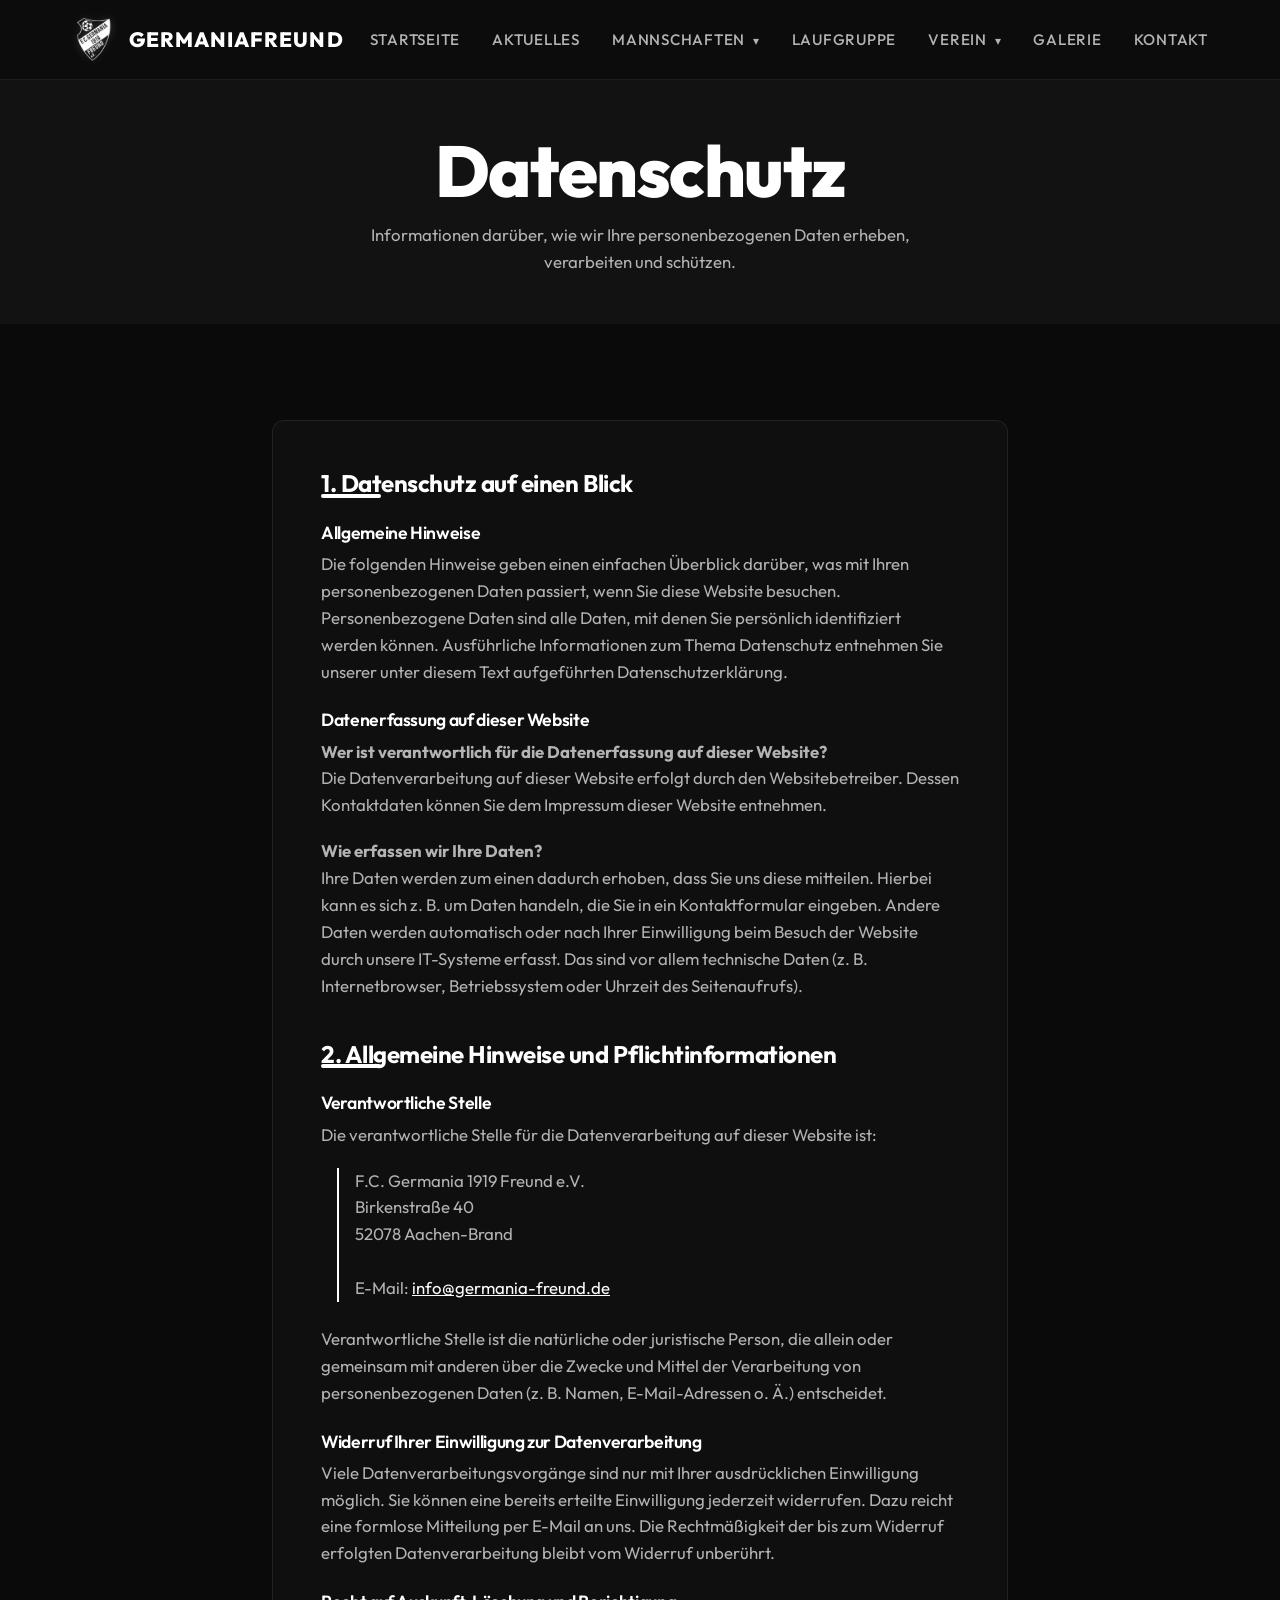
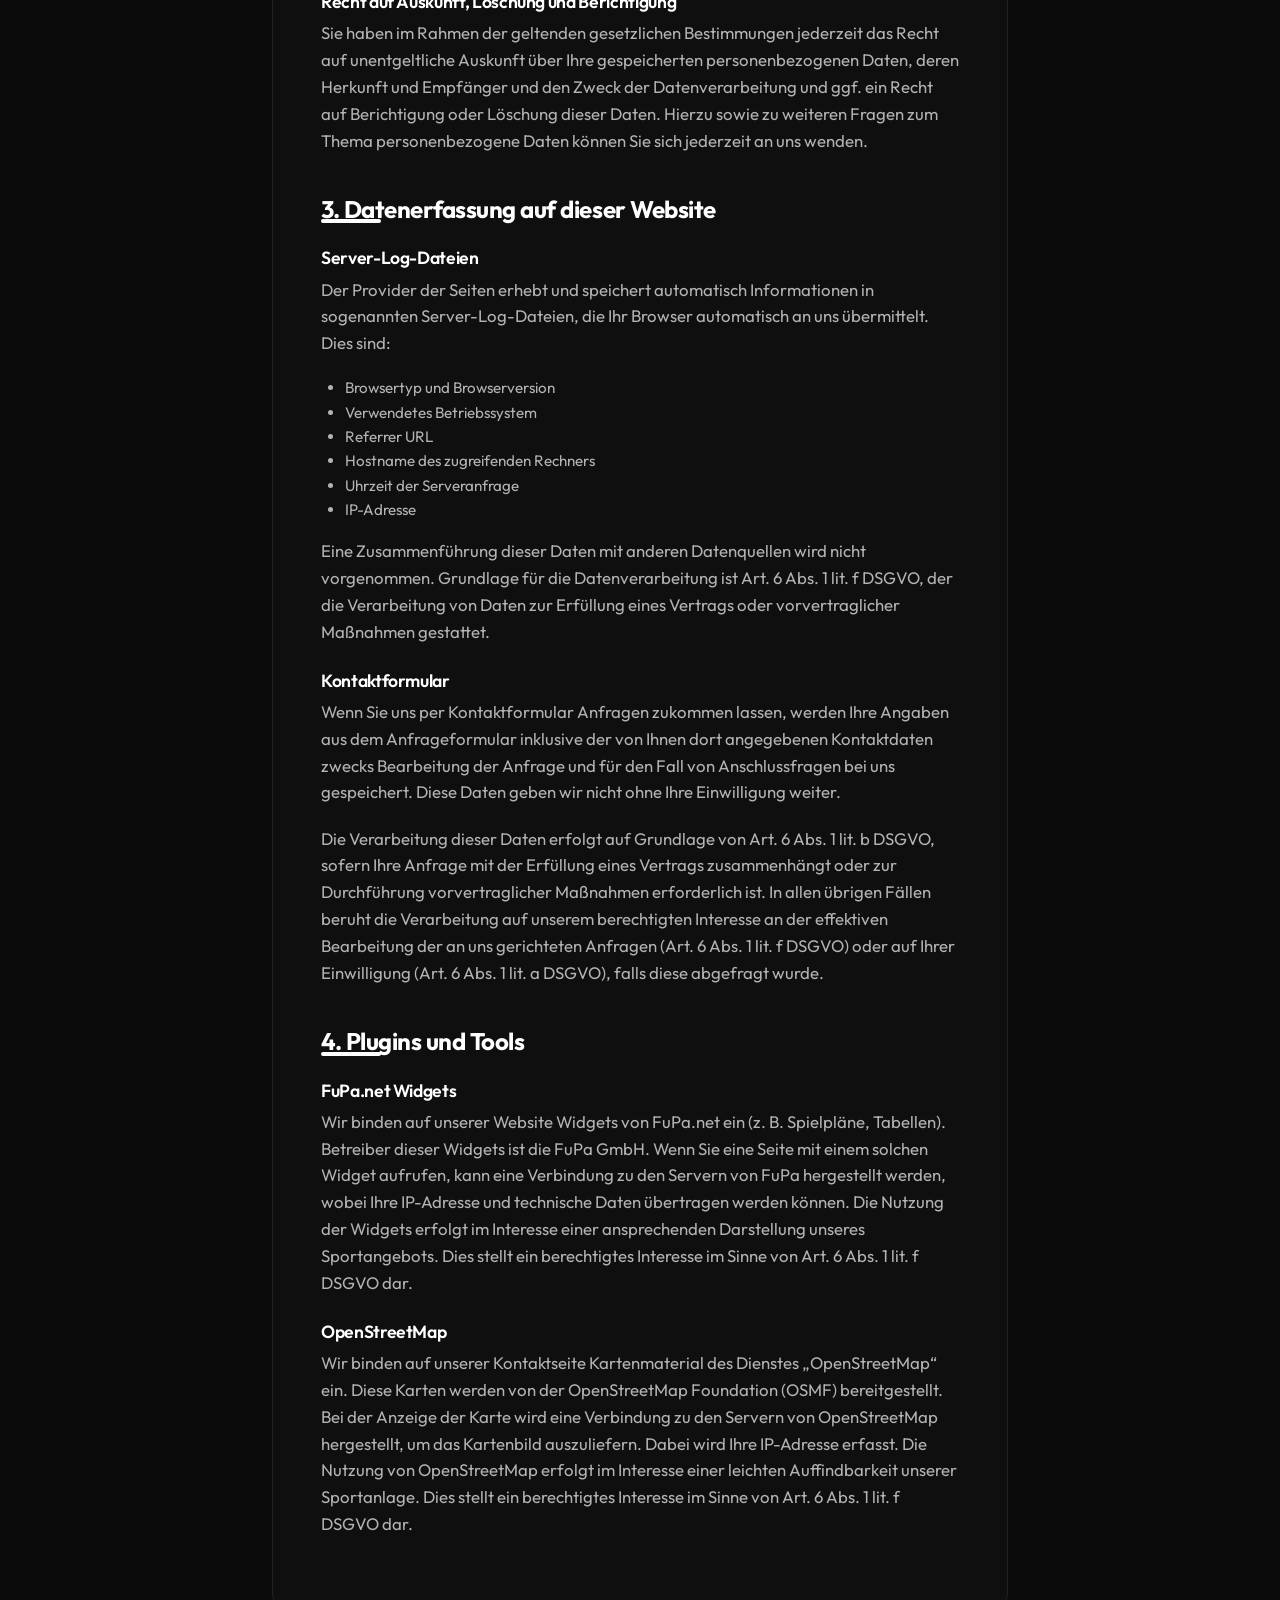
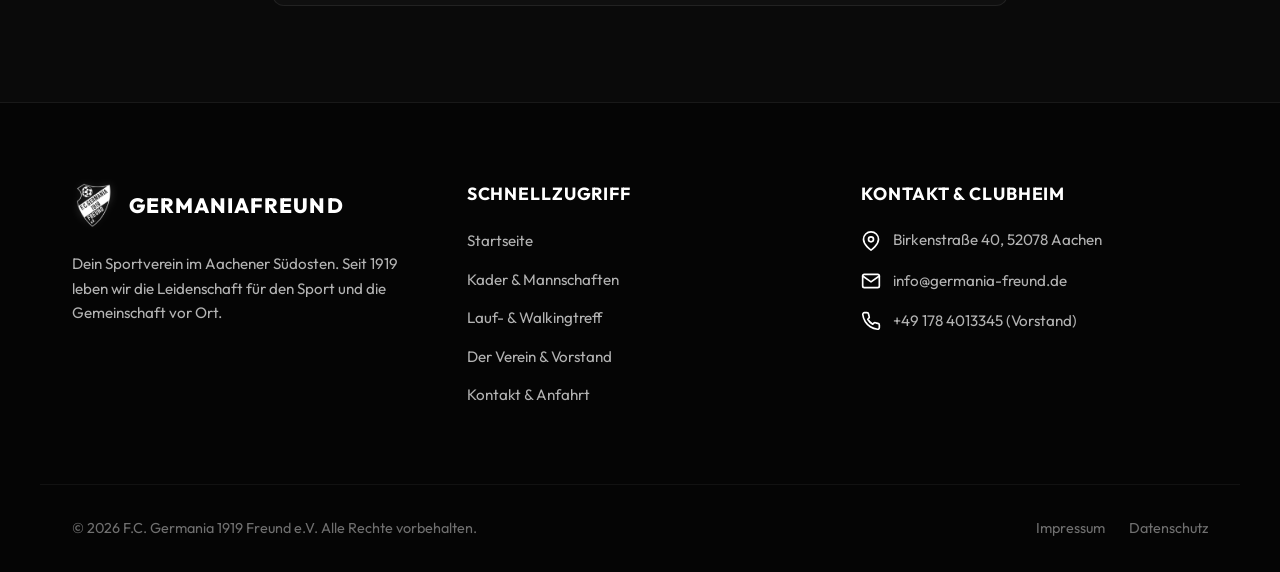
==== datenschutz.html @ b188b012 "Add sponsors, news link, gallery page, and update voice to Du-form" ====
<!DOCTYPE html>
<html lang="de">
<head>
    <meta charset="UTF-8">
    <meta name="viewport" content="width=device-width, initial-scale=1.0">
    <title>Datenschutzerklärung | F.C. Germania 1919 Freund e.V.</title>
    <meta name="description" content="Datenschutzerklärung des F.C. Germania 1919 Freund e.V. Informationen zum Schutz Ihrer persönlichen Daten nach der DSGVO.">
    <link rel="stylesheet" href="css/style.css?v=1.2">
</head>
<body>

    <!-- --- HEADER / NAVIGATION --- -->
    <header class="header">
        <div class="container nav-container">
            <a href="index.html" class="logo">
                <img src="Bilder/Allgemein/Logo.png" alt="Germania Freund Logo" class="logo-icon" onerror="this.src='QR_Code_Homepage.png';">
                <div class="logo-text">Germania<span>Freund</span></div>
            </a>
            
            <nav>
                <ul class="nav-links">
                    <li><a href="index.html" class="nav-link">Startseite</a></li>
                    <li><a href="index.html#aktuelles" class="nav-link">Aktuelles</a></li>
                    <li class="dropdown">
                        <a href="mannschaften.html" class="nav-link dropdown-toggle">Mannschaften <span class="arrow">&#9662;</span></a>
                        <ul class="dropdown-menu">
                            <li class="dropdown-header">Senioren</li>
                            <li><a href="erste-mannschaft.html">1. Herren</a></li>
                            <li><a href="zweite-mannschaft.html">2. Herren</a></li>
                            <li><a href="frauenmannschaft.html">1. Damen</a></li>
                            <li class="dropdown-divider"></li>
                            <li class="dropdown-header">Junioren</li>
                            <li><a href="mannschaften.html#jugend">Jugendteams</a></li>
                        </ul>
                    </li>
                    <li><a href="laufgruppe.html" class="nav-link">Laufgruppe</a></li>
                    <li class="dropdown">
                        <a href="verein.html" class="nav-link dropdown-toggle">Verein <span class="arrow">&#9662;</span></a>
                        <ul class="dropdown-menu">
                            <li><a href="verein.html#ueber-uns">Über Uns</a></li>
                            <li><a href="verein.html#vorstand">Der Vorstand</a></li>
                            <li><a href="verein.html#geschichte">Geschichte</a></li>
                            <li><a href="verein.html#camps">Fußball-Camps</a></li>
                        </ul>
                    </li>
                    <li><a href="galerie.html" class="nav-link">Galerie</a></li>
                    <li><a href="kontakt.html" class="nav-link">Kontakt</a></li>
                </ul>
            </nav>
            
            <button class="burger" aria-label="Menü öffnen">
                <span class="burger-line"></span>
                <span class="burger-line"></span>
                <span class="burger-line"></span>
            </button>
        </div>
    </header>

    <!-- --- PAGE HEADER --- -->
    <section class="section section-bg" style="padding-top: calc(var(--header-height) + 3rem); padding-bottom: 3rem;">
        <div class="container">
            <h1 class="text-center text-gradient" style="margin-bottom: 0.5rem;">Datenschutz</h1>
            <p class="text-center text-muted" style="max-width: 600px; margin: 0 auto;">Informationen darüber, wie wir Ihre personenbezogenen Daten erheben, verarbeiten und schützen.</p>
        </div>
    </section>

    <!-- --- DATENSCHUTZ CONTENT --- -->
    <section class="section">
        <div class="container" style="max-width: 800px;">
            <div class="card reveal" style="padding: 3rem; font-size: 0.95rem;">
                
                <h2 class="text-accent" style="font-size: 1.5rem; margin-bottom: 1rem; border-bottom: none; padding-bottom: 0;">1. Datenschutz auf einen Blick</h2>
                <h3 style="font-size: 1.1rem; margin-top: 1.5rem; margin-bottom: 0.5rem;">Allgemeine Hinweise</h3>
                <p>Die folgenden Hinweise geben einen einfachen Überblick darüber, was mit Ihren personenbezogenen Daten passiert, wenn Sie diese Website besuchen. Personenbezogene Daten sind alle Daten, mit denen Sie persönlich identifiziert werden können. Ausführliche Informationen zum Thema Datenschutz entnehmen Sie unserer unter diesem Text aufgeführten Datenschutzerklärung.</p>
                
                <h3 style="font-size: 1.1rem; margin-top: 1.5rem; margin-bottom: 0.5rem;">Datenerfassung auf dieser Website</h3>
                <p><strong>Wer ist verantwortlich für die Datenerfassung auf dieser Website?</strong><br>Die Datenverarbeitung auf dieser Website erfolgt durch den Websitebetreiber. Dessen Kontaktdaten können Sie dem Impressum dieser Website entnehmen.</p>
                <p><strong>Wie erfassen wir Ihre Daten?</strong><br>Ihre Daten werden zum einen dadurch erhoben, dass Sie uns diese mitteilen. Hierbei kann es sich z. B. um Daten handeln, die Sie in ein Kontaktformular eingeben. Andere Daten werden automatisch oder nach Ihrer Einwilligung beim Besuch der Website durch unsere IT-Systeme erfasst. Das sind vor allem technische Daten (z. B. Internetbrowser, Betriebssystem oder Uhrzeit des Seitenaufrufs).</p>
                
                <h2 class="text-accent" style="font-size: 1.5rem; margin-top: 2.5rem; margin-bottom: 1rem; border-bottom: none; padding-bottom: 0;">2. Allgemeine Hinweise und Pflichtinformationen</h2>
                <h3 style="font-size: 1.1rem; margin-top: 1.5rem; margin-bottom: 0.5rem;">Verantwortliche Stelle</h3>
                <p>Die verantwortliche Stelle für die Datenverarbeitung auf dieser Website ist:</p>
                <p style="margin-left: 1rem; padding-left: 1rem; border-left: 2px solid var(--accent); margin-bottom: 1.5rem;">
                    F.C. Germania 1919 Freund e.V.<br>
                    Birkenstraße 40<br>
                    52078 Aachen-Brand<br><br>
                    E-Mail: <a href="mailto:info@germania-freund.de" style="color:var(--accent); text-decoration:underline;">info@germania-freund.de</a>
                </p>
                <p>Verantwortliche Stelle ist die natürliche oder juristische Person, die allein oder gemeinsam mit anderen über die Zwecke und Mittel der Verarbeitung von personenbezogenen Daten (z. B. Namen, E-Mail-Adressen o. Ä.) entscheidet.</p>
                
                <h3 style="font-size: 1.1rem; margin-top: 1.5rem; margin-bottom: 0.5rem;">Widerruf Ihrer Einwilligung zur Datenverarbeitung</h3>
                <p>Viele Datenverarbeitungsvorgänge sind nur mit Ihrer ausdrücklichen Einwilligung möglich. Sie können eine bereits erteilte Einwilligung jederzeit widerrufen. Dazu reicht eine formlose Mitteilung per E-Mail an uns. Die Rechtmäßigkeit der bis zum Widerruf erfolgten Datenverarbeitung bleibt vom Widerruf unberührt.</p>
                
                <h3 style="font-size: 1.1rem; margin-top: 1.5rem; margin-bottom: 0.5rem;">Recht auf Auskunft, Löschung und Berichtigung</h3>
                <p>Sie haben im Rahmen der geltenden gesetzlichen Bestimmungen jederzeit das Recht auf unentgeltliche Auskunft über Ihre gespeicherten personenbezogenen Daten, deren Herkunft und Empfänger und den Zweck der Datenverarbeitung und ggf. ein Recht auf Berichtigung oder Löschung dieser Daten. Hierzu sowie zu weiteren Fragen zum Thema personenbezogene Daten können Sie sich jederzeit an uns wenden.</p>
                
                <h2 class="text-accent" style="font-size: 1.5rem; margin-top: 2.5rem; margin-bottom: 1rem; border-bottom: none; padding-bottom: 0;">3. Datenerfassung auf dieser Website</h2>
                <h3 style="font-size: 1.1rem; margin-top: 1.5rem; margin-bottom: 0.5rem;">Server-Log-Dateien</h3>
                <p>Der Provider der Seiten erhebt und speichert automatisch Informationen in sogenannten Server-Log-Dateien, die Ihr Browser automatisch an uns übermittelt. Dies sind:</p>
                <ul style="margin-left: 1.5rem; margin-bottom: 1rem; color: var(--text-secondary);">
                    <li>Browsertyp und Browserversion</li>
                    <li>Verwendetes Betriebssystem</li>
                    <li>Referrer URL</li>
                    <li>Hostname des zugreifenden Rechners</li>
                    <li>Uhrzeit der Serveranfrage</li>
                    <li>IP-Adresse</li>
                </ul>
                <p>Eine Zusammenführung dieser Daten mit anderen Datenquellen wird nicht vorgenommen. Grundlage für die Datenverarbeitung ist Art. 6 Abs. 1 lit. f DSGVO, der die Verarbeitung von Daten zur Erfüllung eines Vertrags oder vorvertraglicher Maßnahmen gestattet.</p>
                
                <h3 style="font-size: 1.1rem; margin-top: 1.5rem; margin-bottom: 0.5rem;">Kontaktformular</h3>
                <p>Wenn Sie uns per Kontaktformular Anfragen zukommen lassen, werden Ihre Angaben aus dem Anfrageformular inklusive der von Ihnen dort angegebenen Kontaktdaten zwecks Bearbeitung der Anfrage und für den Fall von Anschlussfragen bei uns gespeichert. Diese Daten geben wir nicht ohne Ihre Einwilligung weiter.</p>
                <p>Die Verarbeitung dieser Daten erfolgt auf Grundlage von Art. 6 Abs. 1 lit. b DSGVO, sofern Ihre Anfrage mit der Erfüllung eines Vertrags zusammenhängt oder zur Durchführung vorvertraglicher Maßnahmen erforderlich ist. In allen übrigen Fällen beruht die Verarbeitung auf unserem berechtigten Interesse an der effektiven Bearbeitung der an uns gerichteten Anfragen (Art. 6 Abs. 1 lit. f DSGVO) oder auf Ihrer Einwilligung (Art. 6 Abs. 1 lit. a DSGVO), falls diese abgefragt wurde.</p>
                
                <h2 class="text-accent" style="font-size: 1.5rem; margin-top: 2.5rem; margin-bottom: 1rem; border-bottom: none; padding-bottom: 0;">4. Plugins und Tools</h2>
                <h3 style="font-size: 1.1rem; margin-top: 1.5rem; margin-bottom: 0.5rem;">FuPa.net Widgets</h3>
                <p>Wir binden auf unserer Website Widgets von FuPa.net ein (z. B. Spielpläne, Tabellen). Betreiber dieser Widgets ist die FuPa GmbH. Wenn Sie eine Seite mit einem solchen Widget aufrufen, kann eine Verbindung zu den Servern von FuPa hergestellt werden, wobei Ihre IP-Adresse und technische Daten übertragen werden können. Die Nutzung der Widgets erfolgt im Interesse einer ansprechenden Darstellung unseres Sportangebots. Dies stellt ein berechtigtes Interesse im Sinne von Art. 6 Abs. 1 lit. f DSGVO dar.</p>
                
                <h3 style="font-size: 1.1rem; margin-top: 1.5rem; margin-bottom: 0.5rem;">OpenStreetMap</h3>
                <p>Wir binden auf unserer Kontaktseite Kartenmaterial des Dienstes „OpenStreetMap“ ein. Diese Karten werden von der OpenStreetMap Foundation (OSMF) bereitgestellt. Bei der Anzeige der Karte wird eine Verbindung zu den Servern von OpenStreetMap hergestellt, um das Kartenbild auszuliefern. Dabei wird Ihre IP-Adresse erfasst. Die Nutzung von OpenStreetMap erfolgt im Interesse einer leichten Auffindbarkeit unserer Sportanlage. Dies stellt ein berechtigtes Interesse im Sinne von Art. 6 Abs. 1 lit. f DSGVO dar.</p>
                
            </div>
        </div>
    </section>

    <!-- --- FOOTER --- -->
    <footer class="footer">
        <div class="container footer-grid">
            <div>
                <a href="index.html" class="logo" style="margin-bottom: 1.5rem;">
                    <img src="Bilder/Allgemein/Logo.png" alt="Germania Freund Logo" class="logo-icon" onerror="this.src='QR_Code_Homepage.png';">
                    <div class="logo-text">Germania<span>Freund</span></div>
                </a>
                <p class="footer-col-desc">Dein Sportverein im Aachener Südosten. Seit 1919 leben wir die Leidenschaft für den Sport und die Gemeinschaft vor Ort.</p>
            </div>
            
            <div>
                <h4 class="footer-col-title">Schnellzugriff</h4>
                <ul class="footer-links">
                    <li class="footer-link-item"><a href="index.html">Startseite</a></li>
                    <li class="footer-link-item"><a href="mannschaften.html">Kader & Mannschaften</a></li>
                    <li class="footer-link-item"><a href="laufgruppe.html">Lauf- & Walkingtreff</a></li>
                    <li class="footer-link-item"><a href="verein.html">Der Verein & Vorstand</a></li>
                    <li class="footer-link-item"><a href="kontakt.html">Kontakt & Anfahrt</a></li>
                </ul>
            </div>
            
            <div>
                <h4 class="footer-col-title">Kontakt & Clubheim</h4>
                <div class="footer-contact-item">
                    <svg viewBox="0 0 24 24" fill="none" stroke="currentColor" stroke-width="2" stroke-linecap="round" stroke-linejoin="round"><path d="M21 10c0 7-9 13-9 13s-9-6-9-13a9 9 0 0 1 18 0z"></path><circle cx="12" cy="10" r="3"></circle></svg>
                    <span>Birkenstraße 40, 52078 Aachen</span>
                </div>
                <div class="footer-contact-item">
                    <svg viewBox="0 0 24 24" fill="none" stroke="currentColor" stroke-width="2" stroke-linecap="round" stroke-linejoin="round"><path d="M4 4h16c1.1 0 2 .9 2 2v12c0 1.1-.9 2-2 2H4c-1.1 0-2-.9-2-2V6c0-1.1.9-2 2-2z"></path><polyline points="22,6 12,13 2,6"></polyline></svg>
                    <span>info@germania-freund.de</span>
                </div>
                <div class="footer-contact-item">
                    <svg viewBox="0 0 24 24" fill="none" stroke="currentColor" stroke-width="2" stroke-linecap="round" stroke-linejoin="round"><path d="M22 16.92v3a2 2 0 0 1-2.18 2 19.79 19.79 0 0 1-8.63-3.07 19.5 19.5 0 0 1-6-6 19.79 19.79 0 0 1-3.07-8.67A2 2 0 0 1 4.11 2h3a2 2 0 0 1 2 1.72 12.84 12.84 0 0 0 .7 2.81 2 2 0 0 1-.45 2.11L8.09 9.91a16 16 0 0 0 6 6l1.27-1.27a2 2 0 0 1 2.11-.45 12.84 12.84 0 0 0 2.81.7A2 2 0 0 1 22 16.92z"></path></svg>
                    <span>+49 178 4013345 (Vorstand)</span>
                </div>
            </div>
        </div>
        
        <div class="container footer-bottom">
            <div>
                &copy; <span id="current-year">2026</span> F.C. Germania 1919 Freund e.V. Alle Rechte vorbehalten.
            </div>
            <div class="footer-legal-links">
                <a href="impressum.html">Impressum</a>
                <a href="datenschutz.html">Datenschutz</a>
            </div>
        </div>
    </footer>

    <script src="js/main.js"></script>
</body>
</html>
---- css/style.css ----
@import url('https://fonts.googleapis.com/css2?family=Outfit:wght@300;400;500;600;700;800&display=swap');

/* --- DESIGN SYSTEM VARIABLES --- */
:root {
    --bg-primary: #0a0a0a;
    --bg-secondary: #121212;
    --bg-tertiary: #1c1c1c;
    --text-primary: #ffffff;
    --text-secondary: #b3b3b3;
    --text-muted: #707070;
    --accent: #ffffff; /* Sleek Monochrome White */
    --accent-rgb: 255, 255, 255;
    --accent-hover: #e0e0e0; /* Sleek Silver Gray */
    --accent-muted: rgba(255, 255, 255, 0.08);
    
    --glass-bg: rgba(18, 18, 18, 0.75);
    --glass-bg-hover: rgba(28, 28, 28, 0.85);
    --glass-border: rgba(255, 255, 255, 0.08);
    --glass-border-hover: rgba(255, 255, 255, 0.15);
    --glass-blur: blur(12px);
    
    --card-shadow: 0 10px 30px rgba(0, 0, 0, 0.5);
    --accent-shadow: 0 0 15px rgba(255, 255, 255, 0.1);
    
    --transition-smooth: all 0.3s cubic-bezier(0.4, 0, 0.2, 1);
    --transition-fast: all 0.15s ease;
    
    --font-sans: 'Outfit', -apple-system, BlinkMacSystemFont, "Segoe UI", Roboto, Helvetica, Arial, sans-serif;
    
    --container-max-width: 1200px;
    --header-height: 80px;
}

/* --- BASE & RESET --- */
* {
    margin: 0;
    padding: 0;
    box-sizing: border-box;
}

html {
    scroll-behavior: smooth;
    background-color: var(--bg-primary);
    color: var(--text-primary);
    font-family: var(--font-sans);
    -webkit-font-smoothing: antialiased;
    overflow-x: hidden;
}

body {
    background-color: var(--bg-primary);
    min-height: 100vh;
    display: flex;
    flex-direction: column;
    overflow-x: hidden;
    line-height: 1.6;
}

/* Custom Scrollbar */
::-webkit-scrollbar {
    width: 10px;
}
::-webkit-scrollbar-track {
    background: var(--bg-primary);
}
::-webkit-scrollbar-thumb {
    background: #2a2a2a;
    border-radius: 5px;
    border: 2px solid var(--bg-primary);
}
::-webkit-scrollbar-thumb:hover {
    background: var(--accent);
}

a {
    color: var(--text-primary);
    text-decoration: none;
    transition: var(--transition-fast);
}

img {
    max-width: 100%;
    height: auto;
    display: block;
}

/* --- TYPOGRAPHY --- */
h1, h2, h3, h4, h5, h6 {
    font-weight: 700;
    line-height: 1.2;
    letter-spacing: -0.02em;
    margin-bottom: 0.5em;
}

h1 {
    font-size: clamp(2.5rem, 6vw, 4.5rem);
    font-weight: 800;
}

h2 {
    font-size: clamp(1.8rem, 4vw, 2.5rem);
    position: relative;
    padding-bottom: 15px;
    margin-bottom: 1.5em;
}

/* Accent under-bar for h2 headings */
h2::after {
    content: '';
    position: absolute;
    bottom: 0;
    left: 0;
    width: 60px;
    height: 4px;
    background: var(--accent);
    border-radius: 2px;
}

h2.text-center::after {
    left: 50%;
    transform: translateX(-50%);
}

h3 {
    font-size: clamp(1.3rem, 2.5vw, 1.8rem);
    font-weight: 600;
}

p {
    color: var(--text-secondary);
    margin-bottom: 1.2rem;
    font-size: 1.05rem;
}

.text-gradient {
    background: linear-gradient(135deg, #ffffff 40%, var(--accent) 100%);
    -webkit-background-clip: text;
    -webkit-text-fill-color: transparent;
}

.text-center { text-align: center; }
.text-accent { color: var(--accent); }

/* --- LAYOUT UTILITIES --- */
.container {
    width: 100%;
    max-width: var(--container-max-width);
    margin: 0 auto;
    padding: 0 2rem;
}

.section {
    padding: 6rem 0;
    position: relative;
}

.section-bg {
    background-color: var(--bg-secondary);
}

.grid {
    display: grid;
    gap: 2rem;
}

.grid-2 { grid-template-columns: repeat(auto-fit, minmax(450px, 1fr)); }
.grid-3 { grid-template-columns: repeat(auto-fit, minmax(280px, 1fr)); }
.grid-4 { grid-template-columns: repeat(auto-fit, minmax(220px, 1fr)); }

/* --- HEADER & NAVIGATION --- */
.header {
    position: fixed;
    top: 0;
    left: 0;
    width: 100%;
    height: var(--header-height);
    background: rgba(10, 10, 10, 0.7);
    backdrop-filter: var(--glass-blur);
    -webkit-backdrop-filter: var(--glass-blur);
    border-bottom: 1px solid var(--glass-border);
    z-index: 1000;
    transition: var(--transition-smooth);
}

.header.scrolled {
    height: 70px;
    background: rgba(10, 10, 10, 0.9);
    box-shadow: 0 5px 20px rgba(0, 0, 0, 0.4);
}

.nav-container {
    display: flex;
    justify-content: space-between;
    align-items: center;
    height: 100%;
}

.logo {
    display: flex;
    align-items: center;
    gap: 12px;
}

.logo-icon {
    width: 45px;
    height: 45px;
    object-fit: contain;
    filter: drop-shadow(0 0 5px rgba(255, 255, 255, 0.2));
}

.logo-text {
    font-size: 1.3rem;
    font-weight: 800;
    letter-spacing: 0.05em;
    text-transform: uppercase;
}

.logo-text span {
    color: var(--accent);
}

.nav-links {
    display: flex;
    align-items: center;
    gap: 2rem;
    list-style: none;
}

.nav-link {
    font-size: 0.95rem;
    font-weight: 500;
    text-transform: uppercase;
    letter-spacing: 0.05em;
    position: relative;
    padding: 5px 0;
    color: var(--text-secondary);
}

.nav-link:hover, .nav-link.active {
    color: var(--text-primary);
}

/* Nav Link Hover Underline */
.nav-link::after {
    content: '';
    position: absolute;
    bottom: 0;
    left: 0;
    width: 0;
    height: 2px;
    background: var(--accent);
    transition: var(--transition-smooth);
}

.nav-link:hover::after, .nav-link.active::after {
    width: 100%;
}

/* --- DROPDOWN NAVIGATION --- */
.dropdown {
    position: relative;
}

.dropdown-menu {
    position: absolute;
    top: 100%;
    left: 50%;
    transform: translateX(-50%) translateY(10px);
    background: rgba(15, 15, 15, 0.95);
    backdrop-filter: blur(15px);
    -webkit-backdrop-filter: blur(15px);
    border: 1px solid var(--glass-border);
    border-radius: 8px;
    padding: 0.8rem 0;
    min-width: 180px;
    list-style: none;
    display: flex;
    flex-direction: column;
    gap: 0.2rem;
    opacity: 0;
    visibility: hidden;
    transition: all 0.3s cubic-bezier(0.4, 0, 0.2, 1);
    box-shadow: 0 10px 30px rgba(0, 0, 0, 0.5);
    z-index: 100;
}

.dropdown-menu li a {
    display: block;
    padding: 0.6rem 1.5rem;
    color: var(--text-secondary);
    font-size: 0.9rem;
    font-weight: 500;
    transition: var(--transition-smooth);
    text-align: left;
}

.dropdown-menu li a:hover {
    color: var(--text-primary);
    background: rgba(255, 255, 255, 0.05);
    padding-left: 1.8rem;
}

.dropdown-header {
    padding: 0.4rem 1.5rem 0.2rem;
    font-size: 0.75rem;
    font-weight: 700;
    text-transform: uppercase;
    color: var(--accent);
    letter-spacing: 0.1em;
    text-align: left;
}

.dropdown-divider {
    height: 1px;
    background: rgba(255, 255, 255, 0.05);
    margin: 0.4rem 0;
}

.arrow {
    display: inline-block;
    font-size: 0.75rem;
    margin-left: 4px;
    transition: transform 0.3s ease;
}

/* Show dropdown on hover (Desktop) */
@media (min-width: 993px) {
    .dropdown:hover .dropdown-menu {
        opacity: 1;
        visibility: visible;
        transform: translateX(-50%) translateY(0);
    }
    
    .dropdown:hover .arrow {
        transform: rotate(180deg);
    }
}

/* Mobile dropdown styles */
@media (max-width: 992px) {
    .dropdown-menu {
        position: static;
        transform: none;
        opacity: 1;
        visibility: visible;
        background: transparent;
        border: none;
        box-shadow: none;
        padding: 0.5rem 0 0 0;
        display: flex;
        flex-direction: column;
        align-items: center;
        gap: 0.4rem;
        width: 100%;
        min-width: 0;
        height: auto;
    }
    
    .dropdown-menu li a {
        padding: 0.3rem 1rem;
        font-size: 1rem;
        color: var(--text-secondary);
        text-align: center;
    }
    
    .dropdown-menu li a:hover {
        padding-left: 1rem;
        background: transparent;
        color: var(--accent);
    }
    
    .dropdown-header {
        padding: 0.3rem 1rem 0.1rem;
        font-size: 0.75rem;
        color: var(--text-muted);
        text-align: center;
    }
    
    .dropdown-divider {
        display: none;
    }
}


/* Burger Menu */
.burger {
    display: none;
    cursor: pointer;
    background: transparent;
    border: none;
    z-index: 1100;
    padding: 10px;
}

.burger-line {
    display: block;
    width: 25px;
    height: 2px;
    margin: 5px 0;
    background: var(--text-primary);
    transition: var(--transition-smooth);
}

/* --- BUTTONS --- */
.btn {
    display: inline-flex;
    align-items: center;
    justify-content: center;
    gap: 8px;
    padding: 0.8rem 1.6rem;
    font-size: 0.95rem;
    font-weight: 600;
    text-transform: uppercase;
    letter-spacing: 0.05em;
    border-radius: 5px;
    cursor: pointer;
    transition: var(--transition-smooth);
    border: 2px solid transparent;
}

.btn-primary {
    background-color: var(--accent);
    color: #000;
}

.btn-primary:hover {
    background-color: var(--accent-hover);
    box-shadow: var(--accent-shadow);
    transform: translateY(-2px);
}

.btn-secondary {
    background-color: transparent;
    border-color: var(--glass-border-hover);
    color: var(--text-primary);
}

.btn-secondary:hover {
    background-color: rgba(255, 255, 255, 0.05);
    border-color: var(--accent);
    transform: translateY(-2px);
}

.btn-sm {
    padding: 0.5rem 1rem;
    font-size: 0.85rem;
}

/* --- HERO SECTION --- */
.hero {
    position: relative;
    min-height: 90vh;
    padding-top: var(--header-height);
    display: flex;
    align-items: center;
    justify-content: center;
    overflow: hidden;
    background: linear-gradient(to bottom, rgba(10, 10, 10, 0.4) 0%, rgba(10, 10, 10, 0.95) 100%), url('../Bilder/Allgemein/Sportplatz_Sonnenuntergang.jpg') no-repeat center center;
    background-size: cover;
}

.hero-content {
    text-align: center;
    max-width: 800px;
    z-index: 1;
    display: flex;
    flex-direction: column;
    align-items: center;
}

.hero-tag {
    font-size: 1rem;
    font-weight: 600;
    text-transform: uppercase;
    letter-spacing: 0.2em;
    color: var(--accent);
    margin-bottom: 1.5rem;
    animation: fadeInUp 0.8s ease forwards;
}

.hero h1 {
    margin-bottom: 1.5rem;
    animation: fadeInUp 1s ease forwards;
}

.hero-desc {
    font-size: 1.25rem;
    color: var(--text-secondary);
    margin-bottom: 2.5rem;
    animation: fadeInUp 1.2s ease forwards;
}

.hero-btns {
    display: flex;
    gap: 1.5rem;
    animation: fadeInUp 1.4s ease forwards;
}

/* --- CARDS & GLASSMORPHISM --- */
.card {
    background: var(--glass-bg);
    border: 1px solid var(--glass-border);
    backdrop-filter: var(--glass-blur);
    -webkit-backdrop-filter: var(--glass-blur);
    border-radius: 12px;
    padding: 2.5rem;
    transition: var(--transition-smooth);
    position: relative;
    overflow: hidden;
}

.card:hover {
    transform: translateY(-5px);
    background: var(--glass-bg-hover);
    border-color: var(--glass-border-hover);
    box-shadow: var(--card-shadow);
}

.card-accent::before {
    content: '';
    position: absolute;
    top: 0;
    left: 0;
    width: 100%;
    height: 4px;
    background: var(--accent);
}

.card-title {
    margin-bottom: 1rem;
}

/* Feature/News Cards */
.news-card {
    display: flex;
    flex-direction: column;
    height: 100%;
    padding: 0;
    border-radius: 12px;
    overflow: hidden;
}

.news-img {
    height: 220px;
    position: relative;
    overflow: hidden;
}

.news-img img {
    width: 100%;
    height: 100%;
    object-fit: cover;
    transition: var(--transition-smooth);
}

.news-card:hover .news-img img {
    transform: scale(1.05);
}

.news-tag {
    position: absolute;
    top: 15px;
    left: 15px;
    background-color: var(--accent);
    color: #000;
    padding: 4px 10px;
    border-radius: 4px;
    font-size: 0.75rem;
    font-weight: 700;
    text-transform: uppercase;
    letter-spacing: 0.05em;
    z-index: 10;
}

.news-info {
    padding: 2rem;
    display: flex;
    flex-direction: column;
    flex-grow: 1;
}

.news-date {
    font-size: 0.85rem;
    color: var(--text-muted);
    margin-bottom: 0.8rem;
    font-weight: 500;
}

.news-info p {
    flex-grow: 1;
    margin-bottom: 1.5rem;
}

/* --- FOOTER --- */
.footer {
    background-color: #050505;
    border-top: 1px solid var(--glass-border);
    padding: 5rem 0 2rem;
    margin-top: auto;
}

.footer-grid {
    display: grid;
    grid-template-columns: repeat(auto-fit, minmax(250px, 1fr));
    gap: 3rem;
    margin-bottom: 4rem;
}

.footer-col-desc {
    color: var(--text-secondary);
    margin-top: 1rem;
    font-size: 0.95rem;
}

.footer-col-title {
    font-size: 1.1rem;
    text-transform: uppercase;
    letter-spacing: 0.05em;
    margin-bottom: 1.5rem;
    color: var(--text-primary);
}

.footer-links {
    list-style: none;
}

.footer-link-item {
    margin-bottom: 0.8rem;
}

.footer-link-item a {
    color: var(--text-secondary);
    font-size: 0.95rem;
}

.footer-link-item a:hover {
    color: var(--accent);
    padding-left: 5px;
}

.footer-contact-item {
    display: flex;
    align-items: center;
    gap: 12px;
    margin-bottom: 1rem;
    font-size: 0.95rem;
    color: var(--text-secondary);
}

.footer-contact-item svg {
    color: var(--accent);
    width: 20px;
    height: 20px;
    flex-shrink: 0;
}

.footer-bottom {
    border-top: 1px solid rgba(255, 255, 255, 0.05);
    padding-top: 2rem;
    display: flex;
    justify-content: space-between;
    align-items: center;
    flex-wrap: wrap;
    gap: 1.5rem;
    font-size: 0.9rem;
    color: var(--text-muted);
}

.footer-legal-links {
    display: flex;
    gap: 1.5rem;
}

.footer-legal-links a {
    color: var(--text-muted);
}

.footer-legal-links a:hover {
    color: var(--text-secondary);
}

/* --- FORMS --- */
.form-group {
    margin-bottom: 1.5rem;
}

.form-label {
    display: block;
    font-size: 0.9rem;
    font-weight: 500;
    margin-bottom: 0.5rem;
    color: var(--text-secondary);
    text-transform: uppercase;
    letter-spacing: 0.05em;
}

.form-input, .form-textarea {
    width: 100%;
    padding: 0.9rem 1.2rem;
    background-color: rgba(255, 255, 255, 0.03);
    border: 1px solid var(--glass-border);
    border-radius: 6px;
    color: var(--text-primary);
    font-family: var(--font-sans);
    font-size: 1rem;
    transition: var(--transition-smooth);
}

.form-input:focus, .form-textarea:focus {
    outline: none;
    border-color: var(--accent);
    background-color: rgba(255, 255, 255, 0.05);
    box-shadow: 0 0 10px rgba(212, 175, 55, 0.1);
}

.form-textarea {
    min-height: 150px;
    resize: vertical;
}

/* --- MANNSCHAFTEN SECTION --- */
.team-selector {
    display: flex;
    justify-content: center;
    gap: 1rem;
    margin-bottom: 3rem;
    flex-wrap: wrap;
}

.team-btn {
    background-color: var(--glass-bg);
    border: 1px solid var(--glass-border);
    color: var(--text-secondary);
    padding: 0.6rem 1.4rem;
    border-radius: 30px;
    font-size: 0.9rem;
    font-weight: 600;
    cursor: pointer;
    transition: var(--transition-smooth);
}

.team-btn:hover {
    background-color: var(--glass-bg-hover);
    border-color: var(--glass-border-hover);
    color: var(--text-primary);
}

.team-btn.active {
    background-color: var(--accent);
    border-color: var(--accent);
    color: #000;
    box-shadow: var(--accent-shadow);
}

.team-section-wrapper {
    display: none;
    animation: fadeIn 0.5s ease forwards;
}

.team-section-wrapper.active {
    display: block;
}

.team-card {
    background: var(--glass-bg);
    border: 1px solid var(--glass-border);
    border-radius: 12px;
    overflow: hidden;
    transition: var(--transition-smooth);
}

.team-card:hover {
    transform: translateY(-5px);
    border-color: var(--glass-border-hover);
    box-shadow: var(--card-shadow);
}

.team-card-img {
    height: 320px;
    overflow: hidden;
    position: relative;
}

.team-card-img img {
    width: 100%;
    height: 100%;
    object-fit: cover;
    transition: var(--transition-smooth);
}

.team-card:hover .team-card-img img {
    transform: scale(1.03);
}

.team-card-content {
    padding: 2rem;
}

.team-card-meta {
    display: flex;
    justify-content: space-between;
    margin-top: 1rem;
    padding-top: 1rem;
    border-top: 1px solid rgba(255, 255, 255, 0.05);
    font-size: 0.9rem;
    color: var(--text-secondary);
}

.youth-grid {
    display: grid;
    grid-template-columns: repeat(1, 1fr);
    gap: 1.5rem;
    margin-top: 2rem;
}

@media (min-width: 576px) {
    .youth-grid {
        grid-template-columns: repeat(2, 1fr);
    }
}

@media (min-width: 992px) {
    .youth-grid {
        grid-template-columns: repeat(4, 1fr);
    }
}

.youth-item {
    background: transparent;
    border: none;
    padding: 0;
    width: 100%;
    height: 220px;
    perspective: 1000px;
    display: block;
}

.youth-item-inner {
    position: relative;
    width: 100%;
    height: 100%;
    text-align: center;
    transition: transform 0.6s cubic-bezier(0.4, 0, 0.2, 1);
    transform-style: preserve-3d;
}

.youth-item:hover .youth-item-inner {
    transform: rotateY(180deg);
}

.youth-item-front, .youth-item-back {
    position: absolute;
    top: 0;
    left: 0;
    width: 100%;
    height: 100%;
    backface-visibility: hidden;
    -webkit-backface-visibility: hidden;
    border-radius: 10px;
    border: 1px solid var(--glass-border);
    padding: 1.5rem 1rem;
    display: flex;
    flex-direction: column;
    align-items: center;
    justify-content: center;
}

.youth-item-front {
    background: var(--glass-bg);
    color: var(--text-primary);
    transition: var(--transition-smooth);
}

.youth-item:hover .youth-item-front {
    box-shadow: var(--accent-shadow);
    border-color: var(--accent);
}

.youth-item-back {
    background: rgba(20, 20, 20, 0.95);
    backdrop-filter: blur(15px);
    -webkit-backdrop-filter: blur(15px);
    border-color: var(--accent);
    color: var(--text-primary);
    transform: rotateY(180deg);
    box-shadow: var(--accent-shadow);
}

.youth-item-back h4 {
    font-size: 0.8rem;
    margin: 0 0 2px 0;
    color: var(--accent);
    text-transform: uppercase;
    letter-spacing: 0.05em;
}

.youth-item-back p {
    font-size: 0.75rem;
    margin: 0 0 8px 0;
    color: var(--text-secondary);
    line-height: 1.3;
}

.youth-item-back a {
    font-size: 0.75rem;
    color: var(--text-primary);
    text-decoration: underline;
    transition: var(--transition-smooth);
}

.youth-item-back a:hover {
    color: var(--accent);
}

.youth-icon {
    width: 60px;
    height: 60px;
    object-fit: contain;
    margin-bottom: 1rem;
    filter: drop-shadow(0 0 4px rgba(255,255,255,0.1));
}

.youth-name {
    font-size: 1rem;
    font-weight: 700;
}

/* --- FUPA WIDGET STYLING & CONTAINER --- */
.fupa-widget-container {
    background: var(--glass-bg);
    border: 1px solid var(--glass-border);
    border-radius: 12px;
    padding: 1.5rem;
    min-height: 400px;
    overflow: hidden;
    margin-top: 2rem;
}

/* Custom placeholder when widget is not loaded */
.fupa-placeholder {
    display: flex;
    flex-direction: column;
    align-items: center;
    justify-content: center;
    text-align: center;
    padding: 4rem 2rem;
    color: var(--text-secondary);
}

.fupa-placeholder svg {
    color: var(--accent);
    margin-bottom: 1.5rem;
    opacity: 0.8;
}

/* --- LAUFGRUPPE --- */
.laufgruppe-hero {
    min-height: 50vh;
    background: linear-gradient(135deg, rgba(18, 18, 18, 0.9) 0%, rgba(10, 10, 10, 0.95) 100%);
    display: flex;
    align-items: center;
    position: relative;
    border-bottom: 1px solid var(--glass-border);
    padding-top: var(--header-height);
}

.laufgruppe-hero::before {
    content: '';
    position: absolute;
    top: 0;
    left: 0;
    width: 100%;
    height: 100%;
    background-image: url('../Bilder/Laufgruppe/AdobeStock_198337827.jpeg');
    background-size: cover;
    background-position: center;
    z-index: -2;
    opacity: 0.25;
}

.laufgruppe-logo-container {
    display: flex;
    gap: 1.5rem;
    align-items: center;
    flex-wrap: wrap;
    margin-bottom: 2rem;
}

.laufgruppe-logo {
    max-height: 100px;
    object-fit: contain;
    filter: drop-shadow(0 0 10px rgba(255,255,255,0.15));
}

.laufgruppe-badge {
    background: rgba(255, 255, 255, 0.08);
    border: 1px solid var(--accent);
    color: var(--accent);
    padding: 5px 12px;
    border-radius: 20px;
    font-size: 0.85rem;
    font-weight: 700;
    text-transform: uppercase;
}

.time-table {
    width: 100%;
    border-collapse: collapse;
    margin-top: 1.5rem;
}

.time-table th, .time-table td {
    padding: 1rem;
    text-align: left;
    border-bottom: 1px solid rgba(255, 255, 255, 0.05);
}

.time-table th {
    font-weight: 700;
    color: var(--text-primary);
    border-bottom-color: var(--accent);
}

.time-table td {
    color: var(--text-secondary);
}

/* --- ANFAHRT / CONTACT --- */
.contact-wrapper {
    display: grid;
    grid-template-columns: 1fr 1fr;
    gap: 3rem;
}

@media (max-width: 768px) {
    .contact-wrapper {
        grid-template-columns: 1fr;
    }
}

.map-container {
    height: 100%;
    min-height: 350px;
    border-radius: 12px;
    overflow: hidden;
    border: 1px solid var(--glass-border);
}

.map-placeholder {
    width: 100%;
    height: 100%;
    background-color: var(--bg-tertiary);
    display: flex;
    flex-direction: column;
    align-items: center;
    justify-content: center;
    text-align: center;
    padding: 2rem;
}

.map-placeholder svg {
    color: var(--accent);
    margin-bottom: 1rem;
}

/* --- DOWNLOADS SECTION (VEREIN) --- */
.download-list {
    display: grid;
    grid-template-columns: repeat(auto-fit, minmax(260px, 1fr));
    gap: 1.5rem;
    margin-top: 2rem;
}

.download-item {
    background: var(--glass-bg);
    border: 1px solid var(--glass-border);
    border-radius: 10px;
    padding: 1.5rem;
    display: flex;
    align-items: center;
    gap: 1.2rem;
    transition: var(--transition-smooth);
}

.download-item:hover {
    border-color: var(--accent);
    transform: translateY(-2px);
    box-shadow: var(--accent-shadow);
}

.download-icon {
    width: 48px;
    height: 48px;
    border-radius: 8px;
    background-color: rgba(255, 255, 255, 0.05);
    color: var(--accent);
    display: flex;
    align-items: center;
    justify-content: center;
    flex-shrink: 0;
}

.download-info {
    flex-grow: 1;
    overflow: hidden;
}

.download-name {
    font-weight: 600;
    font-size: 0.95rem;
    white-space: nowrap;
    overflow: hidden;
    text-overflow: ellipsis;
    margin-bottom: 0.2rem;
}

.download-size {
    font-size: 0.8rem;
    color: var(--text-muted);
}

.download-btn {
    color: var(--text-secondary);
    transition: var(--transition-fast);
}

.download-item:hover .download-btn {
    color: var(--accent);
}

/* --- KEYFRAME ANIMATIONS --- */
@keyframes fadeInUp {
    from {
        opacity: 0;
        transform: translateY(30px);
    }
    to {
        opacity: 1;
        transform: translateY(0);
    }
}

@keyframes fadeIn {
    from { opacity: 0; }
    to { opacity: 1; }
}

/* --- RESPONSIVE BREAKPOINTS --- */
@media (max-width: 992px) {
    .nav-links {
        display: none; /* Handled by JS in mobile */
    }
    
    .burger {
        display: block;
    }
    
    /* Mobile Navigation Drawer */
    .nav-links.mobile-active {
        display: flex;
        flex-direction: column;
        justify-content: center;
        align-items: center;
        position: fixed;
        top: 0;
        right: 0;
        width: 100%;
        height: 100vh;
        background: rgba(10, 10, 10, 0.98);
        backdrop-filter: var(--glass-blur);
        -webkit-backdrop-filter: var(--glass-blur);
        z-index: 1050;
        gap: 2.5rem;
        animation: fadeIn 0.3s ease-out forwards;
    }
    
    .nav-links.mobile-active .nav-link {
        font-size: 1.3rem;
    }
    
    /* Burger Animation when active */
    .burger.active .burger-line:nth-child(1) {
        transform: rotate(45deg) translate(5px, 5px);
    }
    
    .burger.active .burger-line:nth-child(2) {
        opacity: 0;
    }
    
    .burger.active .burger-line:nth-child(3) {
        transform: rotate(-45deg) translate(5px, -5px);
    }
}

@media (max-width: 600px) {
    .section {
        padding: 4rem 0;
    }
    
    .hero-btns {
        flex-direction: column;
        width: 100%;
        gap: 1rem;
    }
    
    .btn {
        width: 100%;
    }
    
    .footer-bottom {
        flex-direction: column;
        text-align: center;
    }
}

/* --- SPONSORS SECTION STYLES --- */
.sponsors-grid {
    display: grid;
    grid-template-columns: repeat(2, 1fr);
    gap: 1rem;
}

@media (min-width: 576px) {
    .sponsors-grid {
        grid-template-columns: repeat(3, 1fr);
    }
}

@media (min-width: 768px) {
    .sponsors-grid {
        grid-template-columns: repeat(4, 1fr);
    }
}

@media (min-width: 992px) {
    .sponsors-grid {
        grid-template-columns: repeat(5, 1fr);
    }
}

.sponsor-item {
    background: rgba(255, 255, 255, 0.02);
    border: 1px solid rgba(255, 255, 255, 0.05);
    border-radius: 8px;
    padding: 1.5rem;
    display: flex;
    align-items: center;
    justify-content: center;
    height: 100px;
    transition: all 0.3s ease;
}

.sponsor-item:hover {
    background: rgba(255, 255, 255, 0.05);
    border-color: var(--accent);
    transform: translateY(-3px);
}

.sponsor-item img {
    max-width: 100%;
    max-height: 100%;
    object-fit: contain;
    filter: grayscale(100%) opacity(70%);
    transition: all 0.3s ease;
}

.sponsor-item:hover img {
    filter: grayscale(0%) opacity(100%);
}
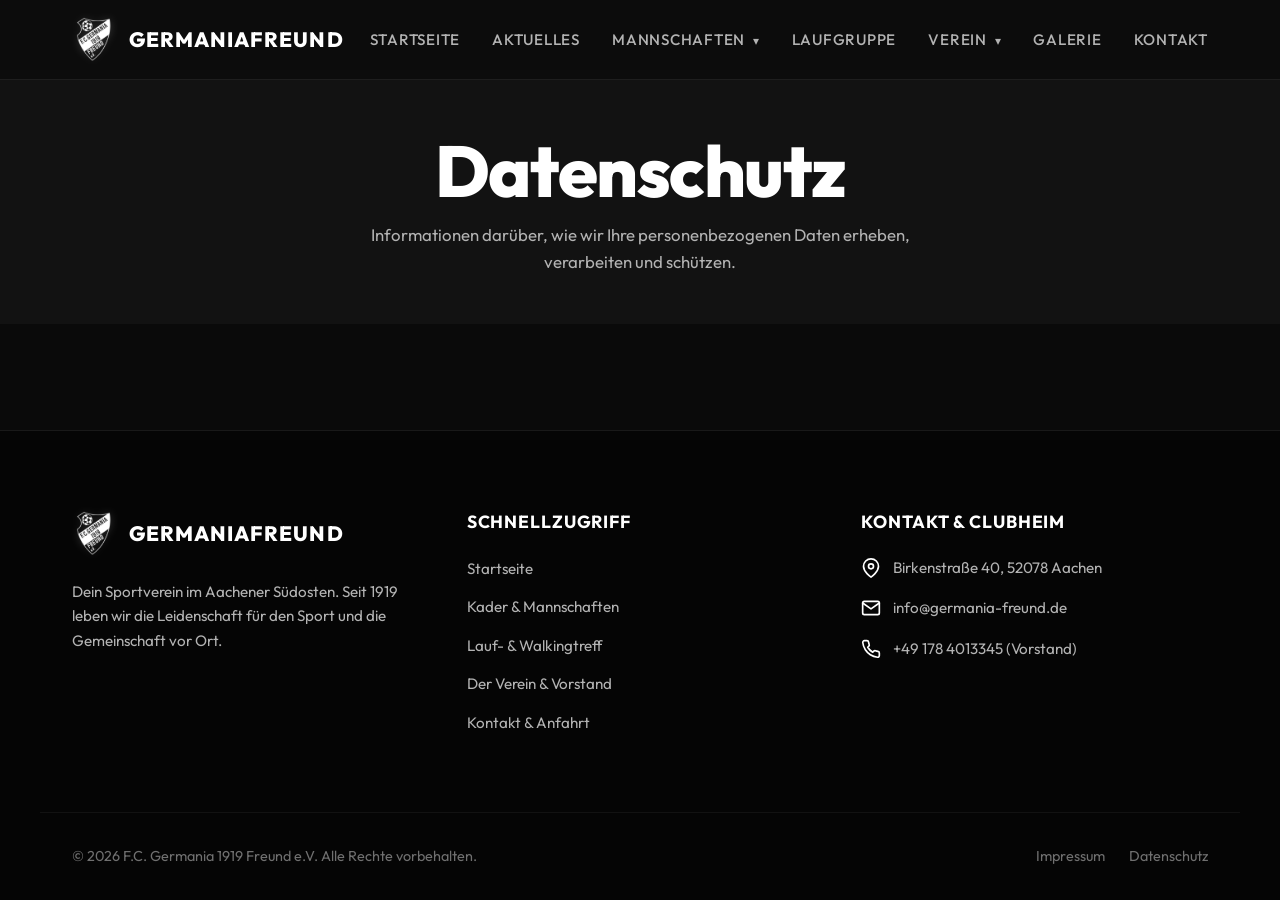
==== commit 548ae40f: "Update and format Datenschutzerklärung to match user text and current board representative" ====
--- a/datenschutz.html
+++ b/datenschutz.html
@@ -5,7 +5,7 @@
     <meta name="viewport" content="width=device-width, initial-scale=1.0">
     <title>Datenschutzerklärung | F.C. Germania 1919 Freund e.V.</title>
     <meta name="description" content="Datenschutzerklärung des F.C. Germania 1919 Freund e.V. Informationen zum Schutz Ihrer persönlichen Daten nach der DSGVO.">
-    <link rel="stylesheet" href="css/style.css?v=1.2">
+    <link rel="stylesheet" href="css/style.css?v=1.4">
 </head>
 <body>
 
@@ -24,6 +24,8 @@
                     <li class="dropdown">
                         <a href="mannschaften.html" class="nav-link dropdown-toggle">Mannschaften <span class="arrow">&#9662;</span></a>
                         <ul class="dropdown-menu">
+                            <li><a href="mannschaften.html" style="font-weight: 600;">Übersicht</a></li>
+                            <li class="dropdown-divider"></li>
                             <li class="dropdown-header">Senioren</li>
                             <li><a href="erste-mannschaft.html">1. Herren</a></li>
                             <li><a href="zweite-mannschaft.html">2. Herren</a></li>
@@ -37,6 +39,8 @@
                     <li class="dropdown">
                         <a href="verein.html" class="nav-link dropdown-toggle">Verein <span class="arrow">&#9662;</span></a>
                         <ul class="dropdown-menu">
+                            <li><a href="verein.html" style="font-weight: 600;">Übersicht</a></li>
+                            <li class="dropdown-divider"></li>
                             <li><a href="verein.html#ueber-uns">Über Uns</a></li>
                             <li><a href="verein.html#vorstand">Der Vorstand</a></li>
                             <li><a href="verein.html#geschichte">Geschichte</a></li>
@@ -64,60 +68,162 @@
         </div>
     </section>
 
-    <!-- --- DATENSCHUTZ CONTENT --- -->
-    <section class="section">
+    <!-- --- DATENSCHUTZ CONTEN    <section class="section">
         <div class="container" style="max-width: 800px;">
             <div class="card reveal" style="padding: 3rem; font-size: 0.95rem;">
-                
                 <h2 class="text-accent" style="font-size: 1.5rem; margin-bottom: 1rem; border-bottom: none; padding-bottom: 0;">1. Datenschutz auf einen Blick</h2>
+                
                 <h3 style="font-size: 1.1rem; margin-top: 1.5rem; margin-bottom: 0.5rem;">Allgemeine Hinweise</h3>
-                <p>Die folgenden Hinweise geben einen einfachen Überblick darüber, was mit Ihren personenbezogenen Daten passiert, wenn Sie diese Website besuchen. Personenbezogene Daten sind alle Daten, mit denen Sie persönlich identifiziert werden können. Ausführliche Informationen zum Thema Datenschutz entnehmen Sie unserer unter diesem Text aufgeführten Datenschutzerklärung.</p>
-                
-                <h3 style="font-size: 1.1rem; margin-top: 1.5rem; margin-bottom: 0.5rem;">Datenerfassung auf dieser Website</h3>
-                <p><strong>Wer ist verantwortlich für die Datenerfassung auf dieser Website?</strong><br>Die Datenverarbeitung auf dieser Website erfolgt durch den Websitebetreiber. Dessen Kontaktdaten können Sie dem Impressum dieser Website entnehmen.</p>
-                <p><strong>Wie erfassen wir Ihre Daten?</strong><br>Ihre Daten werden zum einen dadurch erhoben, dass Sie uns diese mitteilen. Hierbei kann es sich z. B. um Daten handeln, die Sie in ein Kontaktformular eingeben. Andere Daten werden automatisch oder nach Ihrer Einwilligung beim Besuch der Website durch unsere IT-Systeme erfasst. Das sind vor allem technische Daten (z. B. Internetbrowser, Betriebssystem oder Uhrzeit des Seitenaufrufs).</p>
+                <p style="line-height: 1.6; margin-bottom: 1.5rem; text-align: justify;">
+                    Die folgenden Hinweise geben einen einfachen Überblick darüber, was mit deinen personenbezogenen Daten passiert, wenn du unsere Website besuchst. Personenbezogene Daten sind alle Daten, mit denen du persönlich identifiziert werden kannst. Ausführliche Informationen zum Thema Datenschutz entnimmst du unserer unter diesem Text aufgeführten Datenschutzerklärung.
+                </p>
+                
+                <h3 style="font-size: 1.1rem; margin-top: 1.5rem; margin-bottom: 0.5rem;">Datenerfassung auf unserer Website</h3>
+                <p style="line-height: 1.6; margin-bottom: 1rem;">
+                    <strong>Wer ist verantwortlich für die Datenerfassung auf dieser Website?</strong><br>
+                    Die Datenverarbeitung auf dieser Website erfolgt durch den Websitebetreiber. Dessen Kontaktdaten kannst du dem Impressum dieser Website entnehmen.
+                </p>
+                <p style="line-height: 1.6; margin-bottom: 1rem; text-align: justify;">
+                    <strong>Wie erfassen wir deine Daten?</strong><br>
+                    Deine Daten werden zum einen dadurch erhoben, dass du uns diese mitteilst. Hierbei kann es sich z. B. um Daten handeln, die du in ein Kontaktformular eingibst.<br>
+                    Andere Daten werden automatisch beim Besuch der Website durch unsere IT-Systeme erfasst. Das sind vor allem technische Daten (z. B. Internetbrowser, Betriebssystem oder Uhrzeit des Seitenaufrufs). Die Erfassung dieser Daten erfolgt automatisch, sobald du unsere Website betrittst.
+                </p>
+                <p style="line-height: 1.6; margin-bottom: 1rem; text-align: justify;">
+                    <strong>Wofür nutzen wir deine Daten?</strong><br>
+                    Ein Teil der Daten wird erhoben, um eine fehlerfreie Bereitstellung der Website zu gewährleisten. Andere Daten können zur Analyse deines Nutzerverhaltens verwendet werden.
+                </p>
+                <p style="line-height: 1.6; margin-bottom: 1.5rem; text-align: justify;">
+                    <strong>Welche Rechte hast du bezüglich deiner Daten?</strong><br>
+                    Du hast jederzeit das Recht, unentgeltlich Auskunft über Herkunft, Empfänger und Zweck deiner gespeicherten personenbezogenen Daten zu erhalten. Du hast außerdem ein Recht, die Berichtigung, Sperrung oder Löschung dieser Daten zu verlangen. Hierzu sowie zu weiteren Fragen zum Thema Datenschutz kannst du dich jederzeit unter der im Impressum angegebenen Adresse an uns wenden. Des Weiteren steht dir ein Beschwerderecht bei der zuständigen Aufsichtsbehörde zu.<br>
+                    Außerdem hast du das Recht, unter bestimmten Umständen die Einschränkung der Verarbeitung deiner personenbezogenen Daten zu verlangen. Details hierzu entnimmst du der Datenschutzerklärung unter „Recht auf Einschränkung der Verarbeitung“.
+                </p>
                 
                 <h2 class="text-accent" style="font-size: 1.5rem; margin-top: 2.5rem; margin-bottom: 1rem; border-bottom: none; padding-bottom: 0;">2. Allgemeine Hinweise und Pflichtinformationen</h2>
-                <h3 style="font-size: 1.1rem; margin-top: 1.5rem; margin-bottom: 0.5rem;">Verantwortliche Stelle</h3>
-                <p>Die verantwortliche Stelle für die Datenverarbeitung auf dieser Website ist:</p>
-                <p style="margin-left: 1rem; padding-left: 1rem; border-left: 2px solid var(--accent); margin-bottom: 1.5rem;">
+                
+                <h3 style="font-size: 1.1rem; margin-top: 1.5rem; margin-bottom: 0.5rem;">Datenschutz</h3>
+                <p style="line-height: 1.6; margin-bottom: 1.5rem; text-align: justify;">
+                    Die Betreiber dieser Seiten nehmen den Schutz deiner persönlichen Daten sehr ernst. Wir behandeln deine personenbezogenen Daten vertraulich und entsprechend der gesetzlichen Datenschutzvorschriften sowie dieser Datenschutzerklärung.
+                </p>
+                <p style="line-height: 1.6; margin-bottom: 1.5rem; text-align: justify;">
+                    Wenn du diese Website benutzt, werden verschiedene personenbezogene Daten erhoben. Personenbezogene Daten sind Daten, mit denen du persönlich identifiziert werden kannst. Die vorliegende Datenschutzerklärung erläutert, welche Daten wir erheben und wofür wir sie nutzen. Sie erläutert auch, wie und zu welchem Zweck das geschieht.
+                </p>
+                <p style="line-height: 1.6; margin-bottom: 1.5rem; text-align: justify;">
+                    Wir weisen darauf hin, dass die Datenübertragung im Internet (z. B. bei der Kommunikation per E-Mail) Sicherheitslücken aufweisen kann. Ein lückenloser Schutz der Daten vor dem Zugriff durch Dritte ist nicht möglich.
+                </p>
+                
+                <h3 style="font-size: 1.1rem; margin-top: 1.5rem; margin-bottom: 0.5rem;">Hinweis zur verantwortlichen Stelle</h3>
+                <p style="line-height: 1.6; margin-bottom: 1rem;">
+                    Die verantwortliche Stelle für die Datenverarbeitung auf dieser Website ist:
+                </p>
+                <p style="margin-left: 1rem; padding-left: 1rem; border-left: 2px solid var(--accent); margin-bottom: 1.5rem; line-height: 1.6;">
                     F.C. Germania 1919 Freund e.V.<br>
+                    Vertreten durch: Martin Pieren (1. Vorsitzender)<br>
                     Birkenstraße 40<br>
                     52078 Aachen-Brand<br><br>
-                    E-Mail: <a href="mailto:info@germania-freund.de" style="color:var(--accent); text-decoration:underline;">info@germania-freund.de</a>
-                </p>
-                <p>Verantwortliche Stelle ist die natürliche oder juristische Person, die allein oder gemeinsam mit anderen über die Zwecke und Mittel der Verarbeitung von personenbezogenen Daten (z. B. Namen, E-Mail-Adressen o. Ä.) entscheidet.</p>
-                
-                <h3 style="font-size: 1.1rem; margin-top: 1.5rem; margin-bottom: 0.5rem;">Widerruf Ihrer Einwilligung zur Datenverarbeitung</h3>
-                <p>Viele Datenverarbeitungsvorgänge sind nur mit Ihrer ausdrücklichen Einwilligung möglich. Sie können eine bereits erteilte Einwilligung jederzeit widerrufen. Dazu reicht eine formlose Mitteilung per E-Mail an uns. Die Rechtmäßigkeit der bis zum Widerruf erfolgten Datenverarbeitung bleibt vom Widerruf unberührt.</p>
-                
-                <h3 style="font-size: 1.1rem; margin-top: 1.5rem; margin-bottom: 0.5rem;">Recht auf Auskunft, Löschung und Berichtigung</h3>
-                <p>Sie haben im Rahmen der geltenden gesetzlichen Bestimmungen jederzeit das Recht auf unentgeltliche Auskunft über Ihre gespeicherten personenbezogenen Daten, deren Herkunft und Empfänger und den Zweck der Datenverarbeitung und ggf. ein Recht auf Berichtigung oder Löschung dieser Daten. Hierzu sowie zu weiteren Fragen zum Thema personenbezogene Daten können Sie sich jederzeit an uns wenden.</p>
+                    Telefon: +49 178 4013345<br>
+                    E-Mail: <a href="mailto:vorstand@germania-freund.de" style="color:var(--accent); text-decoration:underline;">vorstand@germania-freund.de</a>
+                </p>
+                <p style="line-height: 1.6; margin-bottom: 1.5rem; text-align: justify;">
+                    Verantwortliche Stelle ist die natürliche oder juristische Person, die allein oder gemeinsam mit anderen über die Zwecke und Mittel der Verarbeitung von personenbezogenen Daten (z. B. Namen, E-Mail-Adressen o. Ä.) entscheidet.
+                </p>
+                
+                <h3 style="font-size: 1.1rem; margin-top: 1.5rem; margin-bottom: 0.5rem;">Widerruf deiner Einwilligung zur Datenverarbeitung</h3>
+                <p style="line-height: 1.6; margin-bottom: 1.5rem; text-align: justify;">
+                    Viele Datenverarbeitungsvorgänge sind nur mit deiner ausdrücklichen Einwilligung möglich. Du kannst eine bereits erteilte Einwilligung jederzeit widerrufen. Dazu reicht eine formlose Mitteilung per E-Mail an uns. Die Rechtmäßigkeit der bis zum Widerruf erfolgten Datenverarbeitung bleibt vom Widerruf unberührt.
+                </p>
+                
+                <h3 style="font-size: 1.1rem; margin-top: 1.5rem; margin-bottom: 0.5rem;">Widerspruchsrecht gegen die Datenerhebung in besonderen Fällen sowie gegen Direktwerbung (Art. 21 DSGVO)</h3>
+                <p style="line-height: 1.6; margin-bottom: 1.5rem; text-align: justify;">
+                    Wenn die Datenverarbeitung auf Grundlage von Art. 6 Abs. 1 lit. e oder f DSGVO erfolgt, hast du jederzeit das Recht, aus Gründen, die sich aus deiner besonderen Situation ergeben, gegen die Verarbeitung deiner personenbezogenen Daten Widerspruch einzulegen; dies gilt auch für ein auf diese Bestimmungen gestütztes Profiling. Die jeweilige Rechtsgrundlage, auf denen eine Verarbeitung beruht, entnimmst du dieser Datenschutzerklärung. Wenn du Widerspruch einlegst, werden wir deine betroffenen personenbezogenen Daten nicht mehr verarbeiten, es sei denn, wir können zwingende schutzwürdige Gründe für die Verarbeitung nachweisen, die deine Interessen, Rechte und Freiheiten überwiegen oder die Verarbeitung dient der Geltendmachung, Ausübung oder Verteidigung von Rechtsansprüchen (Widerspruch nach Art. 21 Abs. 1 DSGVO).
+                </p>
+                <p style="line-height: 1.6; margin-bottom: 1.5rem; text-align: justify;">
+                    Werden deine personenbezogenen Daten verarbeitet, um Direktwerbung zu betreiben, so hast du das Recht, jederzeit Widerspruch gegen die Verarbeitung dich betreffender personenbezogener Daten zum Zwecke derartiger Werbung einzulegen; dies gilt auch für das Profiling, soweit es mit solcher Direktwerbung in Verbindung steht. Wenn du widersprichst, werden deine personenbezogenen Daten anschließend nicht mehr zum Zwecke der Direktwerbung verwendet (Widerspruch nach Art. 21 Abs. 2 DSGVO).
+                </p>
+                
+                <h3 style="font-size: 1.1rem; margin-top: 1.5rem; margin-bottom: 0.5rem;">Beschwerderecht bei der zuständigen Aufsichtsbehörde</h3>
+                <p style="line-height: 1.6; margin-bottom: 1.5rem; text-align: justify;">
+                    Im Falle von Verstoßungen gegen die DSGVO steht den Betroffenen ein Beschwerderecht bei einer Aufsichtsbehörde, insbesondere in dem Mitgliedstaat ihres gewöhnlichen Aufenthalts, ihres Arbeitsplatzes oder des Orts des mutmaßlichen Verstoßes zu. Das Beschwerderecht besteht unbeschadet anderweitiger verwaltungsrechtlicher oder gerichtlicher Rechtsbehelfe.
+                </p>
+                
+                <h3 style="font-size: 1.1rem; margin-top: 1.5rem; margin-bottom: 0.5rem;">Recht auf Datenübertragbarkeit</h3>
+                <p style="line-height: 1.6; margin-bottom: 1.5rem; text-align: justify;">
+                    Du hast das Recht, Daten, die wir auf Grundlage deiner Einwilligung oder in Erfüllung eines Vertrags automatisiert verarbeiten, an dich oder an einen Dritten in einem gängigen, maschinenlesbaren Format aushändigen zu lassen. Sofern du die direkte Übertragung der Daten an einen anderen Verantwortlichen verlangst, erfolgt dies nur, soweit es technisch machbar ist.
+                </p>
+                
+                <h3 style="font-size: 1.1rem; margin-top: 1.5rem; margin-bottom: 0.5rem;">Auskunft, Sperrung, Löschung und Berichtigung</h3>
+                <p style="line-height: 1.6; margin-bottom: 1.5rem; text-align: justify;">
+                    Du hast im Rahmen der geltenden gesetzlichen Bestimmungen jederzeit das Recht auf unentgeltliche Auskunft über deine gespeicherten personenbezogenen Daten, deren Herkunft und Empfänger und den Zweck der Datenverarbeitung und ggf. ein Recht auf Berichtigung, Sperrung oder Löschung dieser Daten. Hierzu sowie zu weiteren Fragen zum Thema personenbezogene Daten kannst du dich jederzeit unter der im Impressum angegebenen Adresse an uns wenden.
+                </p>
+                
+                <h3 style="font-size: 1.1rem; margin-top: 1.5rem; margin-bottom: 0.5rem;">Recht auf Einschränkung der Verarbeitung</h3>
+                <p style="line-height: 1.6; margin-bottom: 1rem; text-align: justify;">
+                    Du hast das Recht, die Einschränkung der Verarbeitung deiner personenbezogenen Daten zu verlangen. Hierzu kannst du dich jederzeit unter der im Impressum angegebenen Adresse an uns wenden. Das Recht auf Einschränkung der Verarbeitung besteht in folgenden Fällen:
+                </p>
+                <ul style="margin-left: 1.5rem; margin-bottom: 1.5rem; color: var(--text-secondary); line-height: 1.6;">
+                    <li style="margin-bottom: 0.5rem;">Wenn du die Richtigkeit deiner bei uns gespeicherten personenbezogenen Daten bestreitest, benötigen wir in der Regel Zeit, um dies zu überprüfen. Für die Dauer der Prüfung hast du das Recht, die Einschränkung der Verarbeitung deiner personenbezogenen Daten zu verlangen.</li>
+                    <li style="margin-bottom: 0.5rem;">Wenn die Verarbeitung deiner personenbezogenen Daten unrechtmäßig geschah / geschieht, kannst du statt der Löschung die Einschränkung der Datenverarbeitung verlangen.</li>
+                    <li style="margin-bottom: 0.5rem;">Wenn wir deine personenbezogenen Daten nicht mehr benötigen, du sie jedoch zur Ausübung, Verteidigung oder Geltendmachung von Rechtsansprüchen benötigst, hast du das Recht, statt der Löschung die Einschränkung der Verarbeitung deiner personenbezogenen Daten zu verlangen.</li>
+                    <li style="margin-bottom: 0.5rem;">Wenn du einen Widerspruch nach Art. 21 Abs. 1 DSGVO eingelegt hast, muss eine Abwägung zwischen deinen und unseren Interessen vorgenommen werden. Solange noch nicht feststeht, wessen Interessen überwiegen, hast du das Recht, die Einschränkung der Verarbeitung deiner personenbezogenen Daten zu verlangen.</li>
+                </ul>
+                <p style="line-height: 1.6; margin-bottom: 1.5rem; text-align: justify;">
+                    Wenn du die Verarbeitung deiner personenbezogenen Daten eingeschränkt hast, dürfen diese Daten – von ihrer Speicherung abgesehen – nur mit deiner Einwilligung oder zur Geltendmachung, Ausübung oder Verteidigung von Rechtsansprüchen oder zum Schutz der Rechte einer anderen natürlichen oder juristischen Person oder aus Gründen eines wichtigen öffentlichen Interesses der Europäischen Union oder eines Mitgliedstaats verarbeitet werden.
+                </p>
                 
                 <h2 class="text-accent" style="font-size: 1.5rem; margin-top: 2.5rem; margin-bottom: 1rem; border-bottom: none; padding-bottom: 0;">3. Datenerfassung auf dieser Website</h2>
+                
                 <h3 style="font-size: 1.1rem; margin-top: 1.5rem; margin-bottom: 0.5rem;">Server-Log-Dateien</h3>
-                <p>Der Provider der Seiten erhebt und speichert automatisch Informationen in sogenannten Server-Log-Dateien, die Ihr Browser automatisch an uns übermittelt. Dies sind:</p>
-                <ul style="margin-left: 1.5rem; margin-bottom: 1rem; color: var(--text-secondary);">
+                <p style="line-height: 1.6; margin-bottom: 1rem; text-align: justify;">
+                    Der Provider der Seiten erhebt und speichert automatisch Informationen in so genannten Server-Log-Dateien, die dein Browser automatisch an uns übermittelt. Dies sind:
+                </p>
+                <ul style="margin-left: 1.5rem; margin-bottom: 1.5rem; color: var(--text-secondary); line-height: 1.6;">
                     <li>Browsertyp und Browserversion</li>
-                    <li>Verwendetes Betriebssystem</li>
+                    <li>verwendetes Betriebssystem</li>
                     <li>Referrer URL</li>
                     <li>Hostname des zugreifenden Rechners</li>
                     <li>Uhrzeit der Serveranfrage</li>
                     <li>IP-Adresse</li>
                 </ul>
-                <p>Eine Zusammenführung dieser Daten mit anderen Datenquellen wird nicht vorgenommen. Grundlage für die Datenverarbeitung ist Art. 6 Abs. 1 lit. f DSGVO, der die Verarbeitung von Daten zur Erfüllung eines Vertrags oder vorvertraglicher Maßnahmen gestattet.</p>
-                
-                <h3 style="font-size: 1.1rem; margin-top: 1.5rem; margin-bottom: 0.5rem;">Kontaktformular</h3>
-                <p>Wenn Sie uns per Kontaktformular Anfragen zukommen lassen, werden Ihre Angaben aus dem Anfrageformular inklusive der von Ihnen dort angegebenen Kontaktdaten zwecks Bearbeitung der Anfrage und für den Fall von Anschlussfragen bei uns gespeichert. Diese Daten geben wir nicht ohne Ihre Einwilligung weiter.</p>
-                <p>Die Verarbeitung dieser Daten erfolgt auf Grundlage von Art. 6 Abs. 1 lit. b DSGVO, sofern Ihre Anfrage mit der Erfüllung eines Vertrags zusammenhängt oder zur Durchführung vorvertraglicher Maßnahmen erforderlich ist. In allen übrigen Fällen beruht die Verarbeitung auf unserem berechtigten Interesse an der effektiven Bearbeitung der an uns gerichteten Anfragen (Art. 6 Abs. 1 lit. f DSGVO) oder auf Ihrer Einwilligung (Art. 6 Abs. 1 lit. a DSGVO), falls diese abgefragt wurde.</p>
+                <p style="line-height: 1.6; margin-bottom: 1.5rem; text-align: justify;">
+                    Eine Zusammenführung dieser Daten mit anderen Datenquellen wird nicht vorgenommen.
+                </p>
+                <p style="line-height: 1.6; margin-bottom: 1.5rem; text-align: justify;">
+                    Die Erfassung dieser Daten erfolgt auf Grundlage von Art. 6 Abs. 1 lit. f DSGVO. Der Websitebetreiber hat ein berechtigtes interesse an der technisch fehlerfreien Darstellung und der Optimierung seiner Website – hierzu müssen die Server-Log-Files erfasst werden.
+                </p>
+                
+                <h3 style="font-size: 1.1rem; margin-top: 1.5rem; margin-bottom: 0.5rem;">Eingebettete Inhalte von anderen Websites</h3>
+                <p style="line-height: 1.6; margin-bottom: 1.5rem; text-align: justify;">
+                    Beiträge auf dieser Website können eingebettete Inhalte beinhalten (z. B. Videos, Bilder, Beiträge etc.). Eingebettete Inhalte von anderen Websites verhalten sich exakt so, als ob der Besucher die andere Website besucht hätte.
+                </p>
+                <p style="line-height: 1.6; margin-bottom: 1.5rem; text-align: justify;">
+                    Diese Websites können Daten über dich sammeln, Cookies benutzen, zusätzliche Tracking-Dienste von Dritten einbetten und deine Interaktion mit diesem eingebetteten Inhalt aufzeichnen, inklusive deiner Interaktion mit dem eingebetteten Inhalt, falls du ein Konto hast und auf dieser Website angemeldet bist.
+                </p>
+                
+                <h3 style="font-size: 1.1rem; margin-top: 1.5rem; margin-bottom: 0.5rem;">Anfrage per E-Mail, Telefon oder Telefax</h3>
+                <p style="line-height: 1.6; margin-bottom: 1.5rem; text-align: justify;">
+                    Wenn du uns per E-Mail, Telefon oder Telefax kontaktierst, wird deine Anfrage inklusive aller daraus hervorgehenden personenbezogenen Daten (Name, Anfrage) zum Zwecke der Bearbeitung deines Anliegens bei uns gespeichert und verarbeitet. Diese Daten geben wir nicht ohne deine Einwilligung weiter.
+                </p>
+                <p style="line-height: 1.6; margin-bottom: 1.5rem; text-align: justify;">
+                    Die Verarbeitung dieser Daten erfolgt auf Grundlage von Art. 6 Abs. 1 lit. b DSGVO, sofern deine Anfrage mit der Erfüllung eines Vertrags zusammenhängt oder zur Durchführung vorvertraglicher Maßnahmen erforderlich ist. In allen übrigen Fällen beruht die Verarbeitung auf deiner Einwilligung (Art. 6 Abs. 1 lit. a DSGVO) und / oder auf unseren berechtigten Interessen (Art. 6 Abs. 1 lit. f DSGVO), da wir ein berechtigtes Interesse an der effektiven Bearbeitung der an uns gerichteten Anfragen haben.
+                </p>
+                <p style="line-height: 1.6; margin-bottom: 1.5rem; text-align: justify;">
+                    Die von dir an uns per Kontaktanfragen übersandten Daten verbleiben bei uns, bis du uns zur Löschung aufforderst, deine Einwilligung zur Speicherung widerrufst oder der Zweck für die Datenspeicherung entfällt (z. B. nach abgeschlossener Bearbeitung deines Anliegens). Zwingende gesetzliche Bestimmungen – insbesondere gesetzliche Aufbewahrungsfristen – bleiben unberührt.
+                </p>
                 
                 <h2 class="text-accent" style="font-size: 1.5rem; margin-top: 2.5rem; margin-bottom: 1rem; border-bottom: none; padding-bottom: 0;">4. Plugins und Tools</h2>
+                
                 <h3 style="font-size: 1.1rem; margin-top: 1.5rem; margin-bottom: 0.5rem;">FuPa.net Widgets</h3>
-                <p>Wir binden auf unserer Website Widgets von FuPa.net ein (z. B. Spielpläne, Tabellen). Betreiber dieser Widgets ist die FuPa GmbH. Wenn Sie eine Seite mit einem solchen Widget aufrufen, kann eine Verbindung zu den Servern von FuPa hergestellt werden, wobei Ihre IP-Adresse und technische Daten übertragen werden können. Die Nutzung der Widgets erfolgt im Interesse einer ansprechenden Darstellung unseres Sportangebots. Dies stellt ein berechtigtes Interesse im Sinne von Art. 6 Abs. 1 lit. f DSGVO dar.</p>
+                <p style="line-height: 1.6; margin-bottom: 1.5rem; text-align: justify;">
+                    Wir binden auf unserer Website widgets von FuPa.net ein (z. B. Spielpläne, Tabellen). Betreiber dieser Widgets ist die FuPa GmbH. Wenn du eine Seite mit einem solchen Widget aufrufst, kann eine Verbindung zu den Servern von FuPa hergestellt werden, wobei deine IP-Adresse und technische Daten übertragen werden können. Die Nutzung der Widgets erfolgt im Interesse einer ansprechenden Darstellung unseres Sportangebots. Dies stellt ein berechtigtes Interesse im Sinne von Art. 6 Abs. 1 lit. f DSGVO dar.
+                </p>
                 
                 <h3 style="font-size: 1.1rem; margin-top: 1.5rem; margin-bottom: 0.5rem;">OpenStreetMap</h3>
-                <p>Wir binden auf unserer Kontaktseite Kartenmaterial des Dienstes „OpenStreetMap“ ein. Diese Karten werden von der OpenStreetMap Foundation (OSMF) bereitgestellt. Bei der Anzeige der Karte wird eine Verbindung zu den Servern von OpenStreetMap hergestellt, um das Kartenbild auszuliefern. Dabei wird Ihre IP-Adresse erfasst. Die Nutzung von OpenStreetMap erfolgt im Interesse einer leichten Auffindbarkeit unserer Sportanlage. Dies stellt ein berechtigtes Interesse im Sinne von Art. 6 Abs. 1 lit. f DSGVO dar.</p>
-                
+                <p style="line-height: 1.6; margin-bottom: 1.5rem; text-align: justify;">
+                    Wir binden auf unserer Kontaktseite Kartenmaterial des Dienstes „OpenStreetMap“ ein. Diese Karten werden von der OpenStreetMap Foundation (OSMF) bereitgestellt. Bei der Anzeige der karte wird eine Verbindung zu den Servern von OpenStreetMap hergestellt, um das Kartenbild auszuliefern. Dabei wird deine IP-Adresse erfasst. Die Nutzung von OpenStreetMap erfolgt im Interesse einer leichten Auffindbarkeit unserer Sportanlage. Dies stellt ein berechtigtes Interesse im Sinne von Art. 6 Abs. 1 lit. f DSGVO dar.
+                </p>
+                
+                <p style="margin-top: 2.5rem; margin-bottom: 0; font-size: 0.85rem; color: var(--text-muted);">
+                    Quelle: <a href="https://www.e-recht24.de/muster-datenschutzerklaerung.html" target="_blank" rel="noopener noreferrer" style="color: var(--text-muted); text-decoration: underline;">eRecht24 Muster-Datenschutzerklärung</a>
+                </p>
             </div>
         </div>
     </section>
@@ -172,6 +278,6 @@
         </div>
     </footer>
 
-    <script src="js/main.js"></script>
+    <script src="js/main.js?v=1.4"></script>
 </body>
 </html>
--- a/css/style.css
+++ b/css/style.css
@@ -339,6 +339,7 @@
 /* Mobile dropdown styles */
 @media (max-width: 992px) {
     .dropdown-menu {
+        display: none; /* Hide by default on mobile */
         position: static;
         transform: none;
         opacity: 1;
@@ -347,7 +348,6 @@
         border: none;
         box-shadow: none;
         padding: 0.5rem 0 0 0;
-        display: flex;
         flex-direction: column;
         align-items: center;
         gap: 0.4rem;
@@ -356,24 +356,34 @@
         height: auto;
     }
     
+    .dropdown.active .dropdown-menu {
+        display: flex; /* Show when active */
+    }
+    
+    .dropdown.active .arrow {
+        transform: rotate(180deg);
+    }
+    
     .dropdown-menu li a {
         padding: 0.3rem 1rem;
-        font-size: 1rem;
+        font-size: 1.1rem;
         color: var(--text-secondary);
         text-align: center;
     }
     
     .dropdown-menu li a:hover {
-        padding-left: 1rem;
         background: transparent;
         color: var(--accent);
     }
     
     .dropdown-header {
-        padding: 0.3rem 1rem 0.1rem;
-        font-size: 0.75rem;
-        color: var(--text-muted);
+        padding: 0.5rem 1rem 0.1rem;
+        font-size: 0.8rem;
+        color: var(--accent);
         text-align: center;
+        font-weight: 700;
+        text-transform: uppercase;
+        letter-spacing: 0.05em;
     }
     
     .dropdown-divider {
@@ -844,7 +854,8 @@
     transform-style: preserve-3d;
 }
 
-.youth-item:hover .youth-item-inner {
+.youth-item:hover .youth-item-inner,
+.youth-item.flipped .youth-item-inner {
     transform: rotateY(180deg);
 }
 
@@ -871,7 +882,8 @@
     transition: var(--transition-smooth);
 }
 
-.youth-item:hover .youth-item-front {
+.youth-item:hover .youth-item-front,
+.youth-item.flipped .youth-item-front {
     box-shadow: var(--accent-shadow);
     border-color: var(--accent);
 }
@@ -1001,6 +1013,12 @@
     font-size: 0.85rem;
     font-weight: 700;
     text-transform: uppercase;
+}
+
+.table-responsive {
+    width: 100%;
+    overflow-x: auto;
+    -webkit-overflow-scrolling: touch;
 }
 
 .time-table {
@@ -1239,8 +1257,8 @@
 }
 
 .sponsor-item {
-    background: rgba(255, 255, 255, 0.02);
-    border: 1px solid rgba(255, 255, 255, 0.05);
+    background: #ffffff;
+    border: 1px solid rgba(255, 255, 255, 0.1);
     border-radius: 8px;
     padding: 1.5rem;
     display: flex;
@@ -1248,12 +1266,14 @@
     justify-content: center;
     height: 100px;
     transition: all 0.3s ease;
+    box-shadow: 0 4px 10px rgba(0, 0, 0, 0.3);
 }
 
 .sponsor-item:hover {
-    background: rgba(255, 255, 255, 0.05);
+    background: #ffffff;
     border-color: var(--accent);
     transform: translateY(-3px);
+    box-shadow: 0 8px 20px rgba(255, 75, 75, 0.25);
 }
 
 .sponsor-item img {
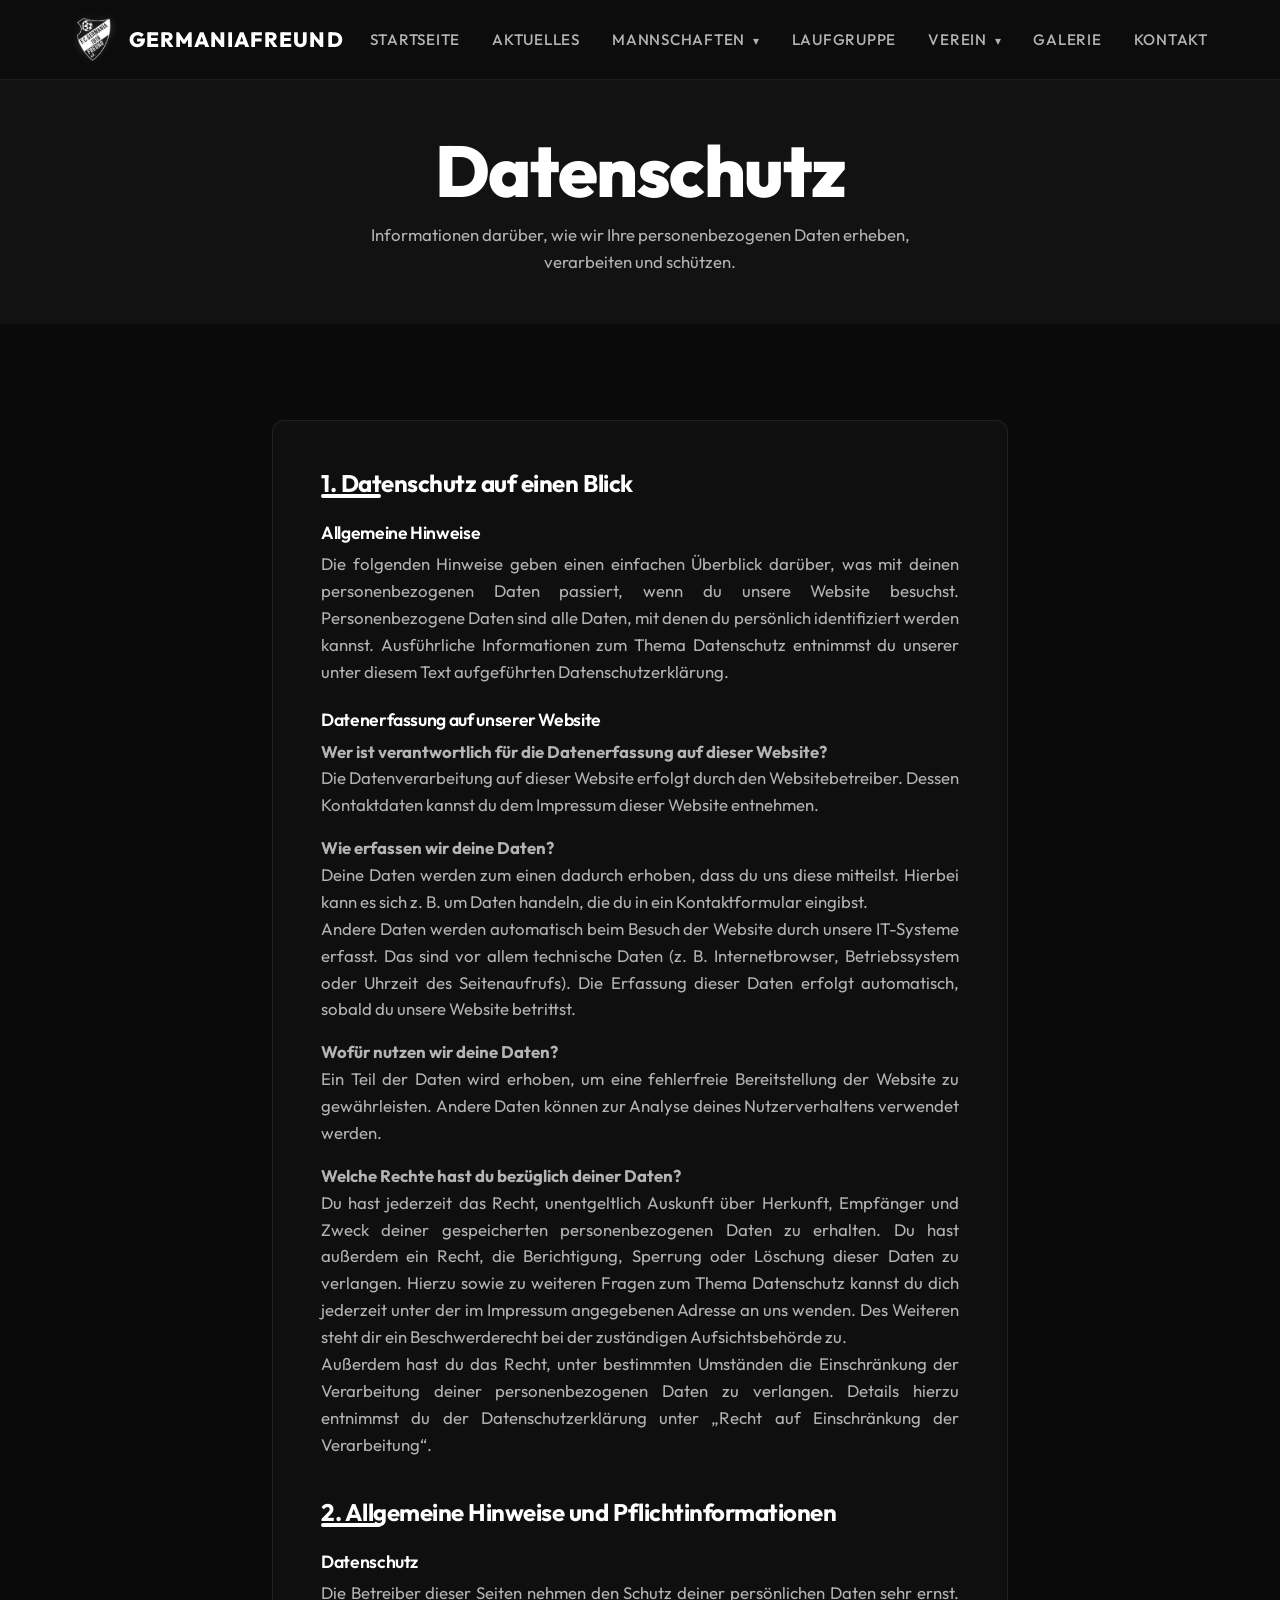
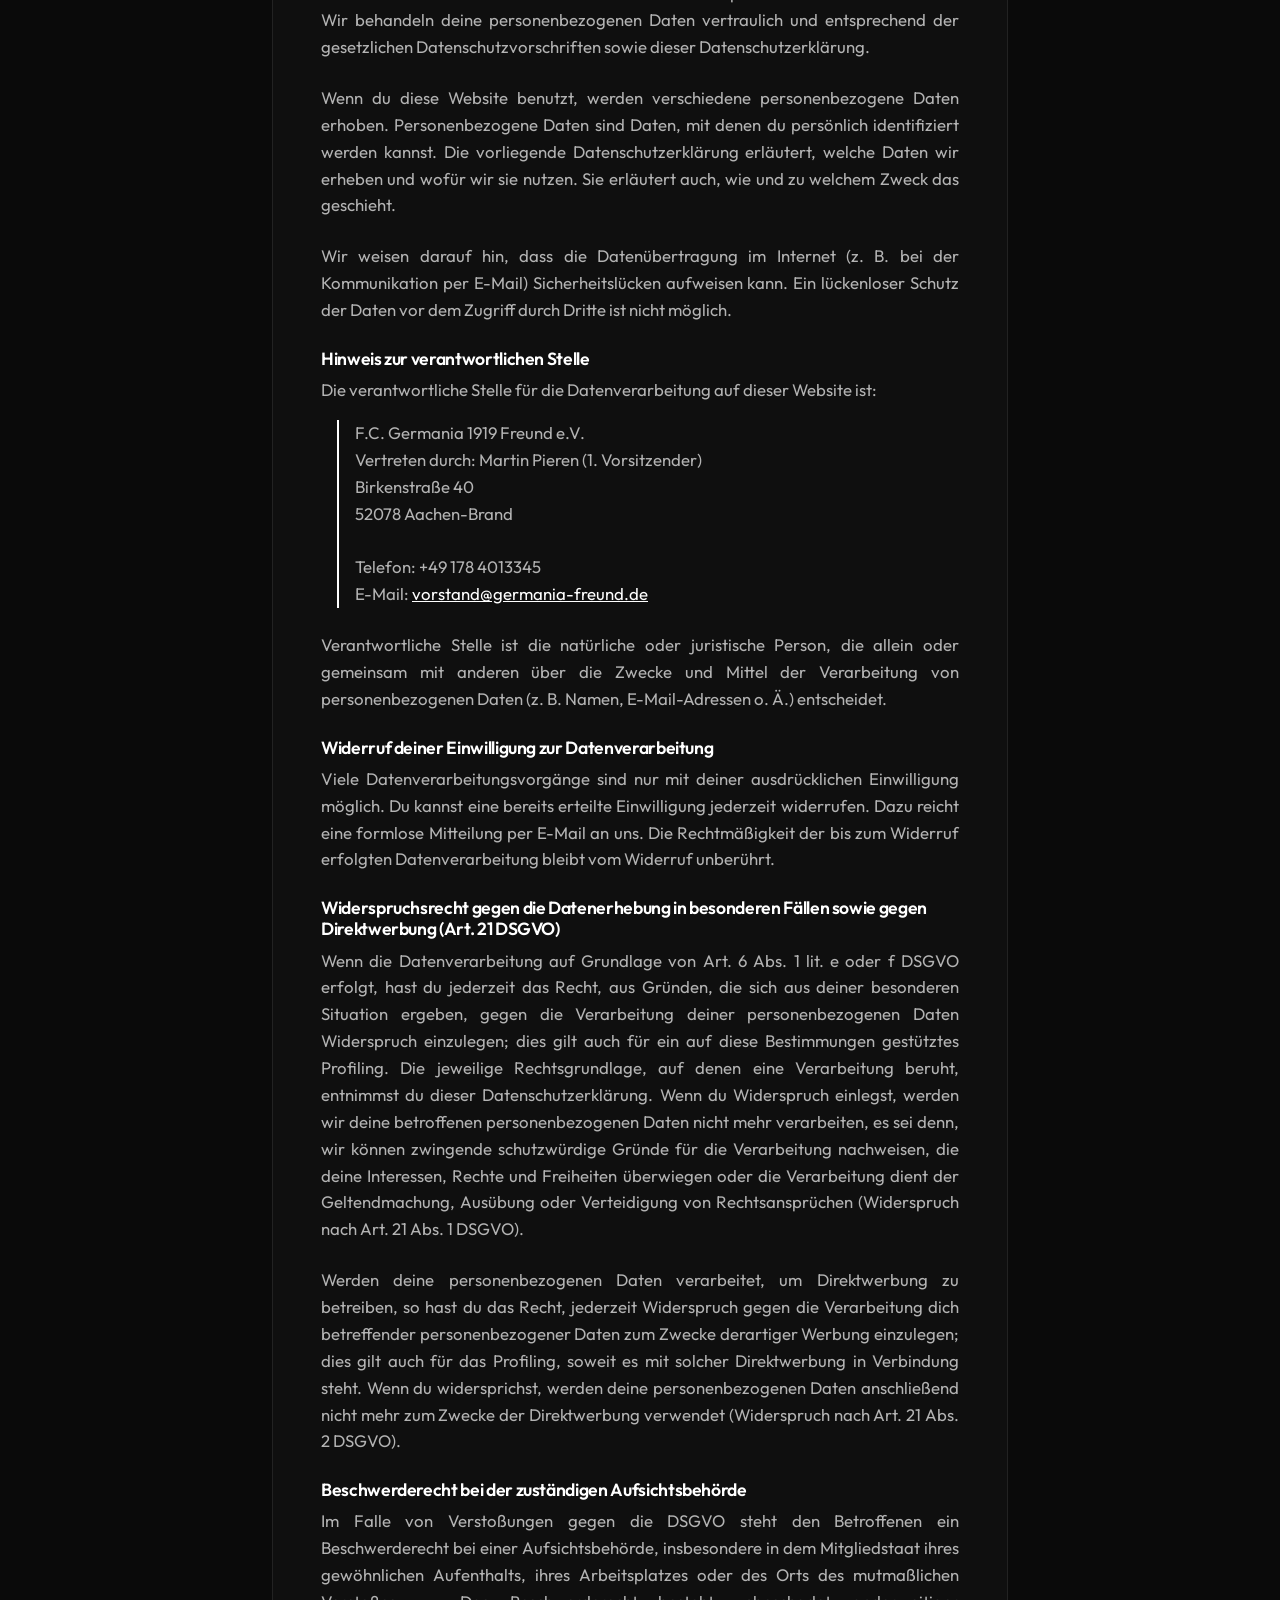
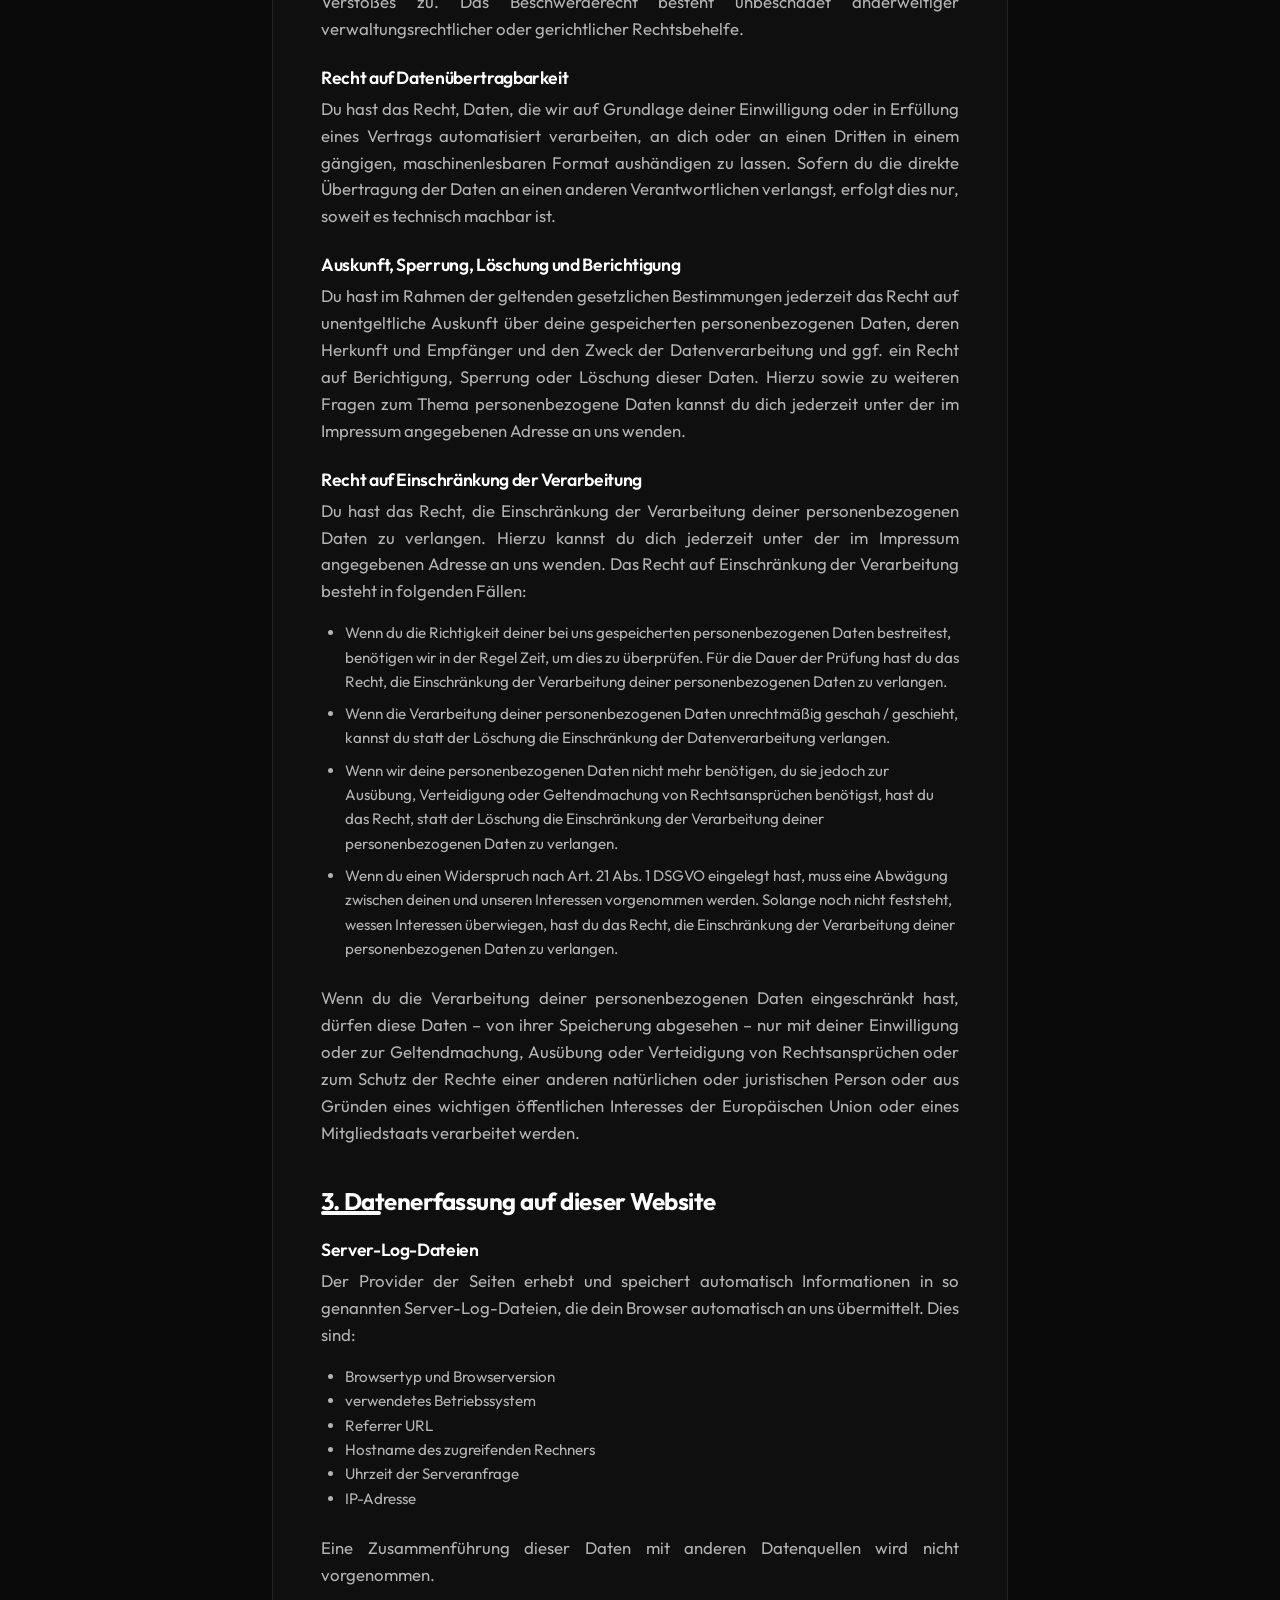
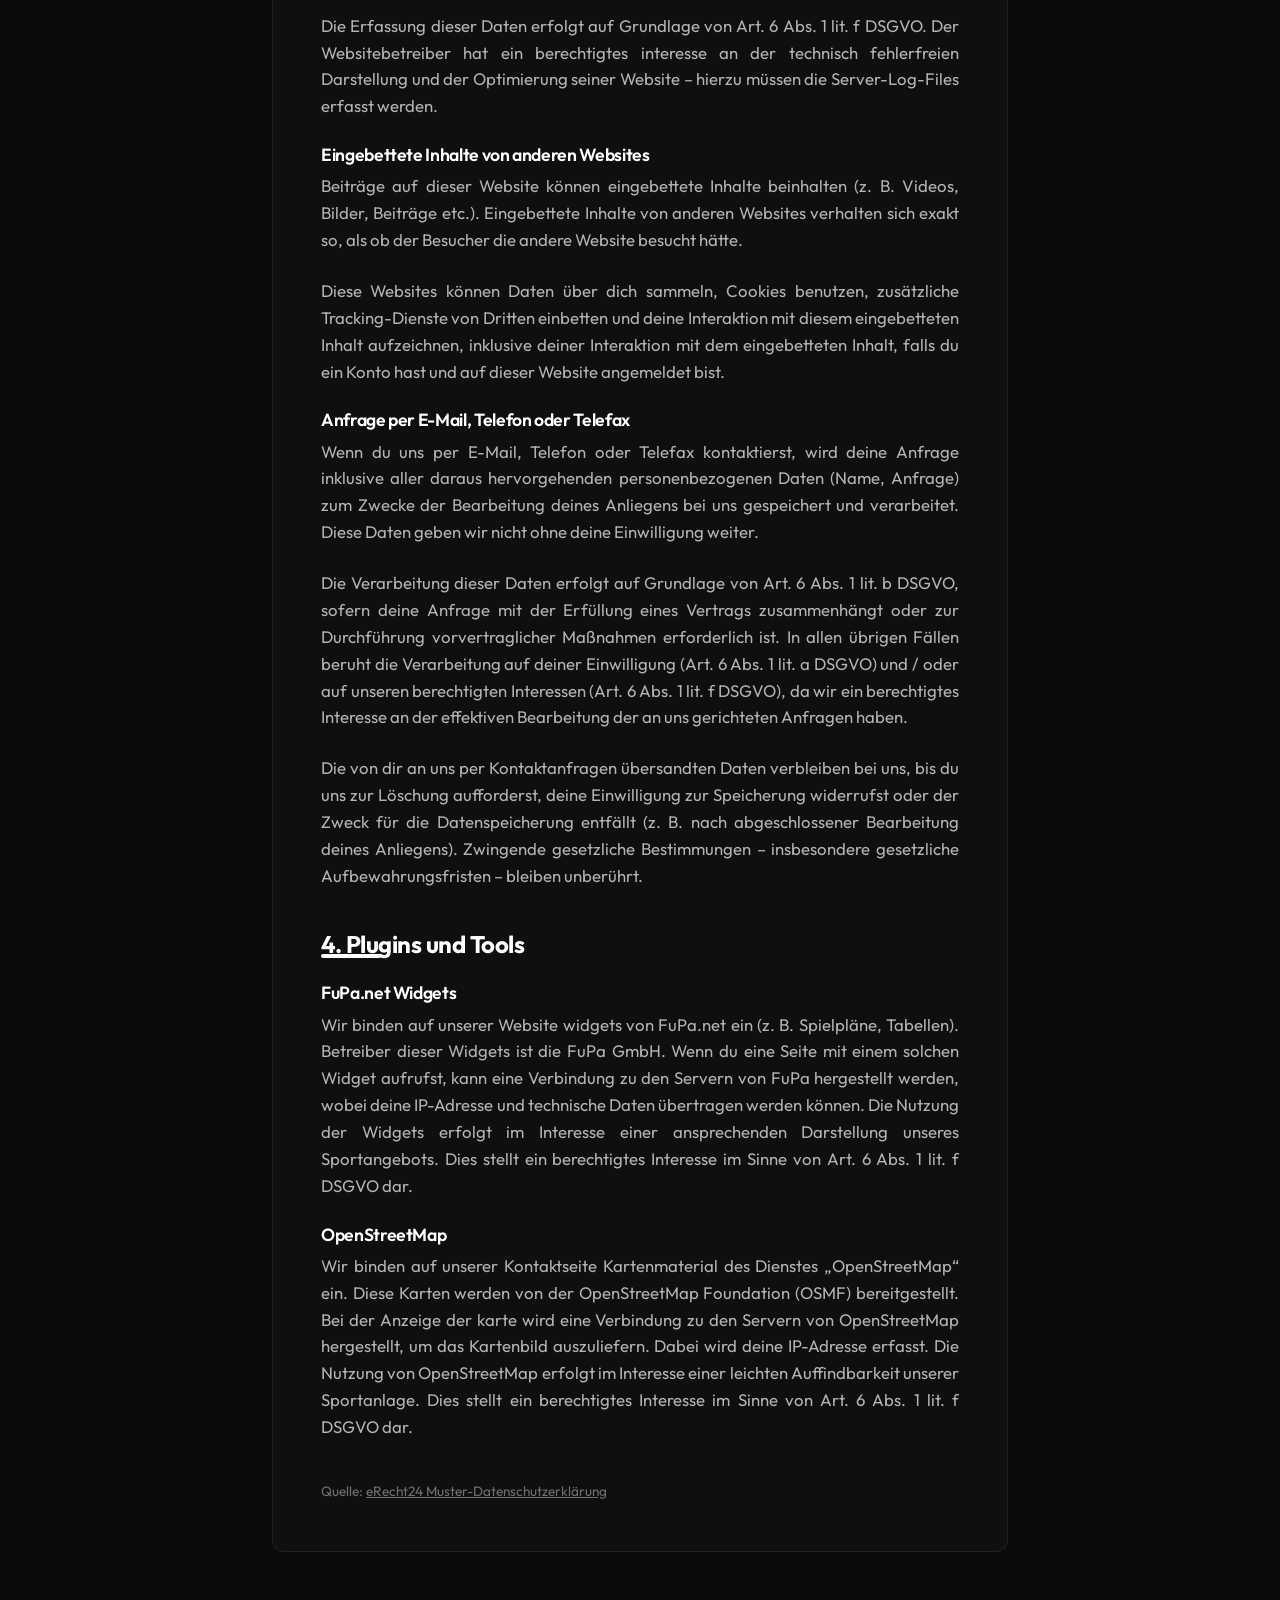
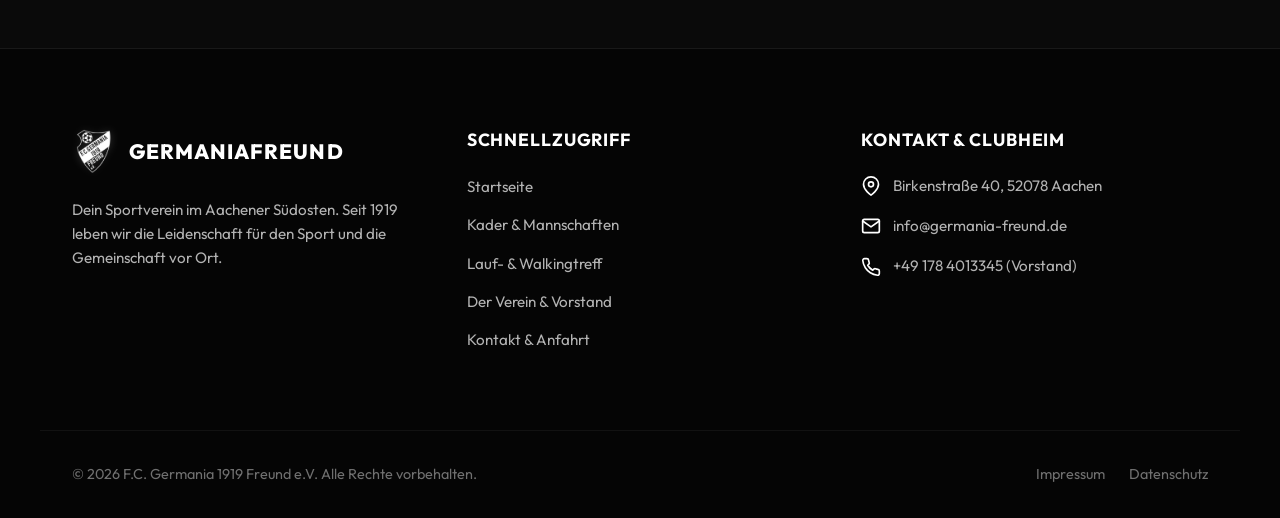
==== commit a18d5fd8: "Add favicon link to all HTML files and rename Wagner & Unger sponsor logo file to avoid ampersand" ====
--- a/datenschutz.html
+++ b/datenschutz.html
@@ -6,6 +6,7 @@
     <title>Datenschutzerklärung | F.C. Germania 1919 Freund e.V.</title>
     <meta name="description" content="Datenschutzerklärung des F.C. Germania 1919 Freund e.V. Informationen zum Schutz Ihrer persönlichen Daten nach der DSGVO.">
     <link rel="stylesheet" href="css/style.css?v=1.4">
+    <link rel="icon" type="image/png" href="Bilder/Allgemein/Logo.png">
 </head>
 <body>
 
@@ -68,7 +69,8 @@
         </div>
     </section>
 
-    <!-- --- DATENSCHUTZ CONTEN    <section class="section">
+    <!-- --- DATENSCHUTZ CONTEN --- -->
+	<section class="section">
         <div class="container" style="max-width: 800px;">
             <div class="card reveal" style="padding: 3rem; font-size: 0.95rem;">
                 <h2 class="text-accent" style="font-size: 1.5rem; margin-bottom: 1rem; border-bottom: none; padding-bottom: 0;">1. Datenschutz auf einen Blick</h2>
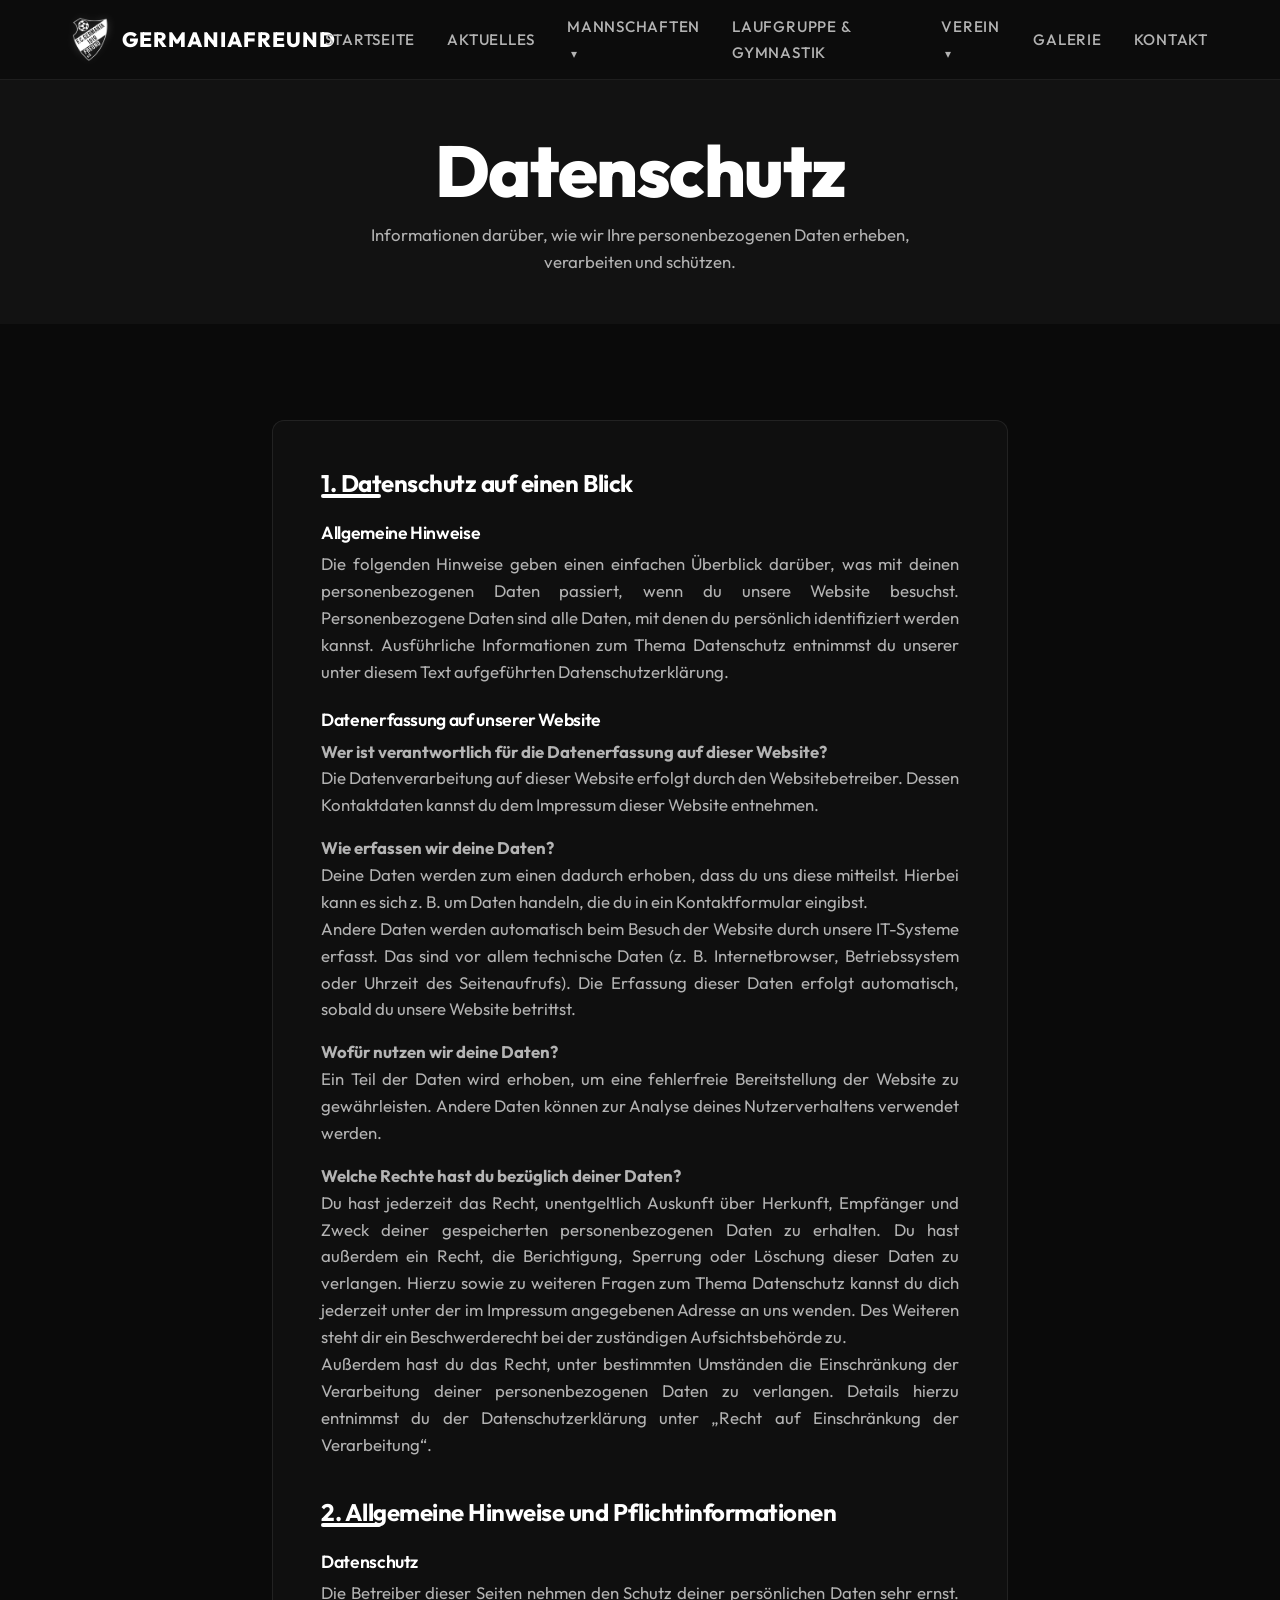
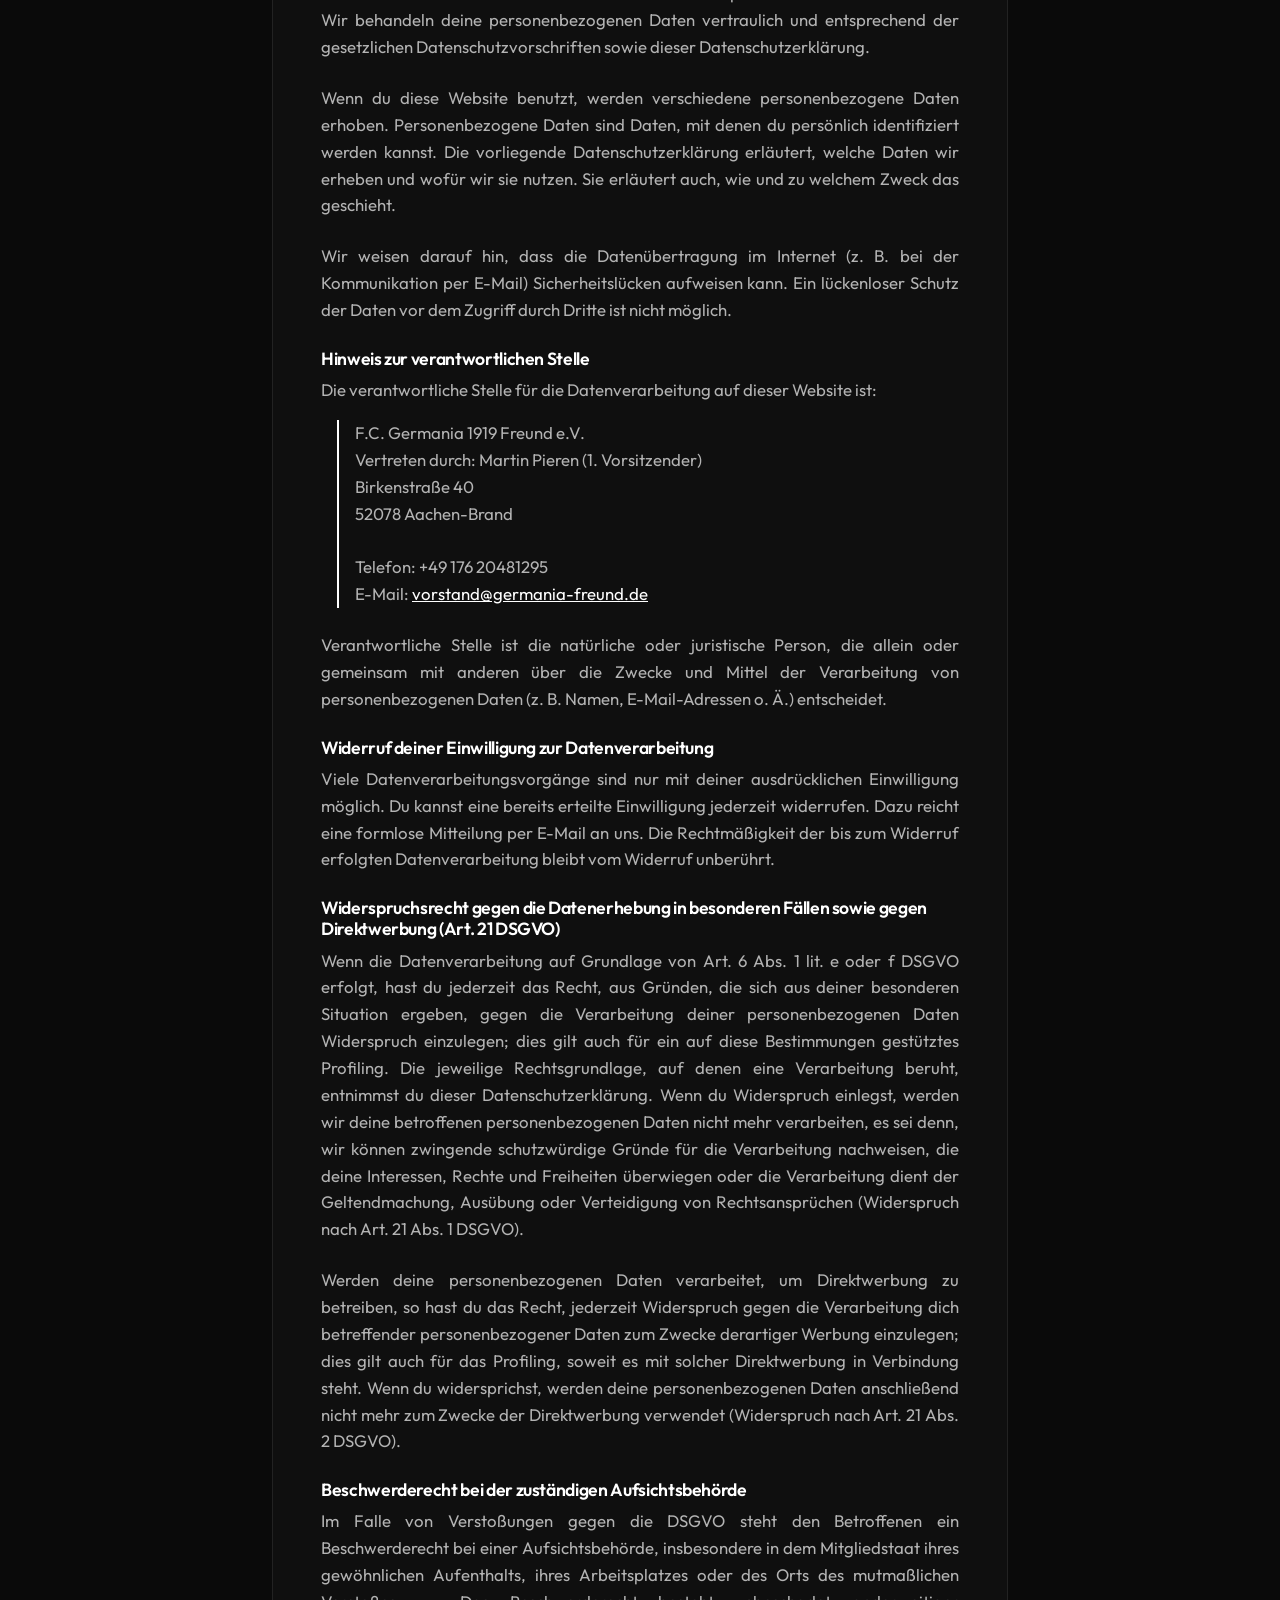
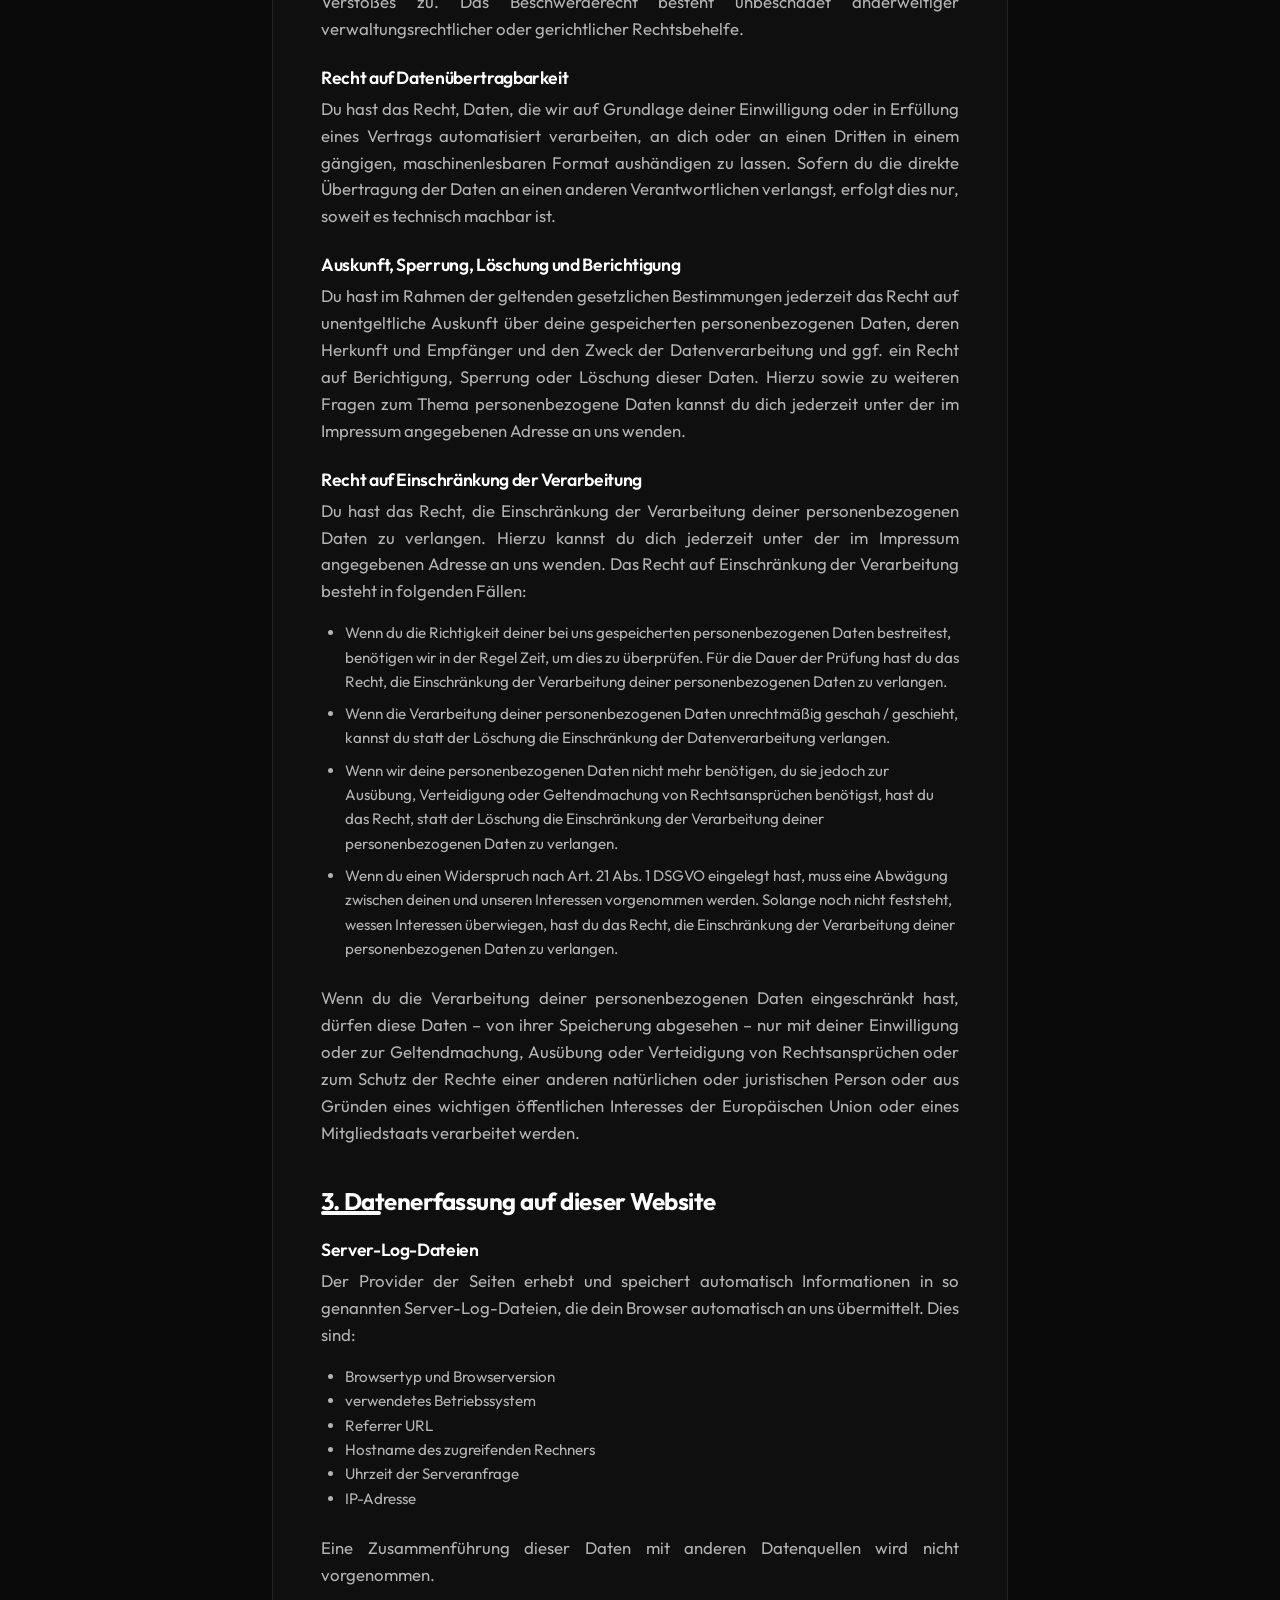
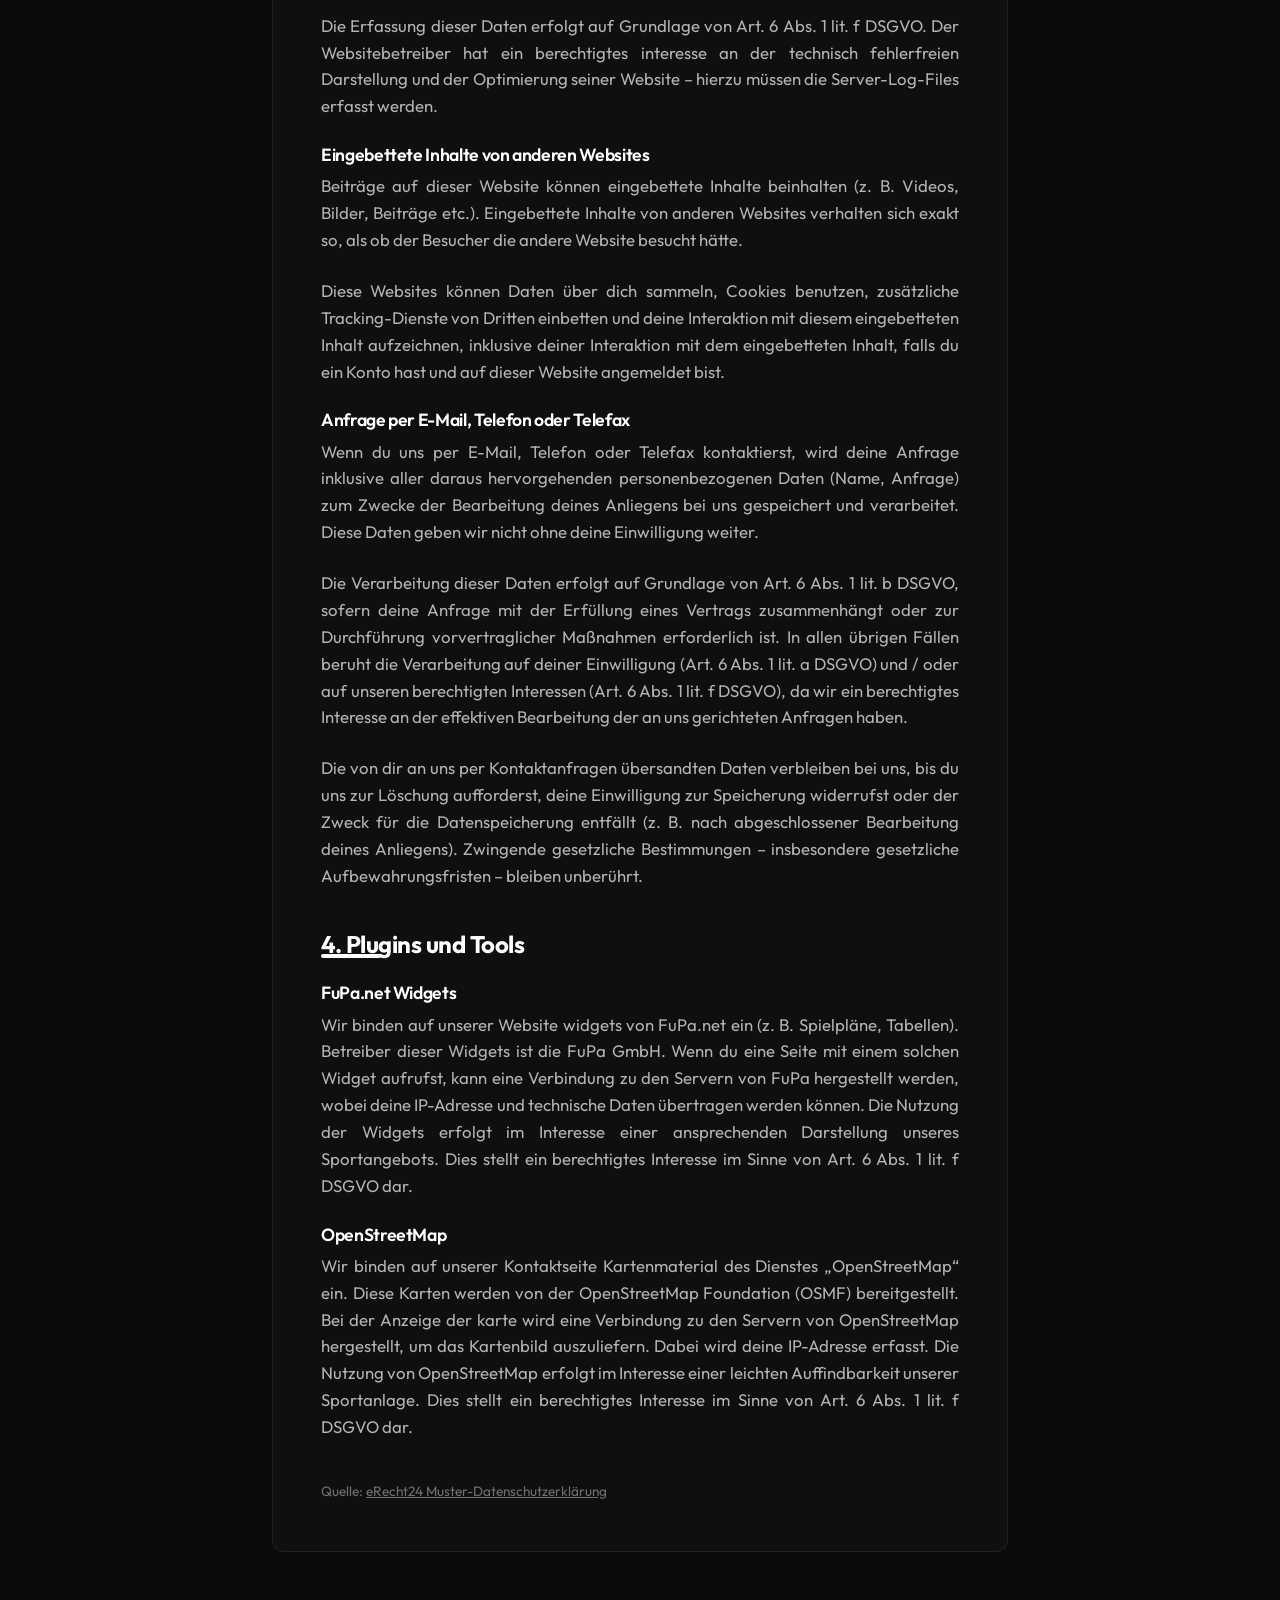
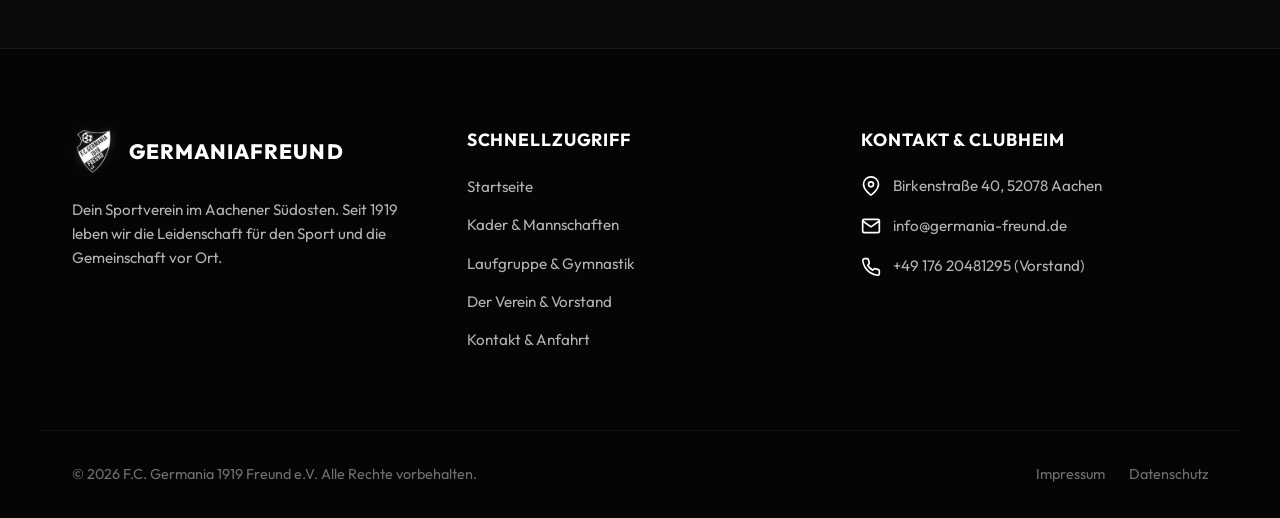
==== commit cb30a87d: "Add Alte Herren, add Gymnastikgruppe, update phone number to Martin Pieren's, and fix squad duplicat" ====
--- a/datenschutz.html
+++ b/datenschutz.html
@@ -36,7 +36,7 @@
                             <li><a href="mannschaften.html#jugend">Jugendteams</a></li>
                         </ul>
                     </li>
-                    <li><a href="laufgruppe.html" class="nav-link">Laufgruppe</a></li>
+                    <li><a href="laufgruppe.html" class="nav-link">Laufgruppe &amp; Gymnastik</a></li>
                     <li class="dropdown">
                         <a href="verein.html" class="nav-link dropdown-toggle">Verein <span class="arrow">&#9662;</span></a>
                         <ul class="dropdown-menu">
@@ -122,7 +122,7 @@
                     Vertreten durch: Martin Pieren (1. Vorsitzender)<br>
                     Birkenstraße 40<br>
                     52078 Aachen-Brand<br><br>
-                    Telefon: +49 178 4013345<br>
+                    Telefon: +49 176 20481295<br>
                     E-Mail: <a href="mailto:vorstand@germania-freund.de" style="color:var(--accent); text-decoration:underline;">vorstand@germania-freund.de</a>
                 </p>
                 <p style="line-height: 1.6; margin-bottom: 1.5rem; text-align: justify;">
@@ -246,7 +246,7 @@
                 <ul class="footer-links">
                     <li class="footer-link-item"><a href="index.html">Startseite</a></li>
                     <li class="footer-link-item"><a href="mannschaften.html">Kader & Mannschaften</a></li>
-                    <li class="footer-link-item"><a href="laufgruppe.html">Lauf- & Walkingtreff</a></li>
+                    <li class="footer-link-item"><a href="laufgruppe.html">Laufgruppe &amp; Gymnastik</a></li>
                     <li class="footer-link-item"><a href="verein.html">Der Verein & Vorstand</a></li>
                     <li class="footer-link-item"><a href="kontakt.html">Kontakt & Anfahrt</a></li>
                 </ul>
@@ -264,7 +264,7 @@
                 </div>
                 <div class="footer-contact-item">
                     <svg viewBox="0 0 24 24" fill="none" stroke="currentColor" stroke-width="2" stroke-linecap="round" stroke-linejoin="round"><path d="M22 16.92v3a2 2 0 0 1-2.18 2 19.79 19.79 0 0 1-8.63-3.07 19.5 19.5 0 0 1-6-6 19.79 19.79 0 0 1-3.07-8.67A2 2 0 0 1 4.11 2h3a2 2 0 0 1 2 1.72 12.84 12.84 0 0 0 .7 2.81 2 2 0 0 1-.45 2.11L8.09 9.91a16 16 0 0 0 6 6l1.27-1.27a2 2 0 0 1 2.11-.45 12.84 12.84 0 0 0 2.81.7A2 2 0 0 1 22 16.92z"></path></svg>
-                    <span>+49 178 4013345 (Vorstand)</span>
+                    <span>+49 176 20481295 (Vorstand)</span>
                 </div>
             </div>
         </div>
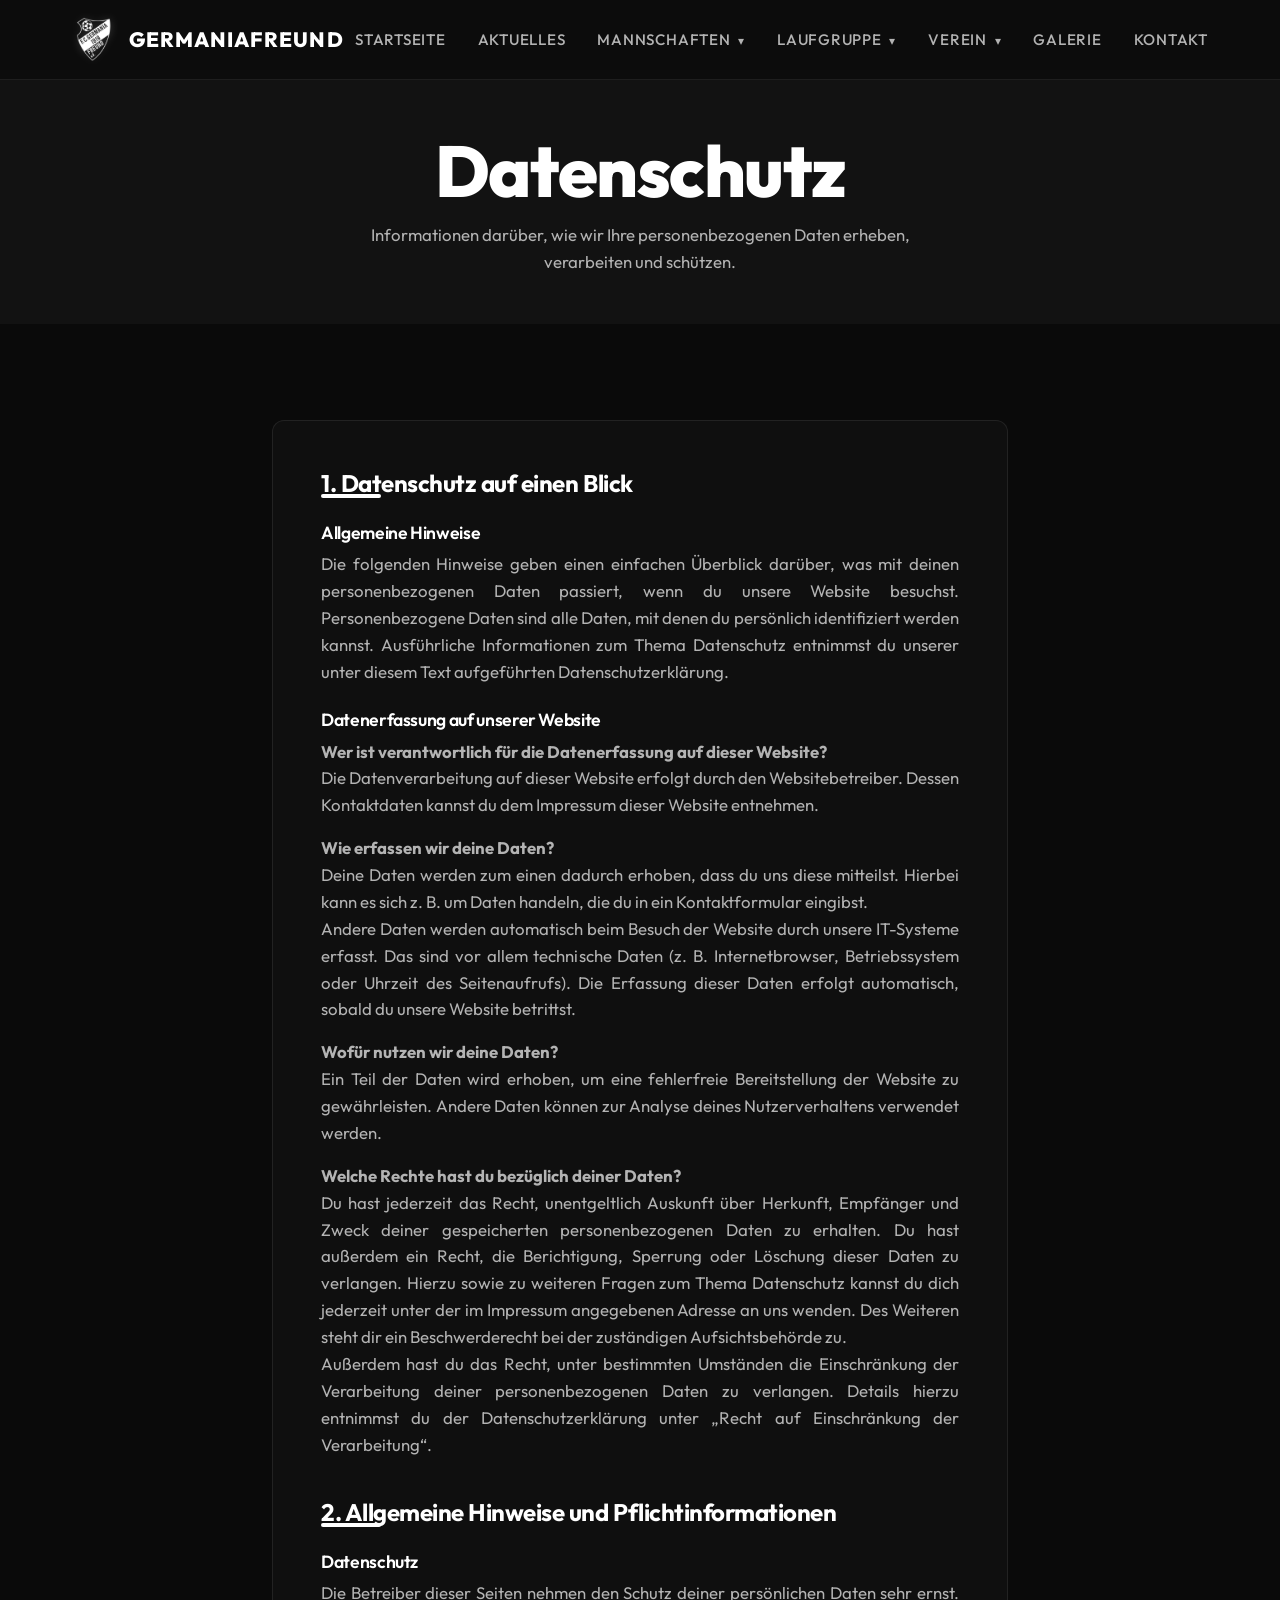
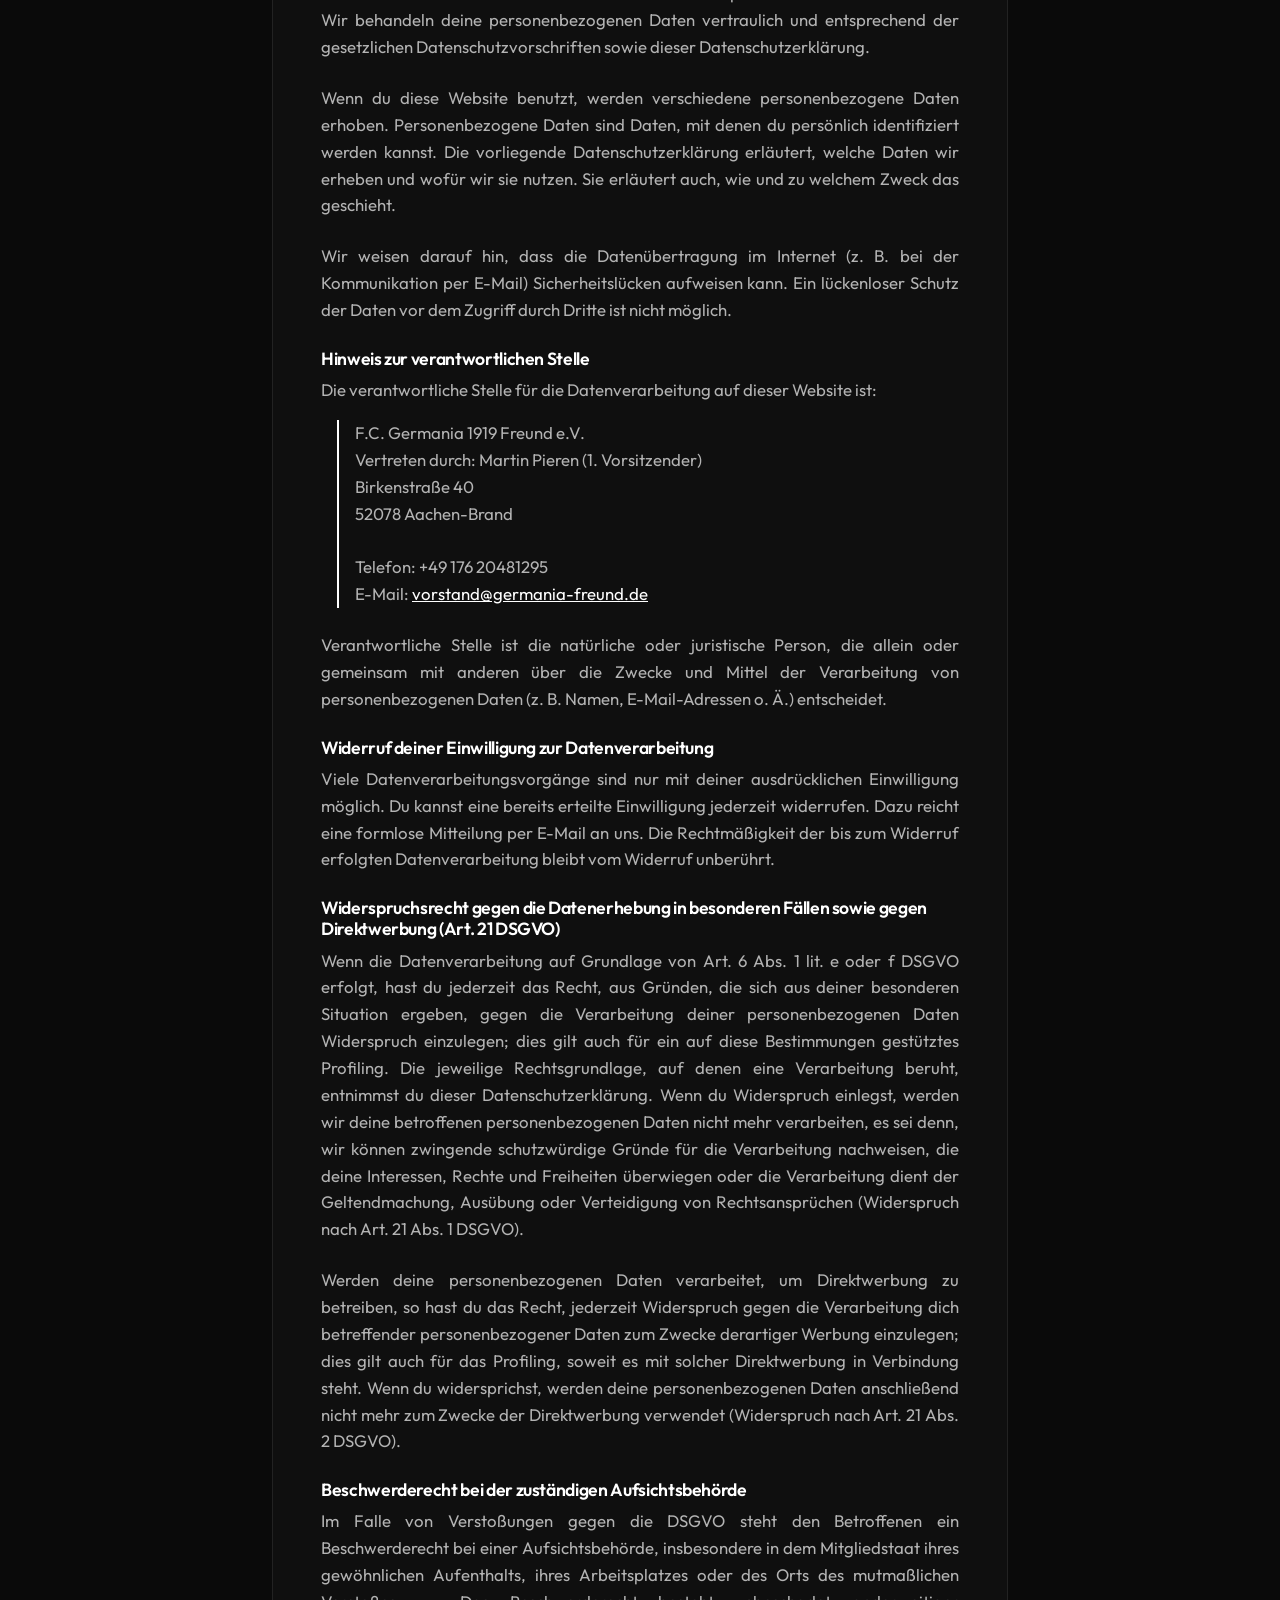
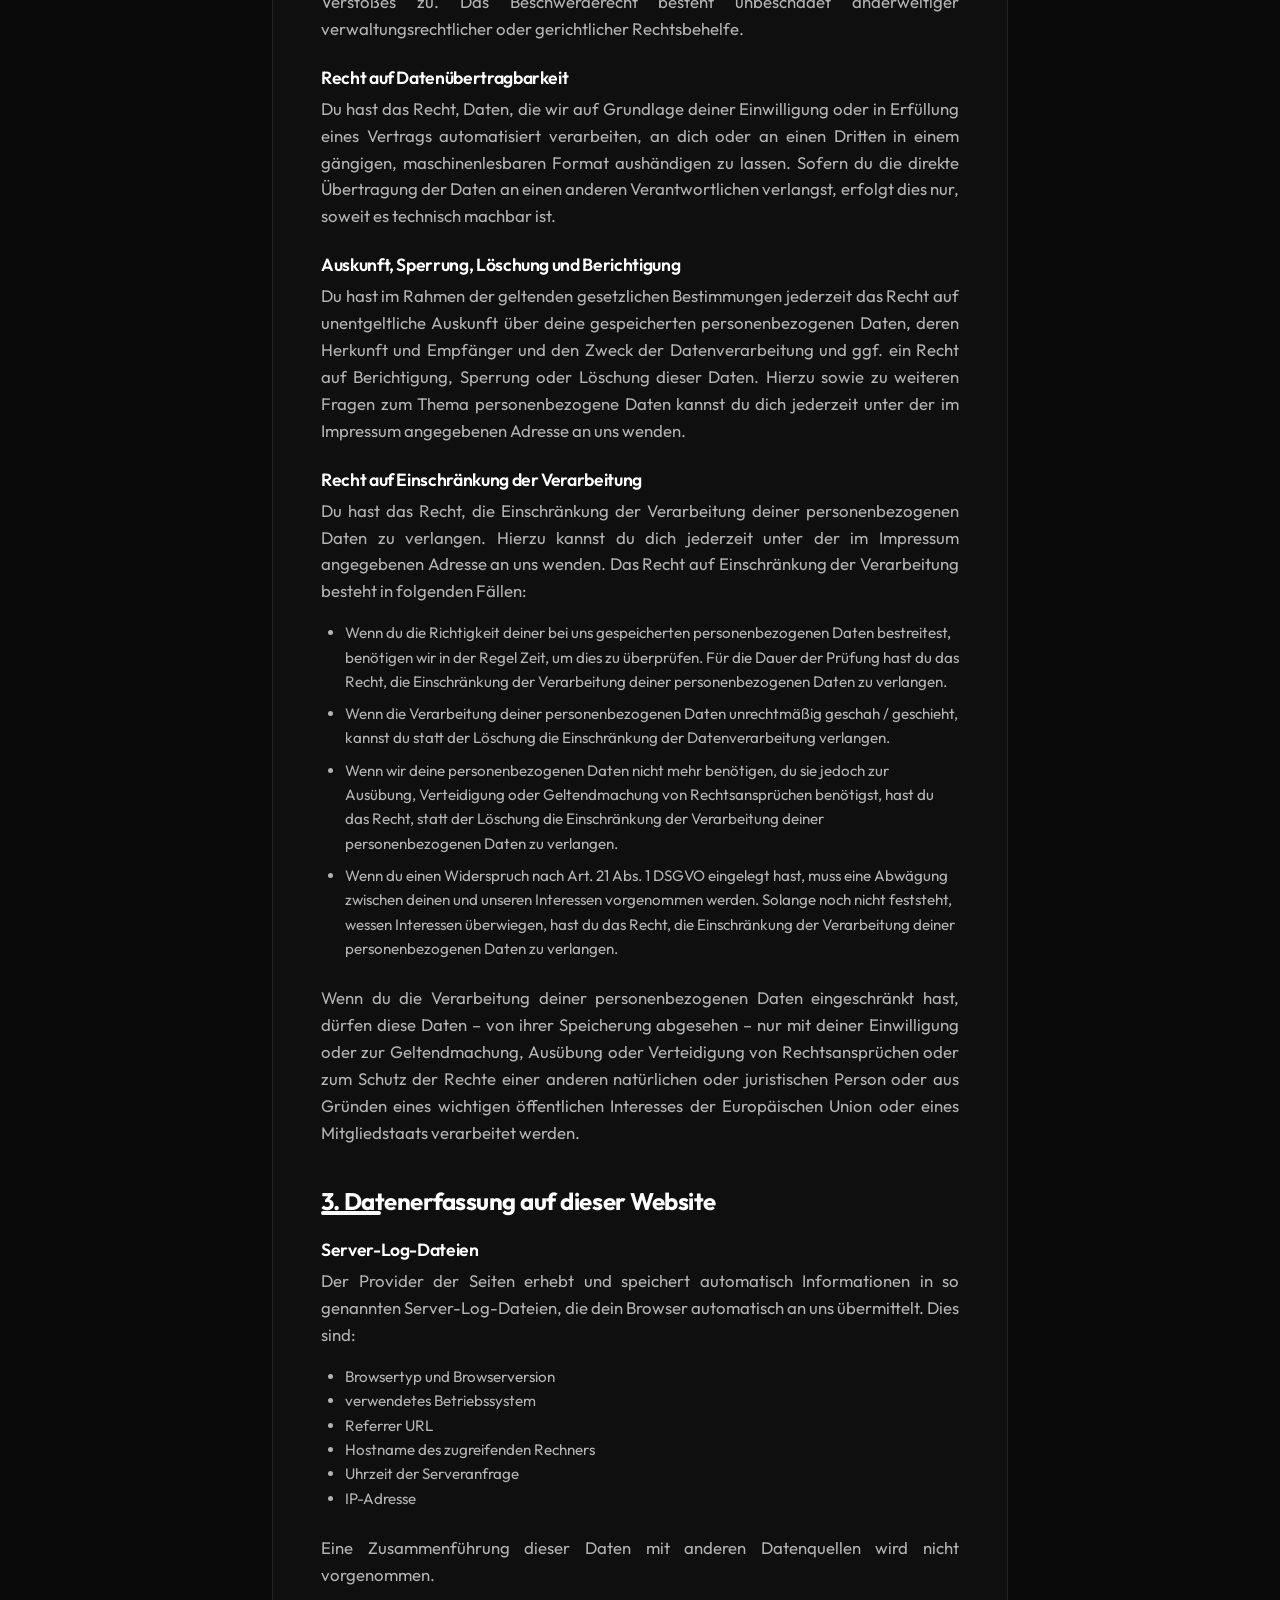
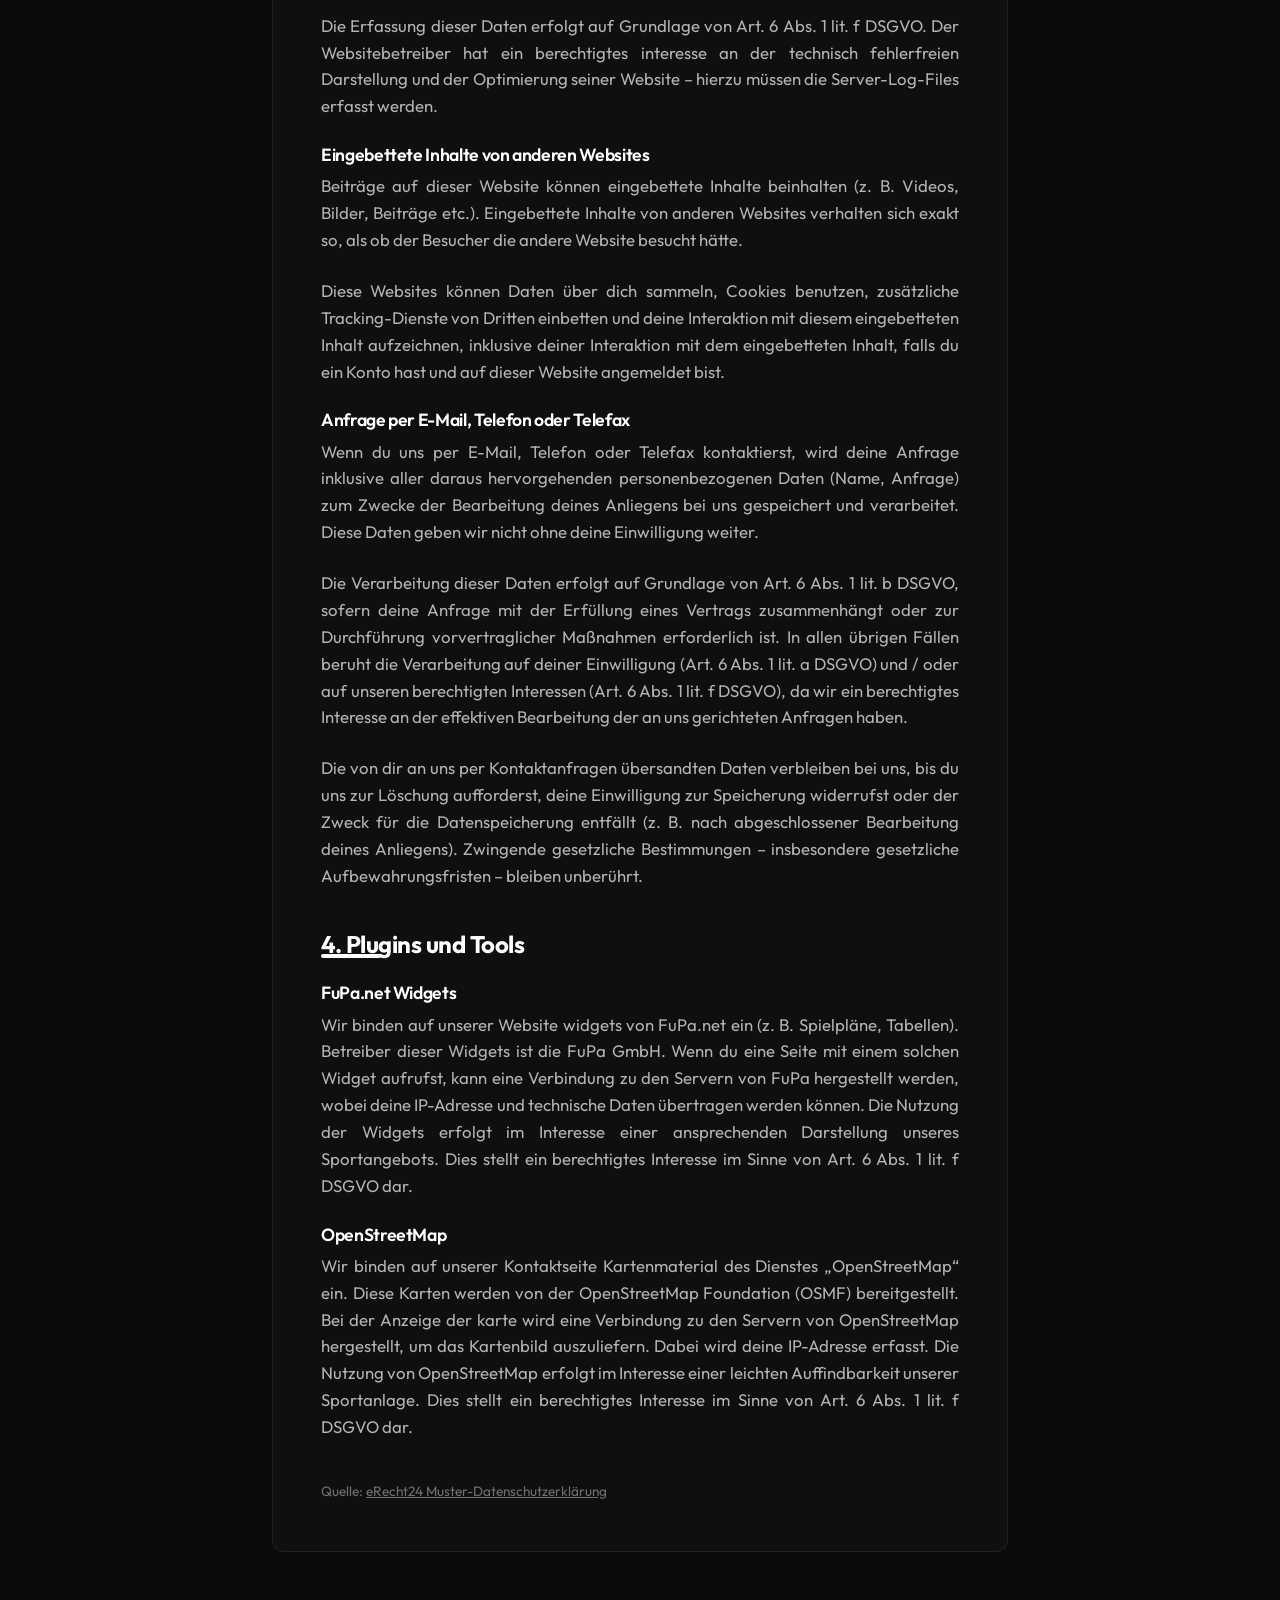
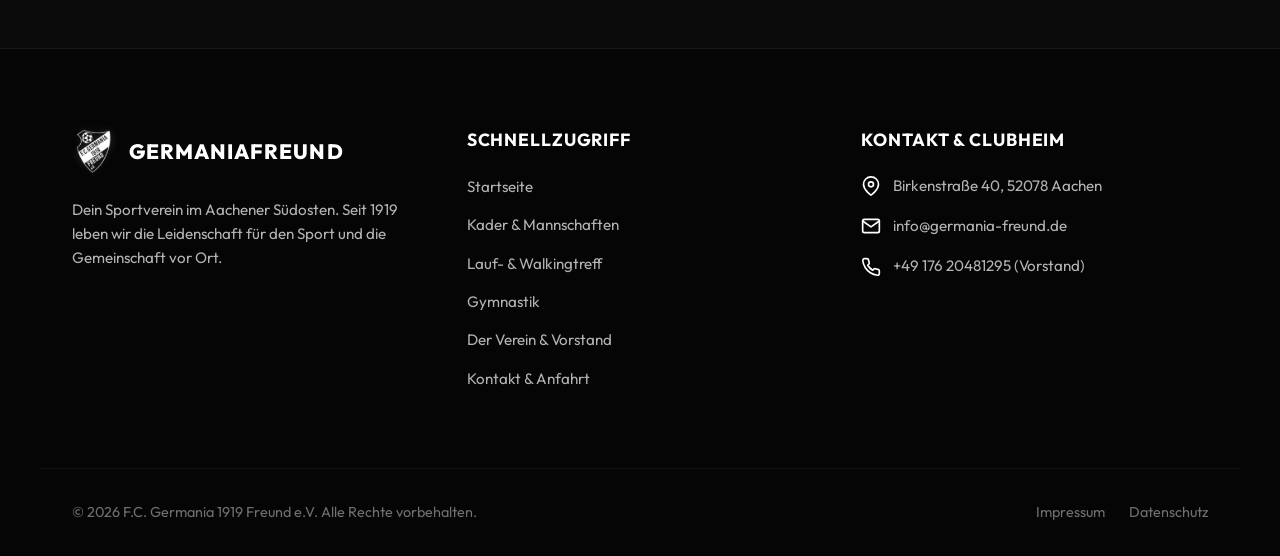
==== commit f8396cb3: "Convert Laufgruppe & Gymnastik to dropdown and move Gymnastik to separate page" ====
--- a/datenschutz.html
+++ b/datenschutz.html
@@ -36,7 +36,13 @@
                             <li><a href="mannschaften.html#jugend">Jugendteams</a></li>
                         </ul>
                     </li>
-                    <li><a href="laufgruppe.html" class="nav-link">Laufgruppe &amp; Gymnastik</a></li>
+                                        <li class="dropdown">
+                        <a href="laufgruppe.html" class="nav-link dropdown-toggle">Laufgruppe <span class="arrow">&#9662;</span></a>
+                        <ul class="dropdown-menu">
+                            <li><a href="laufgruppe.html">Lauf- &amp; Walkingtreff</a></li>
+                            <li><a href="gymnastik.html">Gymnastik</a></li>
+                        </ul>
+                    </li>
                     <li class="dropdown">
                         <a href="verein.html" class="nav-link dropdown-toggle">Verein <span class="arrow">&#9662;</span></a>
                         <ul class="dropdown-menu">
@@ -246,7 +252,8 @@
                 <ul class="footer-links">
                     <li class="footer-link-item"><a href="index.html">Startseite</a></li>
                     <li class="footer-link-item"><a href="mannschaften.html">Kader & Mannschaften</a></li>
-                    <li class="footer-link-item"><a href="laufgruppe.html">Laufgruppe &amp; Gymnastik</a></li>
+                                        <li class="footer-link-item"><a href="laufgruppe.html">Lauf- &amp; Walkingtreff</a></li>
+                    <li class="footer-link-item"><a href="gymnastik.html">Gymnastik</a></li>
                     <li class="footer-link-item"><a href="verein.html">Der Verein & Vorstand</a></li>
                     <li class="footer-link-item"><a href="kontakt.html">Kontakt & Anfahrt</a></li>
                 </ul>
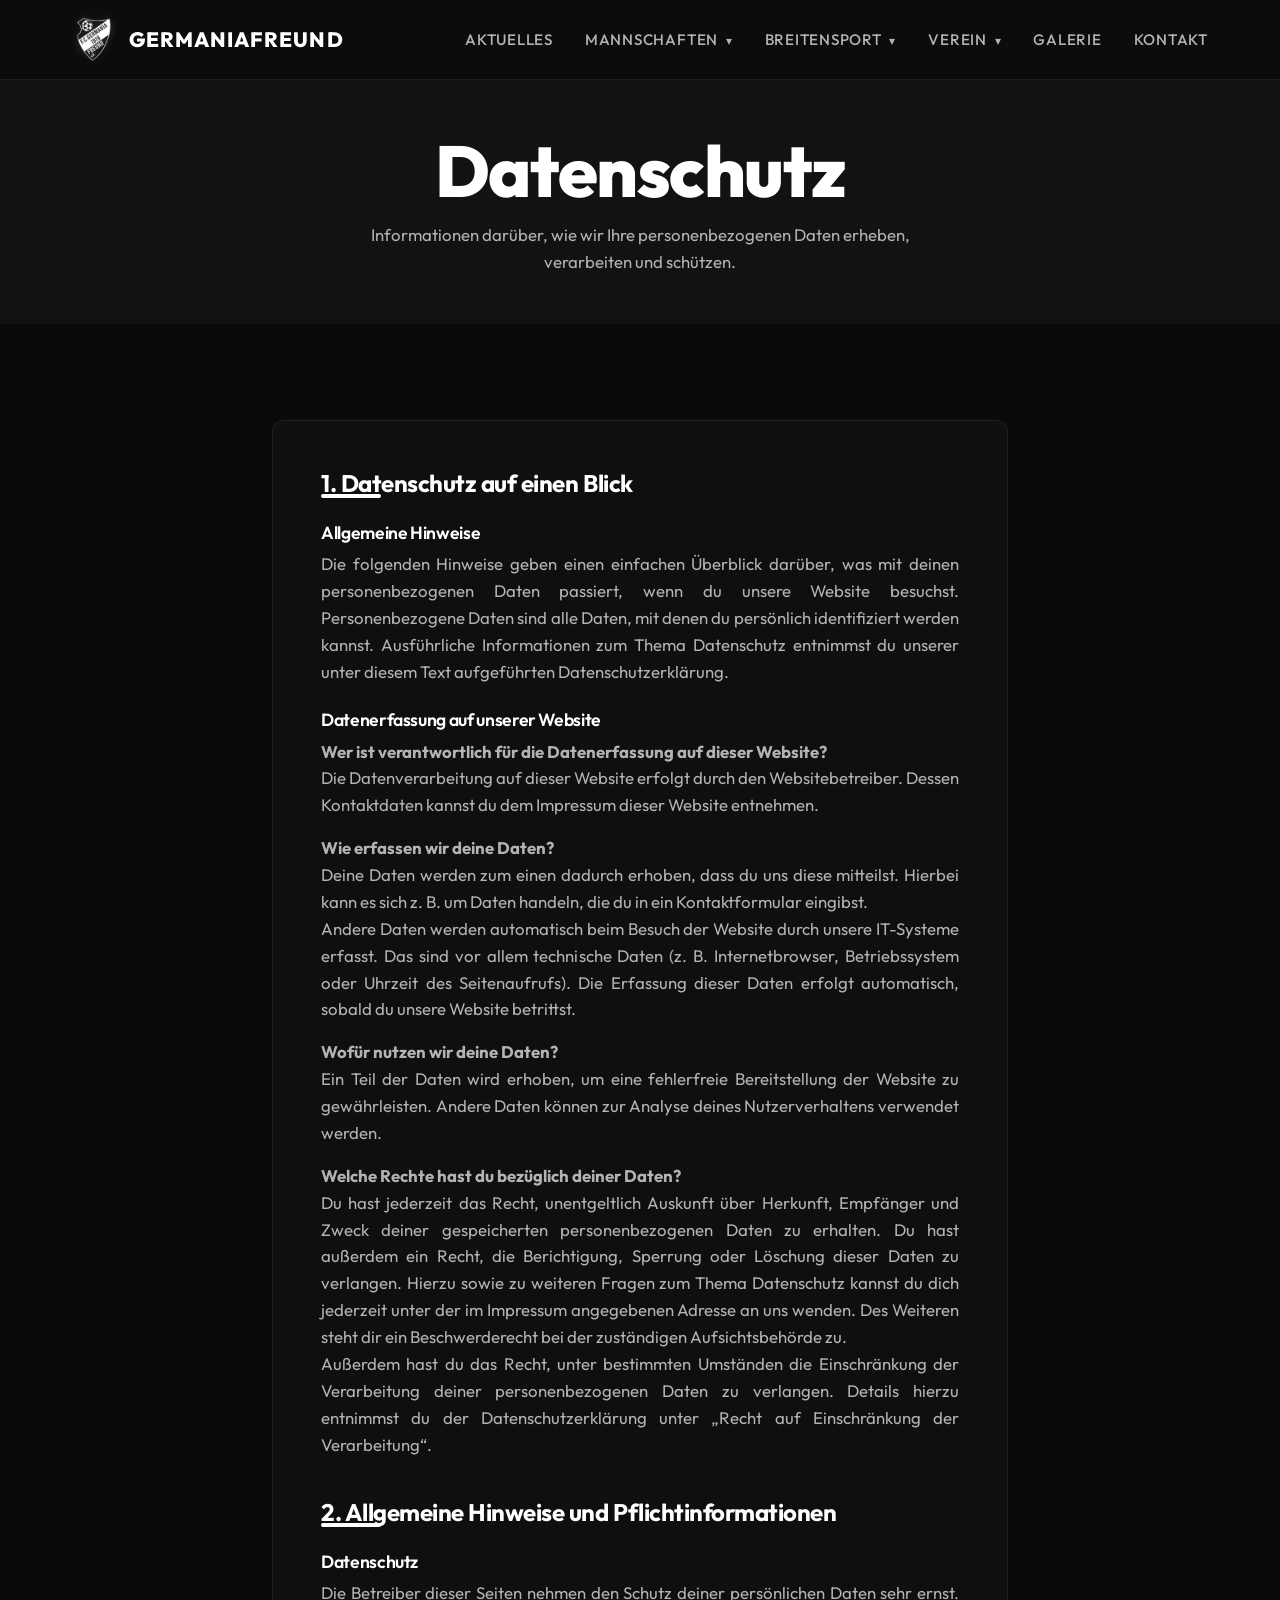
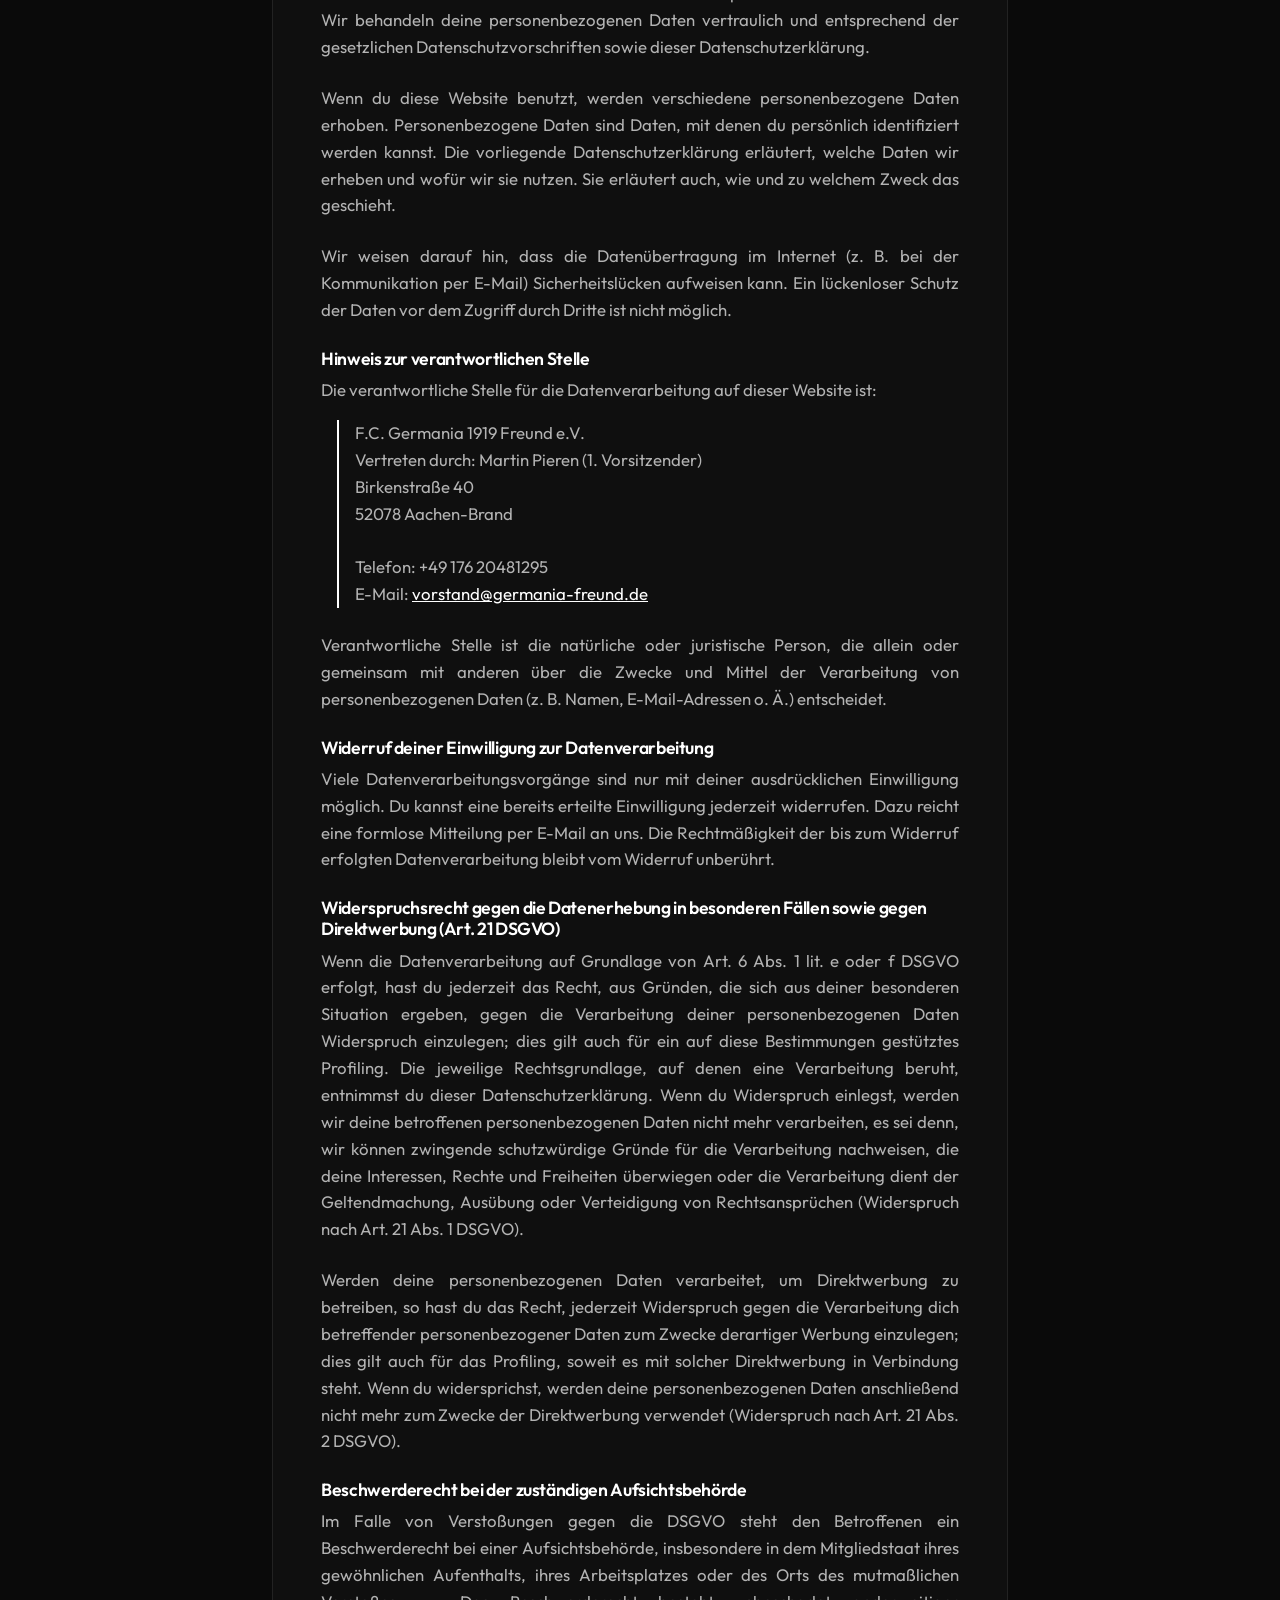
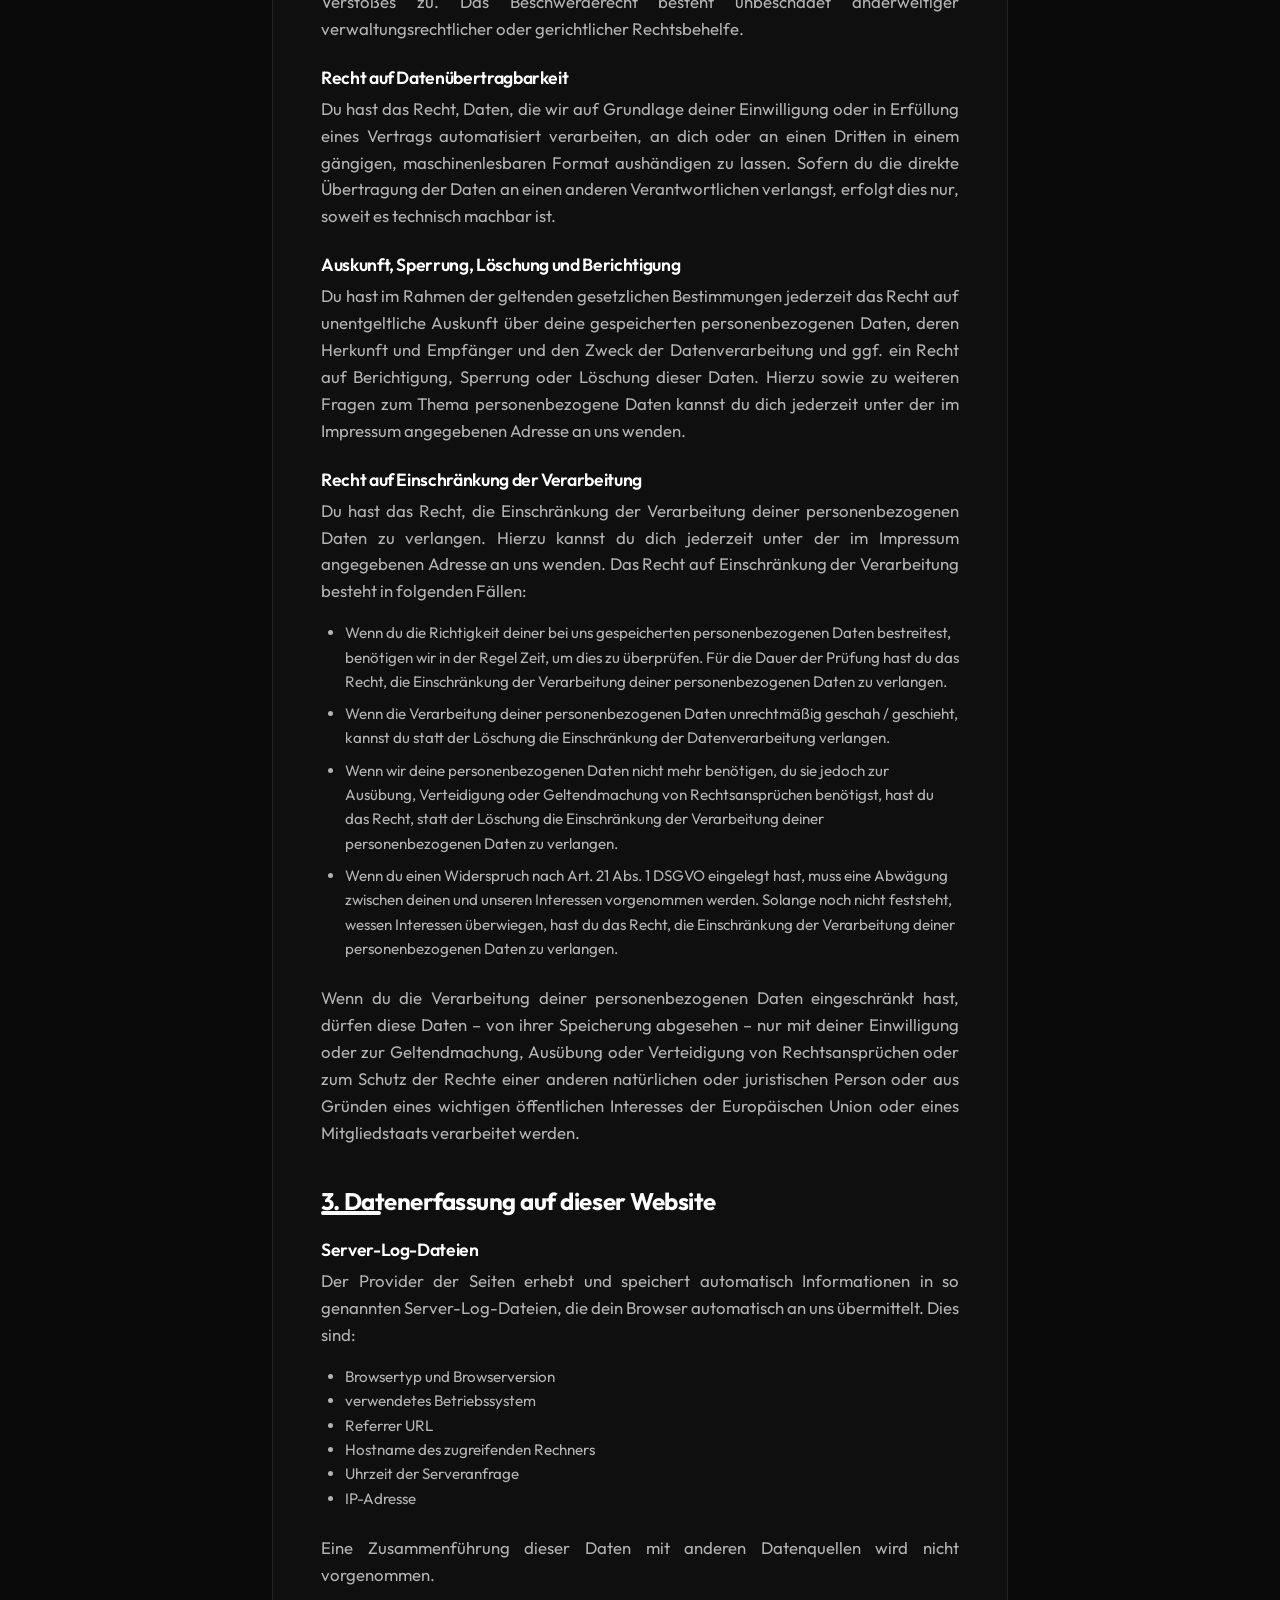
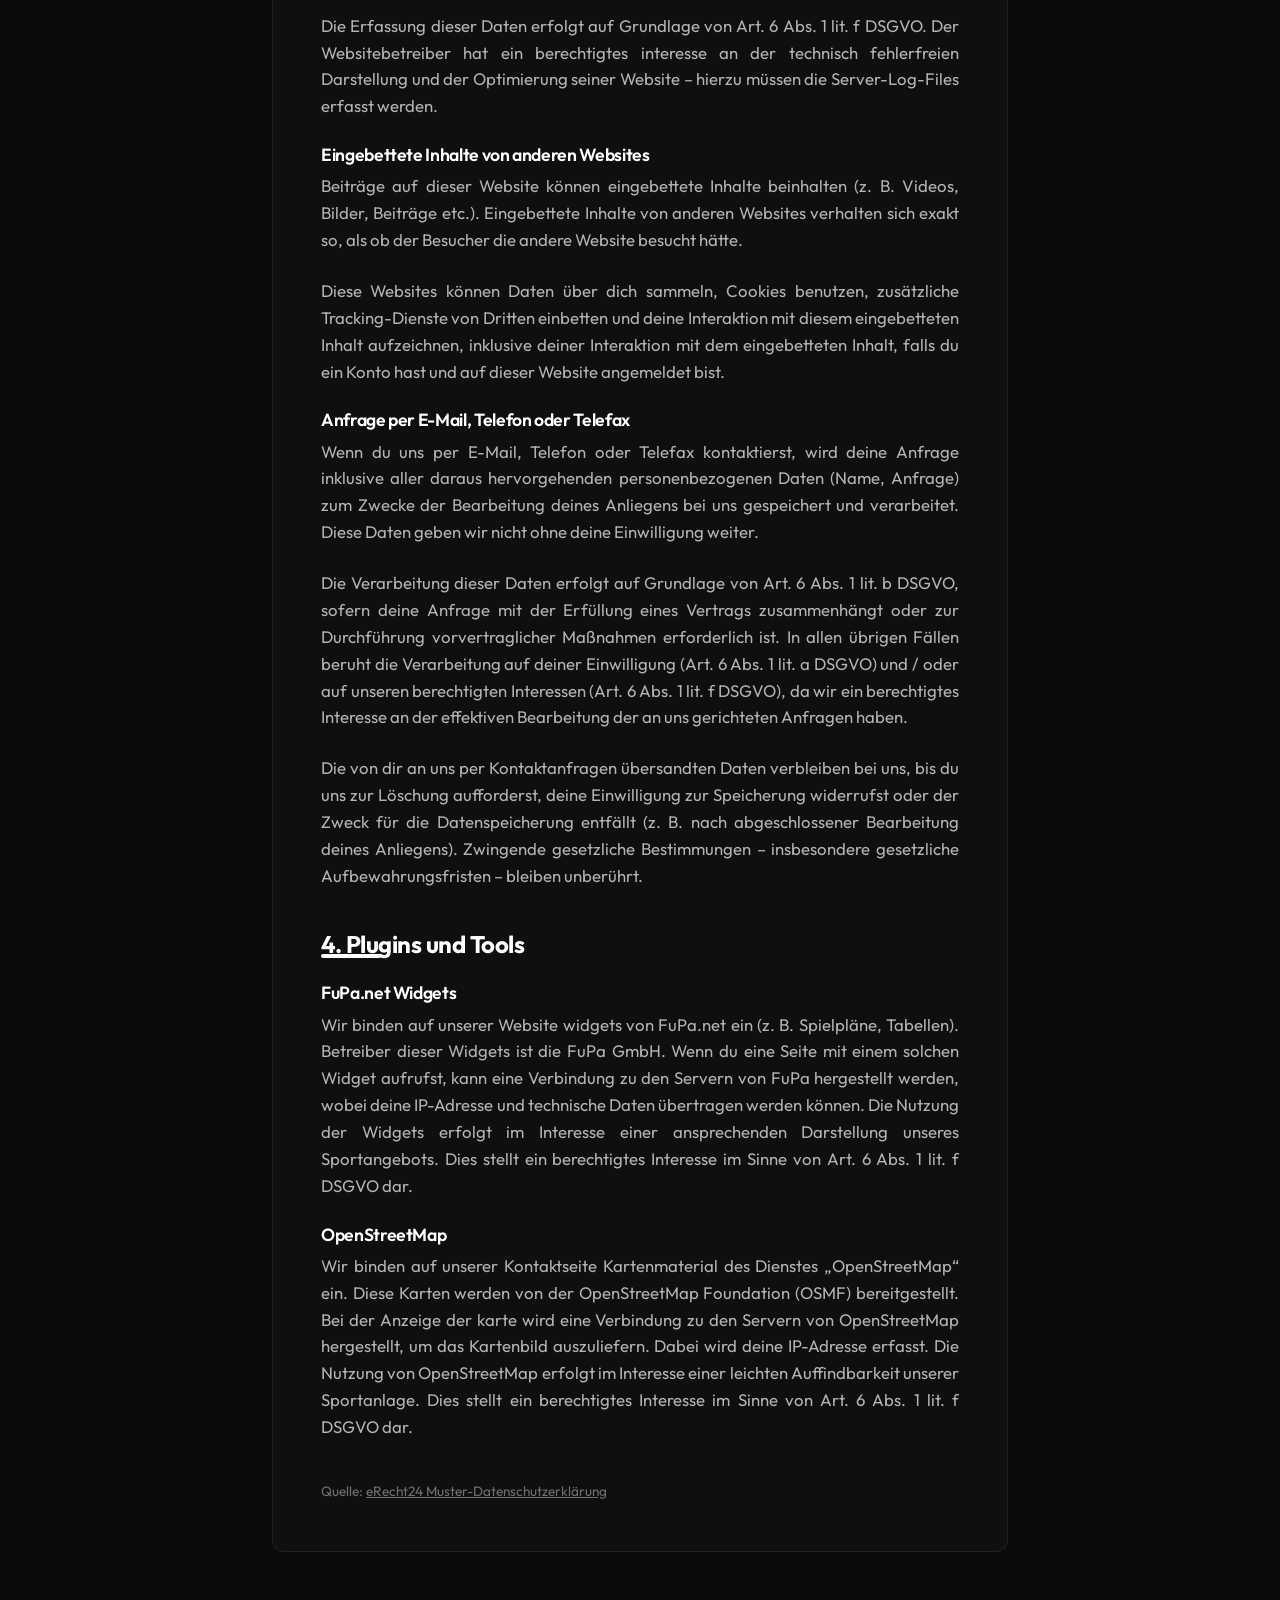
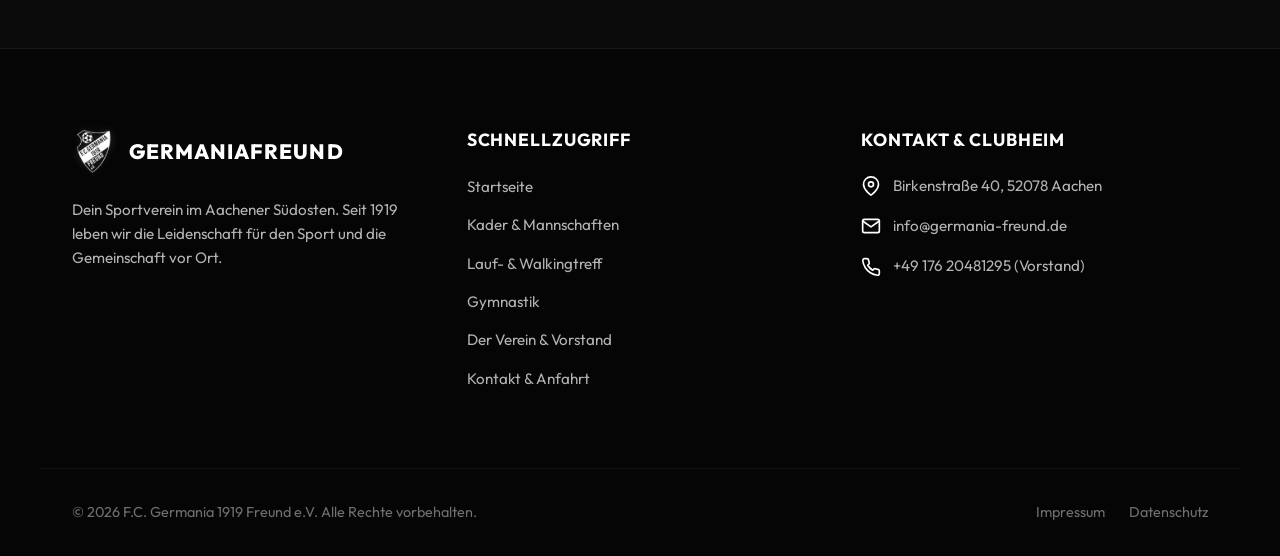
==== commit d1ed50ff: "Remove Startseite from navigation bar across all pages" ====
--- a/datenschutz.html
+++ b/datenschutz.html
@@ -5,7 +5,7 @@
     <meta name="viewport" content="width=device-width, initial-scale=1.0">
     <title>Datenschutzerklärung | F.C. Germania 1919 Freund e.V.</title>
     <meta name="description" content="Datenschutzerklärung des F.C. Germania 1919 Freund e.V. Informationen zum Schutz Ihrer persönlichen Daten nach der DSGVO.">
-    <link rel="stylesheet" href="css/style.css?v=1.4">
+    <link rel="stylesheet" href="css/style.css?v=1.7">
     <link rel="icon" type="image/png" href="Bilder/Allgemein/Logo.png">
 </head>
 <body>
@@ -20,7 +20,6 @@
             
             <nav>
                 <ul class="nav-links">
-                    <li><a href="index.html" class="nav-link">Startseite</a></li>
                     <li><a href="index.html#aktuelles" class="nav-link">Aktuelles</a></li>
                     <li class="dropdown">
                         <a href="mannschaften.html" class="nav-link dropdown-toggle">Mannschaften <span class="arrow">&#9662;</span></a>
@@ -37,7 +36,7 @@
                         </ul>
                     </li>
                                         <li class="dropdown">
-                        <a href="laufgruppe.html" class="nav-link dropdown-toggle">Laufgruppe <span class="arrow">&#9662;</span></a>
+                        <a href="laufgruppe.html" class="nav-link dropdown-toggle">Breitensport <span class="arrow">&#9662;</span></a>
                         <ul class="dropdown-menu">
                             <li><a href="laufgruppe.html">Lauf- &amp; Walkingtreff</a></li>
                             <li><a href="gymnastik.html">Gymnastik</a></li>
@@ -49,6 +48,7 @@
                             <li><a href="verein.html" style="font-weight: 600;">Übersicht</a></li>
                             <li class="dropdown-divider"></li>
                             <li><a href="verein.html#ueber-uns">Über Uns</a></li>
+                            <li><a href="verein.html#mitgliedschaft">Mitgliedschaft</a></li>
                             <li><a href="verein.html#vorstand">Der Vorstand</a></li>
                             <li><a href="verein.html#geschichte">Geschichte</a></li>
                             <li><a href="verein.html#camps">Fußball-Camps</a></li>
@@ -287,6 +287,6 @@
         </div>
     </footer>
 
-    <script src="js/main.js?v=1.4"></script>
+    <script src="js/main.js?v=1.7"></script>
 </body>
 </html>
--- a/css/style.css
+++ b/css/style.css
@@ -601,6 +601,125 @@
     margin-bottom: 1.5rem;
 }
 
+/* --- HORIZONTAL NEWS SLIDER --- */
+.section-header-row {
+    display: flex;
+    justify-content: space-between;
+    align-items: center;
+    margin-bottom: 2rem;
+    gap: 1.5rem;
+}
+
+.section-header-row h2 {
+    margin-bottom: 0;
+}
+
+.news-slider-nav {
+    display: flex;
+    align-items: center;
+    gap: 0.75rem;
+}
+
+.slider-btn {
+    width: 44px;
+    height: 44px;
+    border-radius: 50%;
+    background: var(--glass-bg);
+    border: 1px solid var(--glass-border);
+    color: var(--text-primary);
+    display: flex;
+    align-items: center;
+    justify-content: center;
+    cursor: pointer;
+    transition: var(--transition-smooth);
+    backdrop-filter: var(--glass-blur);
+    -webkit-backdrop-filter: var(--glass-blur);
+    box-shadow: 0 4px 15px rgba(0, 0, 0, 0.3);
+}
+
+.slider-btn:hover:not(:disabled) {
+    background: #ffffff;
+    color: #000000;
+    border-color: #ffffff;
+    transform: translateY(-2px);
+    box-shadow: 0 6px 20px rgba(255, 255, 255, 0.25);
+}
+
+.slider-btn:active:not(:disabled) {
+    transform: translateY(0);
+}
+
+.slider-btn:disabled {
+    opacity: 0.25;
+    cursor: not-allowed;
+    border-color: rgba(255, 255, 255, 0.05);
+}
+
+.news-slider-container {
+    position: relative;
+    width: 100%;
+}
+
+.news-track {
+    display: flex;
+    gap: 1.75rem;
+    overflow-x: auto;
+    scroll-behavior: smooth;
+    scroll-snap-type: x mandatory;
+    -webkit-overflow-scrolling: touch;
+    padding: 0.5rem 0.25rem 1.5rem;
+    scrollbar-width: none;
+}
+
+.news-track::-webkit-scrollbar {
+    display: none;
+}
+
+.news-slide {
+    flex: 0 0 calc((100% - (2 * 1.75rem)) / 3);
+    min-width: 290px;
+    scroll-snap-align: start;
+    scroll-snap-stop: normal;
+    display: flex;
+    flex-direction: column;
+}
+
+@media (max-width: 1024px) {
+    .news-slide {
+        flex: 0 0 calc((100% - 1.75rem) / 2);
+        min-width: 280px;
+    }
+}
+
+@media (max-width: 680px) {
+    .news-slide {
+        flex: 0 0 86%;
+        min-width: 260px;
+    }
+}
+
+.news-scroll-indicator {
+    width: 100%;
+    max-width: 180px;
+    height: 3px;
+    background: rgba(255, 255, 255, 0.1);
+    border-radius: 99px;
+    margin: 1.5rem auto 0;
+    position: relative;
+    overflow: hidden;
+}
+
+.news-scroll-thumb {
+    position: absolute;
+    top: 0;
+    left: 0;
+    height: 100%;
+    width: 33.33%;
+    background: var(--text-primary);
+    border-radius: 99px;
+    transition: transform 0.15s ease-out, width 0.2s ease;
+}
+
 /* --- FOOTER --- */
 .footer {
     background-color: #050505;
@@ -840,7 +959,7 @@
     border: none;
     padding: 0;
     width: 100%;
-    height: 220px;
+    height: 235px;
     perspective: 1000px;
     display: block;
 }
@@ -869,7 +988,7 @@
     -webkit-backface-visibility: hidden;
     border-radius: 10px;
     border: 1px solid var(--glass-border);
-    padding: 1.5rem 1rem;
+    padding: 1.2rem 0.8rem;
     display: flex;
     flex-direction: column;
     align-items: center;
@@ -880,12 +999,86 @@
     background: var(--glass-bg);
     color: var(--text-primary);
     transition: var(--transition-smooth);
+    z-index: 2;
+    pointer-events: auto;
+}
+
+.youth-item-front.has-photo {
+    background-size: cover !important;
+    background-position: center 20% !important;
+    position: relative;
+    border-color: rgba(255, 255, 255, 0.15);
+    justify-content: flex-end;
+    padding-bottom: 1.25rem;
+    overflow: hidden;
+}
+
+.youth-item-front.has-photo::before {
+    content: '';
+    position: absolute;
+    inset: 0;
+    border-radius: inherit;
+    background: linear-gradient(
+        to bottom,
+        rgba(10, 10, 10, 0.1) 0%,
+        rgba(10, 10, 10, 0.35) 40%,
+        rgba(10, 10, 10, 0.85) 80%,
+        rgba(10, 10, 10, 0.95) 100%
+    );
+    z-index: 1;
+    transition: var(--transition-smooth);
+}
+
+.youth-item:hover .youth-item-front.has-photo::before,
+.youth-item.flipped .youth-item-front.has-photo::before {
+    background: linear-gradient(
+        to bottom,
+        rgba(10, 10, 10, 0.2) 0%,
+        rgba(10, 10, 10, 0.45) 40%,
+        rgba(10, 10, 10, 0.9) 80%,
+        rgba(10, 10, 10, 0.98) 100%
+    );
+}
+
+.youth-item-front.has-photo .youth-front-content {
+    position: relative;
+    z-index: 2;
+    width: 100%;
+    text-align: center;
+}
+
+.youth-item-front.has-photo .photo-badge {
+    position: absolute;
+    top: 10px;
+    right: 10px;
+    z-index: 2;
+    background: rgba(10, 10, 10, 0.7);
+    backdrop-filter: blur(8px);
+    -webkit-backdrop-filter: blur(8px);
+    border: 1px solid rgba(255, 255, 255, 0.2);
+    border-radius: 20px;
+    padding: 3px 8px;
+    font-size: 0.65rem;
+    font-weight: 600;
+    color: var(--text-primary);
+    display: inline-flex;
+    align-items: center;
+    gap: 4px;
+    text-transform: uppercase;
+    letter-spacing: 0.05em;
 }
 
 .youth-item:hover .youth-item-front,
 .youth-item.flipped .youth-item-front {
     box-shadow: var(--accent-shadow);
     border-color: var(--accent);
+    pointer-events: none !important;
+    z-index: 1;
+}
+
+.youth-item:hover .youth-item-front *,
+.youth-item.flipped .youth-item-front * {
+    pointer-events: none !important;
 }
 
 .youth-item-back {
@@ -896,21 +1089,29 @@
     color: var(--text-primary);
     transform: rotateY(180deg);
     box-shadow: var(--accent-shadow);
+    z-index: 1;
+    pointer-events: none;
+}
+
+.youth-item:hover .youth-item-back,
+.youth-item.flipped .youth-item-back {
+    pointer-events: auto !important;
+    z-index: 10;
 }
 
 .youth-item-back h4 {
-    font-size: 0.8rem;
-    margin: 0 0 2px 0;
+    font-size: 0.75rem;
+    margin: 0 0 1px 0;
     color: var(--accent);
     text-transform: uppercase;
     letter-spacing: 0.05em;
 }
 
 .youth-item-back p {
-    font-size: 0.75rem;
-    margin: 0 0 8px 0;
+    font-size: 0.72rem;
+    margin: 0 0 6px 0;
     color: var(--text-secondary);
-    line-height: 1.3;
+    line-height: 1.25;
 }
 
 .youth-item-back a {
@@ -918,6 +1119,65 @@
     color: var(--text-primary);
     text-decoration: underline;
     transition: var(--transition-smooth);
+    pointer-events: auto !important;
+    position: relative;
+    z-index: 20;
+}
+
+.youth-item-back a:hover {
+    color: var(--accent);
+}
+
+.youth-back-links {
+    display: flex;
+    flex-direction: column;
+    gap: 6px;
+    margin-top: 6px;
+    width: 100%;
+    align-items: center;
+    position: relative;
+    z-index: 20;
+}
+
+.youth-btn-link {
+    display: inline-flex;
+    align-items: center;
+    justify-content: center;
+    gap: 6px;
+    font-size: 0.72rem;
+    font-weight: 500;
+    color: var(--text-primary) !important;
+    background: rgba(255, 255, 255, 0.08);
+    border: 1px solid rgba(255, 255, 255, 0.15);
+    border-radius: 6px;
+    padding: 4px 10px;
+    width: 85%;
+    max-width: 170px;
+    text-decoration: none !important;
+    transition: var(--transition-smooth);
+    cursor: pointer;
+    pointer-events: auto !important;
+    position: relative;
+    z-index: 25;
+}
+
+.youth-btn-link:hover {
+    background: rgba(255, 255, 255, 0.2);
+    border-color: rgba(255, 255, 255, 0.4);
+    color: #ffffff !important;
+    transform: translateY(-1px);
+}
+
+.youth-btn-photo {
+    background: rgba(255, 255, 255, 0.15);
+    border-color: rgba(255, 255, 255, 0.3);
+    font-weight: 600;
+}
+
+.youth-btn-photo:hover {
+    background: #ffffff;
+    color: #000000 !important;
+    border-color: #ffffff;
 }
 
 .youth-item-back a:hover {
@@ -1287,3 +1547,87 @@
 .sponsor-item:hover img {
     filter: grayscale(0%) opacity(100%);
 }
+
+/* --- LIGHTBOX MODAL --- */
+.lightbox {
+    position: fixed;
+    top: 0;
+    left: 0;
+    width: 100%;
+    height: 100%;
+    background-color: rgba(10, 10, 10, 0.9);
+    backdrop-filter: blur(10px);
+    -webkit-backdrop-filter: blur(10px);
+    display: flex;
+    justify-content: center;
+    align-items: center;
+    z-index: 2000;
+    opacity: 0;
+    pointer-events: none;
+    transition: opacity 0.4s cubic-bezier(0.4, 0, 0.2, 1);
+}
+
+.lightbox.active {
+    opacity: 1;
+    pointer-events: auto;
+}
+
+.lightbox-content {
+    position: relative;
+    max-width: 90%;
+    max-height: 85%;
+    display: flex;
+    justify-content: center;
+    align-items: center;
+    transform: scale(0.9);
+    transition: transform 0.4s cubic-bezier(0.34, 1.56, 0.64, 1);
+}
+
+.lightbox.active .lightbox-content {
+    transform: scale(1);
+}
+
+.lightbox-content img {
+    max-width: 100%;
+    max-height: 85vh;
+    border-radius: 12px;
+    box-shadow: 0 10px 30px rgba(0, 0, 0, 0.5);
+    border: 1px solid rgba(255, 255, 255, 0.1);
+    object-fit: contain;
+}
+
+.lightbox-close {
+    position: absolute;
+    top: 2rem;
+    right: 2rem;
+    background: rgba(255, 255, 255, 0.1);
+    color: var(--text-primary);
+    border: none;
+    font-size: 2.5rem;
+    cursor: pointer;
+    width: 3.5rem;
+    height: 3.5rem;
+    border-radius: 50%;
+    display: flex;
+    align-items: center;
+    justify-content: center;
+    transition: all 0.3s ease;
+    line-height: 1;
+    border: 1px solid rgba(255, 255, 255, 0.15);
+}
+
+.lightbox-close:hover {
+    background: var(--text-primary);
+    color: var(--bg-primary);
+    transform: rotate(90deg);
+}
+
+@media (max-width: 768px) {
+    .lightbox-close {
+        top: 1rem;
+        right: 1rem;
+        width: 3rem;
+        height: 3rem;
+        font-size: 2rem;
+    }
+}
